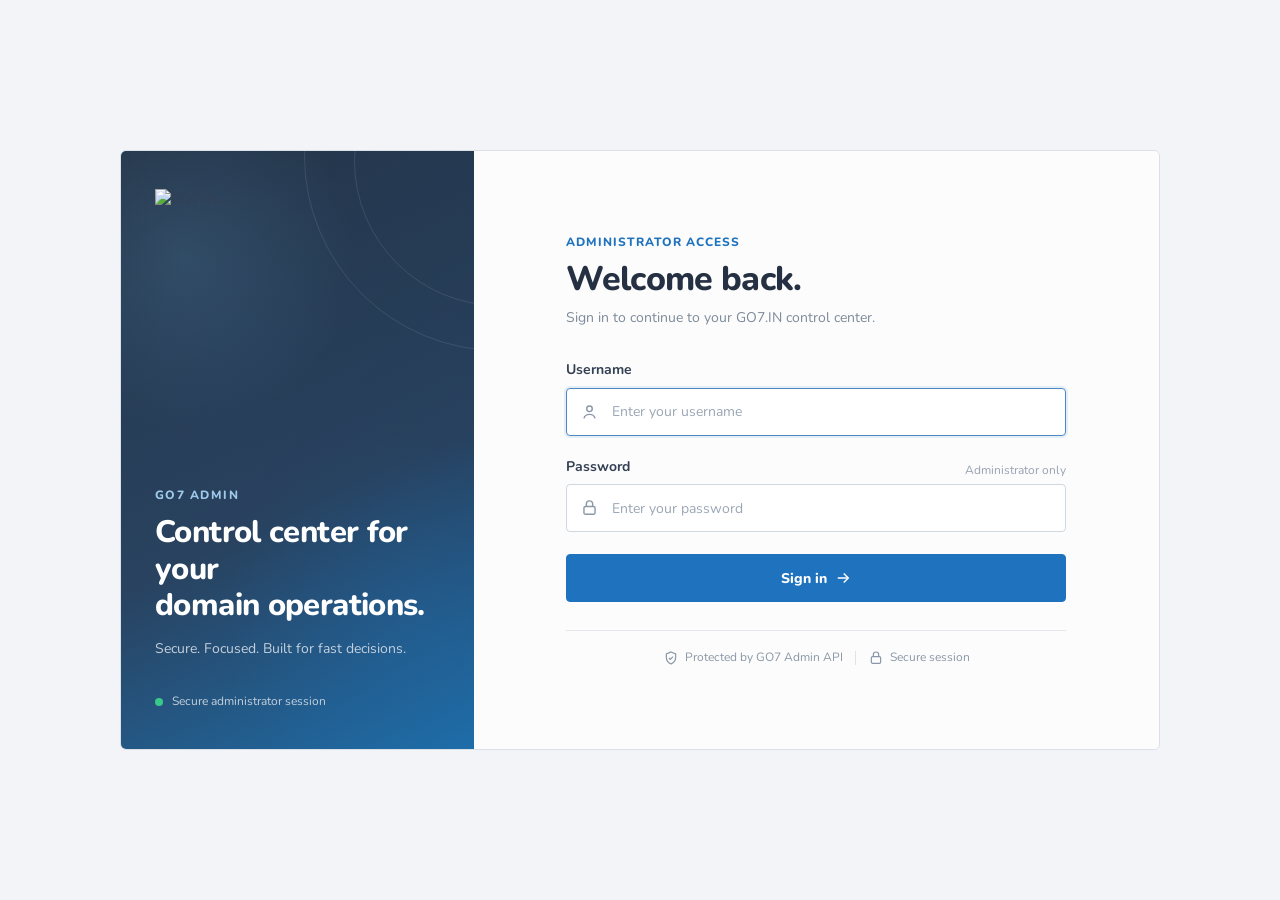
==== index.html @ a9738efe "Update index.html" ====
<!DOCTYPE html>

<html lang="en">
<head>
<meta charset="utf-8"/>
<meta content="width=device-width, initial-scale=1.0" name="viewport"/>
<meta content="noindex, nofollow, noarchive" name="robots"/>
<title>GO7 Admin Dashboard</title>

<style id="go7-admin-design">
@import url("https://fonts.googleapis.com/css2?family=Nunito:wght@400;500;600;700;800&display=swap");

:root{
  --primary:#1f73be;
  --primary-dark:#185d9c;
  --primary-soft:#eaf4fc;
  --success:#1b8f63;
  --success-soft:#e9f7f1;
  --warning:#b7791f;
  --warning-soft:#fff7e6;
  --danger:#c74444;
  --danger-soft:#fff0f0;
  --info:#4f6edb;
  --info-soft:#eef2ff;
  --page:#f3f5f7;
  --surface:#ffffff;
  --surface-2:#f8fafb;
  --sidebar:#243447;
  --sidebar-2:#1f2d3d;
  --sidebar-text:#cbd5df;
  --sidebar-muted:#8fa0b1;
  --text:#344054;
  --heading:#253142;
  --muted:#7d8a99;
  --line:#e3e8ee;
  --line-strong:#d4dbe3;
  --radius:4px;
  --space:18px;
}

*{box-sizing:border-box}
html,body{
  width:100%;
  min-height:100%;
  margin:0;
  padding:0;
  font-family:"Nunito",sans-serif;
  font-size:14px;
  line-height:1.55;
  background:var(--page);
  color:var(--text);
  overflow-x:hidden;
}
body{min-height:100vh}
button,input,select,textarea{font:inherit;max-width:100%}
button{cursor:pointer}
a{text-decoration:none;color:inherit}
img,svg,canvas{max-width:100%}
svg{display:block}
p{font-size:14px;line-height:1.6}
h1,h2,h3,h4,h5,h6{font-family:"Nunito",sans-serif;color:var(--heading)}
.app{min-height:100vh}
body.auth-loading{overflow:hidden}
body.auth-loading .sidebar,
body.auth-loading .main,
body.auth-loading .toast,
body.auth-loading .go7-modal-backdrop{
  visibility:hidden!important;
  pointer-events:none!important;
}
body.auth-loading .login-screen{
  visibility:visible!important;
  pointer-events:auto!important;
}

/* LOGIN */
.login-screen{
  position:fixed;
  inset:0;
  z-index:2000;
  display:none;
  place-items:center;
  padding:28px;
  background:#f2f4f7;
  overflow:auto;
}
.go7-login-shell{
  width:min(1040px,100%);
  min-height:600px;
  display:grid;
  grid-template-columns:34% 66%;
  overflow:hidden;
  border:1px solid #d9e0e7;
  border-radius:6px;
  background:#fff;
}
.go7-login-visual{
  position:relative;
  display:flex;
  flex-direction:column;
  justify-content:space-between;
  min-width:0;
  overflow:hidden;
  padding:38px 34px;
  background:linear-gradient(155deg,#1d2e43 0%,#253f5d 58%,#1e6da9 100%);
}
.go7-login-grid{
  position:absolute;
  inset:0;
  opacity:1;
  background:
    radial-gradient(circle at 18% 18%,rgba(120,190,235,.14),transparent 30%),
    radial-gradient(circle at 82% 78%,rgba(31,115,190,.16),transparent 34%),
    linear-gradient(135deg,rgba(255,255,255,.035),rgba(255,255,255,0));
  pointer-events:none;
}
.go7-login-orbit{
  position:absolute;
  border:1px solid rgba(255,255,255,.10);
  border-radius:50%;
}
.orbit-one{width:390px;height:390px;right:-220px;top:-190px}
.orbit-two{width:290px;height:290px;right:-170px;top:-135px}
.go7-login-brandmark{position:relative;z-index:2}
.go7-login-brandmark .go7-logo-img{
  width:58px;
  height:58px;
  object-fit:contain;
  padding:7px;
  border-radius:4px;
  background:#fff;
}
.go7-login-visual-copy{
  position:relative;
  z-index:2;
  max-width:300px;
  margin-top:auto;
}
.go7-login-visual-copy span{
  display:block;
  margin-bottom:10px;
  color:#9fc9ea;
  font-size:12px;
  font-weight:800;
  letter-spacing:.12em;
}
.go7-login-visual-copy strong{
  display:block;
  color:#fff;
  font-size:31px;
  line-height:1.18;
  letter-spacing:-.02em;
  font-weight:800;
}
.go7-login-visual-copy p{
  margin:14px 0 0;
  color:#c4d0dc;
  font-size:14px;
}
.go7-login-secure{
  position:relative;
  z-index:2;
  display:flex;
  align-items:center;
  gap:9px;
  margin-top:32px;
  color:#c4d0dc;
  font-size:12px;
}
.go7-secure-dot{
  width:8px;
  height:8px;
  border-radius:50%;
  background:#39c98a;
}
.go7-login-form-panel{
  min-width:0;
  display:flex;
  flex-direction:column;
  justify-content:center;
  padding:64px 76px;
  background:#fcfcfc;
}
.go7-login-mobile-brand{display:none}
.go7-login-heading,
.go7-login-form-panel #loginForm,
.login-error,
.go7-login-footer{
  width:100%;
  max-width:500px;
  margin-left:auto;
  margin-right:auto;
}
.go7-login-heading{margin-bottom:30px}
.go7-login-eyebrow{
  display:block;
  margin-bottom:8px;
  color:var(--primary);
  font-size:12px;
  font-weight:800;
  letter-spacing:.08em;
  text-transform:uppercase;
}
.go7-login-heading h1{
  margin:0;
  font-size:34px;
  line-height:1.15;
  font-weight:800;
  letter-spacing:-.02em;
}
.go7-login-heading p{
  margin:8px 0 0;
  color:#7d8a99;
  font-size:14px;
}
.go7-field{margin-bottom:20px}
.go7-field label{
  display:block;
  margin-bottom:7px;
  color:#344054;
  font-size:14px;
  font-weight:700;
}
.go7-label-row{
  display:flex;
  align-items:center;
  justify-content:space-between;
  gap:10px;
}
.go7-label-row span{
  color:#98a2b3;
  font-size:12px;
}
.go7-input-wrap{position:relative}
.go7-input-wrap>svg{
  position:absolute;
  left:14px;
  top:50%;
  z-index:2;
  width:19px;
  height:19px;
  transform:translateY(-50%);
  color:#8a98a8;
  pointer-events:none;
}
.go7-input-wrap .form-control{
  display:block;
  width:100%;
  height:48px;
  padding:0 14px 0 45px;
  border:1px solid #cfd7e0;
  border-radius:4px;
  background:#fff;
  color:#344054;
  outline:0;
  font-size:14px;
}
.go7-input-wrap .form-control::placeholder{color:#9aa6b4}
.go7-input-wrap .form-control:focus{
  border-color:#4b8bc2;
  outline:2px solid rgba(31,115,190,.10);
  outline-offset:0;
}
.login-error{
  display:none;
  margin-bottom:16px;
  padding:10px 12px;
  border:1px solid #e6b7b7;
  border-radius:4px;
  background:var(--danger-soft);
  color:#a63232;
  font-size:14px;
}
.login-error.show{display:block}
.login-submit{
  width:100%;
  height:48px;
  display:flex;
  align-items:center;
  justify-content:center;
  gap:9px;
  margin-top:2px;
  border:1px solid var(--primary);
  border-radius:4px;
  background:var(--primary);
  color:#fff;
  font-size:14px;
  font-weight:800;
}
.login-submit:hover{background:var(--primary-dark)}
.login-submit svg{width:18px;height:18px}
.go7-login-footer{
  display:flex;
  align-items:center;
  justify-content:center;
  gap:12px;
  margin-top:28px;
  padding-top:17px;
  border-top:1px solid #e4e8ed;
  color:#8a97a6;
  font-size:12px;
}
.go7-footer-item{
  display:inline-flex;
  align-items:center;
  gap:6px;
  white-space:nowrap;
}
.go7-footer-icon{width:16px;height:16px}
.go7-login-footer i{width:1px;height:14px;background:#dfe4e9}


.go7-login-brandmark .desktop-login-logo{
  width:170px;
  height:58px;
  padding:0;
  border-radius:0;
  background:transparent;
  object-fit:contain;
  object-position:left center;
}

/* SHELL */
.sidebar{
  position:fixed;
  inset:0 auto 0 0;
  z-index:100;
  width:245px;
  height:100dvh;
  display:flex;
  flex-direction:column;
  overflow:auto;
  background:linear-gradient(180deg,#263b50 0%,#1f3042 58%,#1b2a3a 100%);
  border-right:1px solid #1c2a39;
}
.brand{
  height:68px;
  display:flex;
  align-items:center;
  padding:0 20px;
  background:linear-gradient(180deg,#304b65 0%,#263d54 100%);
  border-bottom:1px solid rgba(255,255,255,.10);
}
.brand .go7-logo-img{
  width:40px;
  height:40px;
  object-fit:contain;
  padding:0;
  border-radius:0;
  background:transparent;
}
.nav-title{
  padding:22px 18px 8px;
  color:var(--sidebar-muted);
  font-size:11px;
  font-weight:800;
  letter-spacing:.11em;
  text-transform:uppercase;
}
.nav{
  display:flex;
  flex-direction:column;
  gap:2px;
  padding:0 10px;
}
.nav button{
  width:100%;
  min-height:44px;
  display:flex;
  align-items:center;
  gap:12px;
  border:0;
  border-left:3px solid transparent;
  border-radius:3px;
  padding:9px 11px;
  background:transparent;
  color:var(--sidebar-text);
  font-size:14px;
  font-weight:700;
  text-align:left;
}
.nav button svg{
  width:19px;
  height:19px;
  flex:none;
  color:#9fb0c0;
}
.nav button:hover{
  background:#2b3d50;
  color:#fff;
}
.nav button.active{
  border-left-color:#2ca8d8;
  background:#2d4053;
  color:#fff;
}
.nav button.active svg{color:#54c2e8}
.sidebar-bottom{
  margin-top:auto;
  padding:10px 0 16px;
  border-top:1px solid #314254;
}
.sidebar-bottom>.nav{padding:0 10px}
.sidebar-bottom>.nav #logoutBtn{padding:0}
.admin-mini{
  display:flex;
  align-items:center;
  gap:10px;
  margin:10px 12px 0;
  padding:11px;
  border:1px solid #3a4b5d;
  border-radius:4px;
  background:#26384a;
}
.admin-mini .avatar{
  width:34px;
  height:34px;
  border-radius:50%;
  object-fit:cover;
}
.admin-mini strong{
  display:block;
  color:#fff;
  font-size:13px;
}
.admin-mini small{
  display:block;
  margin-top:2px;
  color:#aebbc8;
  font-size:12px;
}

.main{
  min-height:100vh;
  margin-left:245px;
  background:var(--page);
}
.topbar{
  position:sticky;
  top:0;
  z-index:80;
  min-height:64px;
  display:flex;
  align-items:center;
  justify-content:space-between;
  gap:15px;
  padding:0 22px;
  background:#fff;
  border-bottom:1px solid var(--line);
}
.top-left,.top-actions{
  display:flex;
  align-items:center;
  gap:8px;
}
.page-title{
  color:#344054;
  font-size:16px;
  font-weight:800;
}
.mobile-menu{
  display:none;
  width:38px;
  height:38px;
  place-items:center;
  border:1px solid var(--line-strong);
  border-radius:4px;
  background:#fff;
  color:#667085;
}
.icon-btn,.theme-toggle{
  position:relative;
  width:38px;
  height:38px;
  display:grid;
  place-items:center;
  border:1px solid var(--line-strong);
  border-radius:4px;
  background:#fff;
  color:#667085;
}
.icon-btn svg,.theme-toggle svg{width:19px;height:19px}
.theme-toggle{
  color:#6b57a6;
  background:#f7f3ff;
  border-color:#ddd4f0;
}
#refreshBtn{
  color:#286a9f;
  background:#eef7fd;
  border-color:#cfe5f5;
}
#notificationBtn{
  color:#a56d1c;
  background:#fff8e8;
  border-color:#f1dfb5;
}
#notificationBtn:after{
  content:"";
  position:absolute;
  width:7px;
  height:7px;
  right:7px;
  top:6px;
  border:2px solid #fff;
  border-radius:50%;
  background:#d84d4d;
}
.icon-btn:hover,.theme-toggle:hover{
  border-color:#b9c5d0;
  color:#344054;
}

.content{
  width:100%;
  max-width:1520px;
  margin:0 auto;
  padding:24px 24px 44px;
}
.page{display:none}
.page.active{display:block}
.welcome{
  display:flex;
  align-items:center;
  justify-content:space-between;
  gap:18px;
  margin-bottom:18px;
  padding:18px 20px;
  border:1px solid var(--line);
  border-radius:4px;
  background:#fff;
}
.welcome h1{
  margin:0;
  color:var(--heading);
  font-size:24px;
  line-height:1.2;
  font-weight:800;
}
.welcome p{
  margin:6px 0 0;
  color:var(--muted);
  font-size:14px;
}
.primary{
  min-height:40px;
  display:inline-flex;
  align-items:center;
  justify-content:center;
  gap:7px;
  padding:8px 14px;
  border:1px solid var(--primary);
  border-radius:4px;
  background:var(--primary);
  color:#fff;
  font-size:14px;
  font-weight:800;
}
.primary:hover{background:var(--primary-dark)}
.card{
  border:1px solid var(--line);
  border-radius:4px;
  background:var(--surface);
}
.stats{
  display:grid;
  grid-template-columns:repeat(4,minmax(0,1fr));
  gap:14px;
  margin-bottom:14px;
}
.stat{
  min-height:142px;
  padding:18px;
  border-top:3px solid var(--primary);
}
.stat:nth-child(2){border-top-color:var(--success)}
.stat:nth-child(3){border-top-color:var(--warning)}
.stat:nth-child(4){border-top-color:var(--info)}
.stat-top{
  display:flex;
  align-items:center;
  justify-content:space-between;
  gap:12px;
}
.stat-label{
  color:#748292;
  font-size:12px;
  font-weight:800;
  letter-spacing:.06em;
  text-transform:uppercase;
}
.stat-icon{
  width:40px;
  height:40px;
  display:grid;
  place-items:center;
  border:1px solid #d8e7f3;
  border-radius:4px;
  background:#eef7fd;
  color:var(--primary);
}
.stat:nth-child(2) .stat-icon{background:var(--success-soft);border-color:#ccebdc;color:var(--success)}
.stat:nth-child(3) .stat-icon{background:var(--warning-soft);border-color:#f0dfb9;color:var(--warning)}
.stat:nth-child(4) .stat-icon{background:var(--info-soft);border-color:#d6ddfb;color:var(--info)}
.stat-icon svg{width:21px;height:21px;fill:none;stroke:currentColor;stroke-width:1.7;stroke-linecap:round;stroke-linejoin:round}
.stat-value{
  margin-top:15px;
  color:var(--heading);
  font-size:30px;
  line-height:1;
  font-weight:800;
}
.stat-note{
  margin-top:8px;
  color:#8996a4;
  font-size:13px;
}
.trend-up strong{color:var(--success)}
.trend-down strong{color:var(--warning)}

.grid-2,.analytics-grid{
  display:grid;
  grid-template-columns:minmax(0,1.45fr) minmax(320px,1fr);
  gap:14px;
}
.section-card{overflow:hidden}
.section-head{
  min-height:58px;
  display:flex;
  align-items:center;
  justify-content:space-between;
  gap:10px;
  padding:0 18px;
  border-bottom:1px solid var(--line);
  background:#fff;
}
.section-head h2{
  margin:0;
  color:var(--heading);
  font-size:16px;
  font-weight:800;
}
.link-btn{
  border:0;
  background:transparent;
  color:var(--primary);
  font-size:14px;
  font-weight:800;
}
.activity{padding:0 18px}
.activity-row{
  display:flex;
  align-items:flex-start;
  gap:11px;
  padding:15px 0;
  border-bottom:1px solid #edf0f3;
}
.activity-row:last-child{border-bottom:0}
.activity-dot{
  width:9px;
  height:9px;
  flex:none;
  margin-top:6px;
  border-radius:50%;
  background:var(--primary);
}
.activity-row strong{
  color:#344054;
  font-size:14px;
}
.activity-row p{
  margin:3px 0 0;
  color:#8a96a4;
  font-size:14px;
}
.activity-time{
  margin-left:auto;
  color:#8a96a4;
  font-size:12px;
  white-space:nowrap;
}
.quick{
  display:grid;
  grid-template-columns:1fr 1fr;
  gap:10px;
  padding:16px 18px 18px;
}
.quick button{
  min-height:78px;
  padding:13px;
  border:1px solid var(--line);
  border-radius:4px;
  background:#fff;
  color:#344054;
  font-size:14px;
  font-weight:800;
  text-align:left;
}
.quick button:hover{
  border-color:#b9cfe1;
  background:#f8fbfd;
  color:var(--primary);
}
.quick small{
  display:block;
  margin-top:5px;
  color:#8c98a5;
  font-size:13px;
  font-weight:500;
}

/* TABLES */
.table-card{overflow:hidden}
.table-toolbar{
  display:flex;
  align-items:center;
  justify-content:space-between;
  gap:12px;
  flex-wrap:wrap;
  padding:14px 16px;
  border-bottom:1px solid var(--line);
  background:#fff;
}
.toolbar-left{
  display:flex;
  align-items:center;
  gap:9px;
  flex-wrap:wrap;
}
.search{position:relative}
.search input{
  width:310px;
  height:42px;
  padding:0 12px 0 39px;
  border:1px solid var(--line-strong);
  border-radius:4px;
  background:#fff;
  color:#344054;
  outline:0;
  font-size:14px;
}
.search svg{
  position:absolute;
  left:12px;
  top:11px;
  width:19px;
  height:19px;
  color:#8794a2;
}
.select{
  height:42px;
  padding:0 11px;
  border:1px solid var(--line-strong);
  border-radius:4px;
  background:#fff;
  color:#475467;
  font-size:14px;
}
#resultCount,#apiConnectionStatusSecondary{font-size:14px!important}
.table-wrap{width:100%;overflow:auto}
.table-wrap table{
  width:100%;
  min-width:820px;
  border-collapse:collapse;
}
.table-wrap th,.table-wrap td{
  padding:13px 14px;
  border-bottom:1px solid #edf0f3;
  text-align:left;
  vertical-align:middle;
}
.table-wrap th{
  height:44px;
  background:#f7f9fb;
  color:#738191;
  font-size:12px;
  font-weight:800;
  letter-spacing:.06em;
  text-transform:uppercase;
}
.table-wrap td{
  color:#667085;
  font-size:14px;
}
.table-wrap td strong{
  color:#344054;
  font-weight:800;
}
.table-wrap tbody tr:hover{background:#fbfcfd}
.status{
  display:inline-flex;
  align-items:center;
  gap:6px;
  padding:5px 9px;
  border-radius:999px;
  font-size:12px;
  font-weight:800;
}
.status:before{
  content:"";
  width:6px;
  height:6px;
  border-radius:50%;
  background:currentColor;
}
.status.new{color:#2877b7;background:#eaf4fc}
.status.progress{color:#a86e19;background:#fff7e6}
.status.replied{color:#197b56;background:#e9f7f1}
.status.closed{color:#64748b;background:#f0f3f6}
.actions{display:flex;justify-content:flex-end;gap:6px}
.small-btn{
  min-height:36px;
  padding:7px 11px;
  border:1px solid var(--line-strong);
  border-radius:4px;
  background:#fff;
  color:#475467;
  font-size:13px;
  font-weight:800;
}
.small-btn:hover{border-color:#b9c5d0;color:var(--primary)}
.danger-btn{
  min-height:38px;
  padding:8px 12px;
  border:1px solid #e6b7b7;
  border-radius:4px;
  background:var(--danger-soft);
  color:var(--danger);
  font-size:13px;
  font-weight:800;
}
.danger-btn:hover{background:#ffe7e7}
.pagination{
  display:flex;
  align-items:center;
  justify-content:space-between;
  gap:10px;
  padding:13px 16px;
  color:#8996a4;
  font-size:14px;
}
.pager{display:flex;gap:5px}
.pager button{
  width:34px;
  height:34px;
  border:1px solid var(--line-strong);
  border-radius:4px;
  background:#fff;
  color:#667085;
  font-size:15px;
}
.pager button.active{
  background:var(--primary);
  color:#fff;
  border-color:var(--primary);
}

/* INQUIRY */
.inquiry-page-top{
  display:flex;
  align-items:center;
  justify-content:space-between;
  gap:18px;
  margin-bottom:16px;
}
.inquiry-page-heading{
  display:flex;
  align-items:center;
  gap:12px;
}
.back-inquiries-btn{
  width:38px;
  height:38px;
  display:grid;
  place-items:center;
  border:1px solid var(--line-strong);
  border-radius:4px;
  background:#fff;
  color:#667085;
}
.back-inquiries-btn svg{width:19px;height:19px}
.eyebrow{
  margin-bottom:3px;
  color:var(--primary);
  font-size:12px;
  font-weight:800;
  letter-spacing:.08em;
}
.inquiry-page-heading h1{
  margin:0;
  color:var(--heading);
  font-size:25px;
  font-weight:800;
}
#drawerSubtitle{
  margin-top:3px;
  color:#8a96a4;
  font-size:14px;
}
.inquiry-view-shell{
  overflow:visible;
  border:0;
  border-radius:0;
  background:transparent;
}
.inquiry-view-body{
  display:grid;
  grid-template-columns:repeat(2,minmax(0,1fr));
  gap:12px;
  background:transparent;
}
.inquiry-view-body>.form-group{
  min-width:0;
  margin:0;
  padding:15px;
  border:1px solid var(--line);
  border-radius:4px;
  background:#fff;
}
.inquiry-view-body>.form-group label,
.inquiry-view-body>.reply-box label{
  display:block;
  margin:0 0 7px;
  color:#788696;
  font-size:12px;
  font-weight:800;
  letter-spacing:.06em;
  text-transform:uppercase;
}
.inquiry-view-body>.form-group .form-control,
.inquiry-view-body>.reply-box .form-control{
  width:100%;
  border:1px solid var(--line-strong);
  border-radius:4px;
  background:#fff;
  color:#344054;
  outline:0;
  padding:10px 11px;
  font-size:14px;
}
.inquiry-view-body>.form-group .form-control:focus,
.inquiry-view-body>.reply-box .form-control:focus{
  border-color:#4b8bc2;
  outline:2px solid rgba(31,115,190,.09);
}
.inquiry-view-body>.form-group select.form-control{height:44px;padding:0 11px}
.inquiry-view-body>.form-group textarea.form-control{min-height:130px;resize:vertical}
.inquiry-view-body>.detail-row{
  min-width:0;
  min-height:86px;
  display:flex;
  align-items:center;
  justify-content:space-between;
  gap:16px;
  padding:14px 16px;
  border:1px solid var(--line);
  border-radius:4px;
  background:#fff;
}
.detail-label{
  display:flex;
  align-items:center;
  gap:9px;
  min-width:0;
  color:#788696;
  font-size:12px;
  font-weight:800;
  letter-spacing:.05em;
  text-transform:uppercase;
}
.detail-label svg{
  width:20px;
  height:20px;
  flex:none;
  fill:none;
  stroke:#8796a5;
  stroke-width:1.7;
  stroke-linecap:round;
  stroke-linejoin:round;
}
.inquiry-view-body>.detail-row>strong,
.inquiry-view-body>.detail-row>span:last-child:not(.detail-label){
  max-width:66%;
  color:#344054;
  font-size:14px;
  font-weight:800;
  text-align:right;
  overflow-wrap:anywhere;
}
.message-group{grid-column:1/-1}
.message-box{
  min-height:90px;
  padding:12px;
  border:1px solid #dfe5eb;
  border-radius:4px;
  background:#f8fafb;
  color:#475467;
  font-size:14px;
  line-height:1.6;
  overflow-wrap:anywhere;
}
.field-hint,.reply-hint{
  margin-top:7px;
  color:#8996a4;
  font-size:12px;
  line-height:1.5;
}
.inquiry-view-body>.form-group:has(#drawerNote){grid-column:1/-1}
.reply-box{
  grid-column:1/-1;
  margin:0;
  padding:16px;
  border:1px solid #d7dff1;
  border-radius:4px;
  background:#f3f6fd;
}
.reply-box .form-group{
  margin:0 0 12px;
  padding:0;
  border:0;
  background:transparent;
}
.reply-box .form-group:last-of-type{margin-bottom:0}
.reply-box input.form-control{height:46px}
.reply-box textarea.form-control{min-height:140px;resize:vertical}
.reply-actions{
  display:flex;
  justify-content:flex-end;
  margin-top:12px;
}
.reply-actions .primary{min-width:112px}
.inquiry-view-footer{
  display:flex;
  justify-content:flex-end;
  align-items:center;
  gap:7px;
  flex-wrap:wrap;
  margin-top:12px;
  padding:13px 0 0;
  border:0;
  border-radius:0;
  background:transparent;
}


@media(max-width:680px){
  .go7-login-mobile-brand .mobile-login-logo{
    width:64px;
    height:64px;
    padding:8px;
    border:1px solid #dfe4e9;
    border-radius:50%;
    background:#fff;
    object-fit:contain;
  }
}

/* SETTINGS / ANALYTICS */
.settings-grid{
  display:grid;
  grid-template-columns:repeat(2,minmax(0,1fr));
  gap:14px;
}
.setting-card{padding:19px}
.setting-card h3{margin:0;color:var(--heading);font-size:17px;font-weight:800}
.setting-card>p{margin:5px 0 14px;color:#8996a4;font-size:14px}
.toggle-row{
  display:flex;
  align-items:center;
  justify-content:space-between;
  gap:12px;
  padding:14px 0;
  border-top:1px solid var(--line);
}
.toggle{
  width:38px;
  height:22px;
  padding:0;
  border:0;
  border-radius:999px;
  background:#cdd5dd;
  position:relative;
}
.toggle:after{
  content:"";
  position:absolute;
  top:3px;
  left:3px;
  width:16px;
  height:16px;
  border-radius:50%;
  background:#fff;
  transition:left .15s;
}
.toggle.on{background:var(--primary)}
.toggle.on:after{left:19px}
.detail-row strong{color:#344054}
.chart-bar{
  background:var(--primary);
}

/* TOAST / MODAL */
.toast{
  position:fixed;
  right:18px;
  bottom:18px;
  z-index:1800;
  display:none;
  max-width:360px;
  padding:12px 15px;
  border:1px solid #c7d9ea;
  border-left:4px solid var(--primary);
  border-radius:4px;
  background:#fff;
  color:#344054;
  font-size:14px;
}
.toast.show{display:block}
.go7-modal-backdrop{
  position:fixed;
  inset:0;
  z-index:1700;
  display:none;
  place-items:center;
  padding:16px;
  background:rgba(15,23,42,.38);
}
.go7-modal-backdrop.show{display:grid}
.go7-modal{
  width:min(420px,100%);
  padding:20px;
  border:1px solid var(--line);
  border-radius:4px;
  background:#fff;
}
.go7-modal h3{margin:0;color:var(--heading);font-size:17px}
.go7-modal p{margin:8px 0 16px;color:#667085;font-size:14px}
.go7-modal-actions{display:flex;justify-content:flex-end;gap:7px}


/* v2 refinements */
#refreshBtn svg{
  transform-origin:50% 50%;
}
#refreshBtn.refreshing{
  border-color:#9cc7e6;
  background:#eef7fd;
}
#refreshBtn.refreshing svg{
  animation:go7-refresh-spin .72s linear infinite;
}
@keyframes go7-refresh-spin{
  from{transform:rotate(0deg)}
  to{transform:rotate(360deg)}
}

.sidebar-bottom #logoutBtn{
  color:var(--sidebar-text)!important;
}
.sidebar-bottom #logoutBtn span{
  color:var(--sidebar-text)!important;
}
.sidebar-bottom #logoutBtn:hover span{
  color:#fff!important;
}
.warning-btn{
  min-height:40px;
  display:inline-flex;
  align-items:center;
  justify-content:center;
  gap:7px;
  padding:8px 14px;
  border:1px solid #e4b64b;
  border-radius:4px;
  background:#fff4cf;
  color:#8a5a00;
  font-size:14px;
  font-weight:800;
}
.warning-btn:hover{
  background:#ffe9a3;
  border-color:#d9a632;
}
#go7ModalBackdrop[data-variant="logout"] .go7-modal{
  border-top:3px solid #e4b64b;
}
#go7ModalBackdrop[data-variant="logout"] #go7ModalConfirm{
  border-color:#e4b64b;
  background:#fff4cf;
  color:#8a5a00;
}
#go7ModalBackdrop[data-variant="logout"] #go7ModalConfirm:hover{
  background:#ffe9a3;
}

/* Customer Inquiry: compact detail boxes + full-width status */
.inquiry-view-body>.form-group:first-child{
  grid-column:1/-1;
}
.inquiry-view-body>.form-group:first-child .form-control{
  height:44px;
}
.inquiry-view-body>.detail-row{
  min-height:64px;
  padding:11px 14px;
}
.inquiry-view-body>.detail-row>strong,
.inquiry-view-body>.detail-row>span:last-child:not(.detail-label){
  max-width:68%;
}
@media(max-width:680px){
  .inquiry-view-body>.detail-row{
    min-height:60px;
    padding:10px 12px;
  }
}

/* Analytics */
.analytics-summary{
  display:grid;
  grid-template-columns:repeat(4,minmax(0,1fr));
  gap:14px;
  margin-bottom:14px;
}
.analytics-stat{
  min-height:126px;
  padding:17px 18px;
  border:1px solid var(--line);
  border-top:3px solid var(--primary);
  border-radius:4px;
  background:#fff;
}
.analytics-stat:nth-child(2){border-top-color:var(--success)}
.analytics-stat:nth-child(3){border-top-color:var(--warning)}
.analytics-stat:nth-child(4){border-top-color:var(--info)}
.analytics-stat-label{
  color:#788696;
  font-size:12px;
  font-weight:800;
  letter-spacing:.06em;
  text-transform:uppercase;
}
.analytics-stat-value{
  margin-top:10px;
  color:var(--heading);
  font-size:28px;
  line-height:1;
  font-weight:800;
}
.analytics-stat-note{
  margin-top:7px;
  color:#8996a4;
  font-size:13px;
}
.analytics-layout{
  display:grid;
  grid-template-columns:minmax(0,1.55fr) minmax(300px,.75fr);
  gap:14px;
}
.analytics-card{
  overflow:hidden;
  border:1px solid var(--line);
  border-radius:4px;
  background:#fff;
}
.analytics-card-head{
  min-height:62px;
  display:flex;
  align-items:center;
  justify-content:space-between;
  gap:12px;
  padding:0 18px;
  border-bottom:1px solid var(--line);
}
.analytics-card-head h2{
  margin:0;
  color:var(--heading);
  font-size:16px;
  font-weight:800;
}
.analytics-card-head span{
  color:#8a96a4;
  font-size:12px;
}
.trend-chart{
  position:relative;
  min-height:330px;
  display:flex;
  flex-direction:column;
  padding:20px 20px 16px;
}
.trend-grid{
  position:absolute;
  inset:20px 20px 54px;
  display:flex;
  flex-direction:column;
  justify-content:space-between;
  pointer-events:none;
}
.trend-grid-line{
  border-top:1px dashed #e5e9ee;
}
.trend-bars{
  position:relative;
  z-index:1;
  flex:1;
  min-height:240px;
  display:grid;
  grid-template-columns:repeat(7,minmax(0,1fr));
  align-items:end;
  gap:12px;
  padding:0 3px 0;
}
.trend-bar-item{
  min-width:0;
  height:100%;
  display:flex;
  flex-direction:column;
  align-items:center;
  justify-content:flex-end;
}
.trend-value{
  min-height:20px;
  margin-bottom:7px;
  color:#657384;
  font-size:12px;
  font-weight:800;
}
.trend-bar-track{
  width:min(46px,72%);
  height:calc(100% - 30px);
  display:flex;
  align-items:flex-end;
  justify-content:center;
}
.trend-bar{
  width:100%;
  min-height:4px;
  height:var(--bar-height);
  border:1px solid #a9c9e2;
  border-radius:3px 3px 0 0;
  background:linear-gradient(180deg,#3f91cb 0%,#2876ae 100%);
}
.trend-day{
  margin-top:9px;
  color:#7d8a99;
  font-size:12px;
  font-weight:700;
}
.trend-empty{
  position:absolute;
  inset:80px 20px auto;
  text-align:center;
  color:#8a96a4;
  font-size:14px;
}
.analytics-status-list{
  padding:7px 18px 12px;
}
.analytics-status-row{
  padding:14px 0;
  border-bottom:1px solid #edf0f3;
}
.analytics-status-row:last-child{border-bottom:0}
.analytics-status-top{
  display:flex;
  align-items:center;
  justify-content:space-between;
  gap:10px;
  margin-bottom:8px;
}
.analytics-status-name{
  color:#475467;
  font-size:14px;
  font-weight:700;
}
.analytics-status-count{
  color:#344054;
  font-size:14px;
  font-weight:800;
}
.analytics-progress{
  height:6px;
  overflow:hidden;
  border-radius:999px;
  background:#edf1f4;
}
.analytics-progress span{
  display:block;
  height:100%;
  width:var(--progress);
  border-radius:999px;
  background:#3f91cb;
}
.analytics-status-row:nth-child(2) .analytics-progress span{background:#d49a37}
.analytics-status-row:nth-child(3) .analytics-progress span{background:#28a274}
.analytics-status-row:nth-child(4) .analytics-progress span{background:#687bd8}
.analytics-footnote{
  margin:3px 18px 18px;
  padding:11px 12px;
  border:1px solid #e3e8ee;
  border-radius:4px;
  background:#f8fafb;
  color:#7d8a99;
  font-size:12px;
  line-height:1.5;
}
html[data-theme="dark"] .analytics-stat,
html[data-theme="dark"] .analytics-card{
  background:#19232e;
  border-color:#2c3947;
}
html[data-theme="dark"] .analytics-stat-value,
html[data-theme="dark"] .analytics-status-count{
  color:#f1f5f8;
}
html[data-theme="dark"] .analytics-status-name,
html[data-theme="dark"] .analytics-stat-note,
html[data-theme="dark"] .analytics-card-head span,
html[data-theme="dark"] .trend-value,
html[data-theme="dark"] .trend-day{
  color:#9ba9b7;
}
html[data-theme="dark"] .trend-grid-line,
html[data-theme="dark"] .analytics-status-row{
  border-color:#2c3947;
}
html[data-theme="dark"] .analytics-progress,
html[data-theme="dark"] .analytics-footnote{
  background:#202b37;
  border-color:#3b4a59;
}
@media(max-width:1180px){
  .analytics-summary{grid-template-columns:repeat(2,minmax(0,1fr))}
  .analytics-layout{grid-template-columns:1fr}
}
@media(max-width:430px){
  .analytics-summary{grid-template-columns:1fr}
  .trend-bars{gap:6px}
  .trend-chart{padding-left:12px;padding-right:12px}
  .trend-grid{left:12px;right:12px}
  .trend-bar-track{width:70%}
}


/* Login visual background — light mode */
.go7-login-grid{
  background:
    radial-gradient(circle at 18% 18%,rgba(120,190,235,.14),transparent 30%),
    radial-gradient(circle at 82% 78%,rgba(31,115,190,.16),transparent 34%),
    linear-gradient(135deg,rgba(255,255,255,.035),rgba(255,255,255,0));
}


/* Login visual background — dark mode */
html[data-theme="dark"] .go7-login-grid{
  background:
    radial-gradient(circle at 16% 20%,rgba(80,155,220,.12),transparent 30%),
    radial-gradient(circle at 84% 78%,rgba(35,105,180,.18),transparent 34%),
    linear-gradient(135deg,rgba(0,0,0,.05),rgba(255,255,255,.018));
}

/* DARK */

html[data-theme="dark"] .sidebar{
  background:linear-gradient(180deg,#172536 0%,#121d2a 58%,#0e1721 100%);
}
html[data-theme="dark"] .brand{
  background:linear-gradient(180deg,#202f40 0%,#192737 100%);
  border-bottom-color:rgba(255,255,255,.08);
}

html[data-theme="dark"]{
  --page:#111923;
  --surface:#19232e;
  --surface-2:#202b37;
  --text:#d7e0e8;
  --heading:#f1f5f8;
  --muted:#9ba9b7;
  --line:#2c3947;
  --line-strong:#3b4a59;
}
html[data-theme="dark"] body{background:var(--page);color:var(--text)}
html[data-theme="dark"] .main{background:var(--page)}
html[data-theme="dark"] .topbar,
html[data-theme="dark"] .welcome,
html[data-theme="dark"] .card,
html[data-theme="dark"] .section-head,
html[data-theme="dark"] .table-toolbar,
html[data-theme="dark"] .inquiry-view-body>.detail-row,
html[data-theme="dark"] .inquiry-view-body>.form-group,
html[data-theme="dark"] .inquiry-view-footer,
html[data-theme="dark"] .go7-modal{
  background:#19232e;
  border-color:#2c3947;
}
html[data-theme="dark"] .page-title,
html[data-theme="dark"] .welcome h1,
html[data-theme="dark"] .section-head h2,
html[data-theme="dark"] .stat-value,
html[data-theme="dark"] .setting-card h3,
html[data-theme="dark"] .table-wrap td strong,
html[data-theme="dark"] .detail-row strong,
html[data-theme="dark"] .inquiry-page-heading h1{
  color:#f1f5f8;
}
html[data-theme="dark"] .welcome p,
html[data-theme="dark"] .activity-row p,
html[data-theme="dark"] .activity-time,
html[data-theme="dark"] .stat-note,
html[data-theme="dark"] .setting-card>p,
html[data-theme="dark"] #drawerSubtitle{
  color:#9ba9b7;
}
html[data-theme="dark"] .search input,
html[data-theme="dark"] .select,
html[data-theme="dark"] .small-btn,
html[data-theme="dark"] .icon-btn,
html[data-theme="dark"] .theme-toggle,
html[data-theme="dark"] .back-inquiries-btn,
html[data-theme="dark"] .go7-input-wrap .form-control,
html[data-theme="dark"] .inquiry-view-body>.form-group .form-control,
html[data-theme="dark"] .inquiry-view-body>.reply-box .form-control{
  background:#19232e;
  border-color:#3b4a59;
  color:#edf2f6;
}
html[data-theme="dark"] .table-wrap th{background:#202b37;color:#a4b1be}
html[data-theme="dark"] .table-wrap td{border-color:#2c3947;color:#c0cbd5}
html[data-theme="dark"] .table-wrap tbody tr:hover{background:#202b37}
html[data-theme="dark"] .message-box{background:#202b37;border-color:#3b4a59;color:#c4ced8}
html[data-theme="dark"] .reply-box{background:#202a3f;border-color:#35425d}
html[data-theme="dark"] .inquiry-view-body>.form-group label,
html[data-theme="dark"] .inquiry-view-body>.reply-box label,
html[data-theme="dark"] .detail-label{color:#9ba9b7}
html[data-theme="dark"] .toast{background:#19232e;border-color:#3b4a59;color:#edf2f6}


.go7-sidebar-logo{
  display:block;
  width:100%;
  line-height:0;
}
.go7-sidebar-logo .go7-logo-img{
  display:block;
  width:100%;
  max-width:150px;
  height:40px;
  object-fit:contain;
  object-position:left center;
  padding:0;
  border-radius:0;
  background:transparent;
}
@media(max-width:680px){
  .go7-sidebar-logo .go7-logo-img{
    width:40px;
    height:40px;
    max-width:40px;
    padding:5px;
    border-radius:4px;
    background:#fff;
    object-fit:contain;
    object-position:center;
  }
}

/* RESPONSIVE */
@media(max-width:1180px){
  .sidebar{width:225px}
  .main{margin-left:225px}
  .content{padding:22px 18px 40px}
  .stats{grid-template-columns:repeat(2,minmax(0,1fr))}
  .grid-2,.analytics-grid{grid-template-columns:1fr}
  .go7-login-shell{grid-template-columns:38% 62%}
  .go7-login-form-panel{padding:52px 48px}
}
@media(max-width:900px){
  .sidebar{
    width:270px;
    transform:translateX(-105%);
    transition:transform .2s ease;
  }
  .sidebar.open{transform:translateX(0)}
  .main{margin-left:0}
  .mobile-menu{display:grid}
  .topbar{padding:0 15px}
  .content{padding:20px 15px 36px}
  .table-toolbar{align-items:stretch}
  .toolbar-left{width:100%}
  .search,.search input,.select{width:100%}
  .table-wrap table{min-width:780px}
  .go7-login-shell{grid-template-columns:40% 60%;min-height:560px}
  .go7-login-visual{padding:30px 26px}
  .go7-login-visual-copy strong{font-size:27px}
  .go7-login-form-panel{padding:42px 36px}
}
@media(max-width:680px){
  .stats{grid-template-columns:1fr 1fr}
  .welcome{align-items:flex-start;flex-direction:column}
  .welcome>.primary{width:100%}
  .settings-grid{grid-template-columns:1fr}
  .quick{grid-template-columns:1fr}
  .inquiry-page-top{align-items:flex-start}
  .inquiry-page-actions{display:none}
  .inquiry-page-heading h1{font-size:22px}
  .inquiry-view-body{grid-template-columns:1fr}
  .inquiry-view-body>.detail-row,
  .inquiry-view-body>.form-group,
  .reply-box{grid-column:1/-1}
  .inquiry-view-body>.detail-row{min-height:72px}
  .inquiry-view-body>.detail-row>strong,
  .inquiry-view-body>.detail-row>span:last-child:not(.detail-label){
    max-width:58%;
    font-size:13px;
  }
  .inquiry-view-footer{justify-content:stretch}
  .inquiry-view-footer>*{flex:1 1 30%;min-width:0}
  .login-screen{padding:0;place-items:stretch}
  .go7-login-shell{
    width:100%;
    min-height:100dvh;
    display:block;
    border:0;
    border-radius:0;
  }
  .go7-login-visual{display:none}
  .go7-login-form-panel{
    min-height:100dvh;
    padding:34px 20px 24px;
    justify-content:flex-start;
    background:#fcfcfc;
  }
  .go7-login-mobile-brand{
    display:grid;
    place-items:center;
    margin:0 auto 28px;
  }
  .go7-login-mobile-brand .go7-logo-img{
    width:64px;
    height:64px;
    padding:8px;
    border:1px solid #dfe4e9;
    border-radius:50%;
    background:#fff;
  }
  .go7-login-heading h1{font-size:29px}
  .go7-login-footer{flex-wrap:wrap;gap:8px}
  .go7-login-footer i{display:none}
}
@media(max-width:430px){
  .stats{grid-template-columns:1fr}
  .content{padding:16px 12px 30px}
  .welcome{padding:16px}
  .search input,.select{height:44px}
  .go7-login-form-panel{padding:28px 16px 20px}
  .go7-login-heading h1{font-size:27px}
  .go7-login-footer{justify-content:flex-start}
}
@media(prefers-reduced-motion:reduce){
  *{scroll-behavior:auto!important;transition:none!important}
}

/* Customer Inquiry accent */
.inquiry-view-body>.form-group label,
.inquiry-view-body>.reply-box label,
.inquiry-view-body .detail-label,
.inquiry-view-body .eyebrow{
  color:#1f73be;
}
.inquiry-view-body .detail-label svg{
  color:#1f73be;
  stroke:#1f73be;
}
.inquiry-view-body>.form-group .form-control:focus,
.inquiry-view-body>.reply-box .form-control:focus{
  border-color:#1f73be;
  outline:2px solid rgba(31,115,190,.09);
}
.message-group .message-box + .field-hint{
  color:#1f73be;
}
.reply-box .reply-hint{
  color:#1f73be;
}
.reply-box{
  border-color:#cfe0ef;
}

</style>
</head>
<body class="auth-loading">
<div class="login-screen" id="loginScreen">
<div class="go7-login-shell">
<section aria-hidden="true" class="go7-login-visual">
<div class="go7-login-orbit orbit-one"></div>
<div class="go7-login-orbit orbit-two"></div>
<div class="go7-login-grid"></div>
<div class="go7-login-brandmark">
<img alt="GO7.IN" class="go7-logo-img desktop-login-logo" src="https://www.go7.in/images/logo-go7domain.png"/>
</div>
<div class="go7-login-visual-copy">
<span>GO7 ADMIN</span>
<strong>Control center for your<br/>domain operations.</strong>
<p>Secure. Focused. Built for fast decisions.</p>
</div>
<div class="go7-login-secure">
<span class="go7-secure-dot"></span>
        Secure administrator session
      </div>
</section>
<section class="go7-login-form-panel">
<div class="go7-login-mobile-brand">
<img alt="GO7.IN" class="go7-logo-img mobile-login-logo" src="https://www.go7.in/images/favicon.png"/>
</div>
<div class="go7-login-heading">
<span class="go7-login-eyebrow">Administrator access</span>
<h1>Welcome back.</h1>
<p>Sign in to continue to your GO7.IN control center.</p>
</div>
<div class="login-error" id="loginError"></div>
<form autocomplete="on" id="loginForm">
<div class="go7-field">
<label for="loginUsername">Username</label>
<div class="go7-input-wrap">
<svg aria-hidden="true" fill="none" stroke="currentColor" stroke-width="1.8" viewbox="0 0 24 24">
<circle cx="12" cy="8" r="3.5"></circle>
<path d="M5 20c.8-3.3 3.2-5 7-5s6.2 1.7 7 5"></path>
</svg>
<input autocomplete="username" class="form-control" id="loginUsername" name="username" placeholder="Enter your username" required="" type="text"/>
</div>
</div>
<div class="go7-field">
<div class="go7-label-row">
<label for="loginPassword">Password</label>
<span>Administrator only</span>
</div>
<div class="go7-input-wrap">
<svg aria-hidden="true" fill="none" stroke="currentColor" stroke-width="1.8" viewbox="0 0 24 24">
<rect height="10" rx="2" width="14" x="5" y="10"></rect>
<path d="M8 10V7a4 4 0 0 1 8 0v3"></path>
</svg>
<input autocomplete="current-password" class="form-control" id="loginPassword" name="password" placeholder="Enter your password" required="" type="password"/>
</div>
</div>
<div id="otpWrap" style="display:none">
<div class="go7-field">
<div class="go7-label-row">
<label for="loginOtp">Authenticator code</label>
<span>6 digits</span>
</div>
<div class="go7-input-wrap">
<svg aria-hidden="true" fill="none" stroke="currentColor" stroke-width="1.8" viewbox="0 0 24 24">
<rect height="16" rx="3" width="16" x="4" y="4"></rect>
<path d="M8 8h.01M12 8h.01M16 8h.01M8 12h.01M12 12h.01M16 12h.01M8 16h8"></path>
</svg>
<input autocomplete="one-time-code" class="form-control" id="loginOtp" inputmode="numeric" maxlength="6" name="otp" pattern="[0-9]{6}" placeholder="Enter 6-digit code" type="text"/>
</div>
</div>
</div>
<button class="primary login-submit" id="loginSubmit" type="submit">
<span class="go7-submit-label">Sign in</span>
<svg aria-hidden="true" fill="none" stroke="currentColor" stroke-width="2" viewbox="0 0 24 24">
<path d="M5 12h13"></path><path d="m13 6 6 6-6 6"></path>
</svg>
</button>
</form>
<div class="go7-login-footer">
<span class="go7-footer-item">
<svg aria-hidden="true" class="go7-footer-icon" fill="none" stroke="currentColor" stroke-width="1.8" viewbox="0 0 24 24">
<path d="M12 3 19 6v5c0 4.4-2.7 8.1-7 10-4.3-1.9-7-5.6-7-10V6l7-3Z"></path>
<path d="m9 12 2 2 4-4"></path>
</svg>
<span>Protected by GO7 Admin API</span>
</span>
<i></i>
<span class="go7-footer-item">
<svg aria-hidden="true" class="go7-footer-icon" fill="none" stroke="currentColor" stroke-width="1.8" viewbox="0 0 24 24">
<rect height="10" rx="2" width="14" x="5" y="10"></rect>
<path d="M8 10V7a4 4 0 0 1 8 0v3"></path>
</svg>
<span>Secure session</span>
</span>
</div>
</section>
</div>
</div>
<div class="app">
<aside class="sidebar" id="sidebar">
<div class="brand">
<picture class="go7-sidebar-logo">
  <source media="(max-width:680px)" srcset="https://www.go7.in/images/favicon.png"/>
  <img alt="GO7.IN" class="go7-logo-img" loading="eager" src="https://www.go7.in/images/logo-go7domain.png"/>
</picture>
</div>
<div class="nav-title">Workspace</div>
<nav class="nav">
<button class="active" data-page="dashboard">
<svg fill="none" stroke="currentColor" stroke-width="2" viewbox="0 0 24 24"><rect height="7" rx="1" width="7" x="3" y="3"></rect><rect height="7" rx="1" width="7" x="14" y="3"></rect><rect height="7" rx="1" width="7" x="3" y="14"></rect><rect height="7" rx="1" width="7" x="14" y="14"></rect></svg>Dashboard
    </button>
<button data-page="inquiries">
<svg fill="none" stroke="currentColor" stroke-width="2" viewbox="0 0 24 24"><path d="M4 4h16v13H7l-3 3V4Z"></path><path d="M8 8h8M8 12h5"></path></svg>Inquiries
    </button>
<button data-page="analytics">
<svg fill="none" stroke="currentColor" stroke-width="2" viewbox="0 0 24 24"><path d="M4 19V5M4 19h16"></path><path d="m7 15 4-5 3 3 5-7"></path></svg>Analytics
    </button>
<button data-page="settings">
<svg fill="none" stroke="currentColor" stroke-width="2" viewbox="0 0 24 24"><path d="M12 15.5A3.5 3.5 0 1 0 12 8a3.5 3.5 0 0 0 0 7.5Z"></path><path d="M19.4 15a1.7 1.7 0 0 0 .34 1.88l.06.06-1.7 1.7-.06-.06a1.7 1.7 0 0 0-1.88-.34 1.7 1.7 0 0 0-1.03 1.56V20h-2.4v-.2a1.7 1.7 0 0 0-1.03-1.56 1.7 1.7 0 0 0-1.88.34l-.06.06-1.7-1.7.06-.06A1.7 1.7 0 0 0 8.46 15a1.7 1.7 0 0 0-1.56-1.03H6v-2.4h.9A1.7 1.7 0 0 0 8.46 10a1.7 1.7 0 0 0-.34-1.88l-.06-.06 1.7-1.7.06.06A1.7 1.7 0 0 0 11.7 6.1 1.7 1.7 0 0 0 12.73 4.5V4h2.4v.5a1.7 1.7 0 0 0 1.03 1.56 1.7 1.7 0 0 0 1.88-.34l.06-.06 1.7 1.7-.06.06A1.7 1.7 0 0 0 19.4 10a1.7 1.7 0 0 0 1.56 1.03h.54v2.4h-.54A1.7 1.7 0 0 0 19.4 15Z"></path></svg>Settings
    </button>
</nav>
<div class="sidebar-bottom">
<div class="nav-title">Account</div>
<button class="nav" id="logoutBtn" style="border:0;background:transparent;padding:0">
<span style="display:flex;align-items:center;gap:12px;width:100%;padding:11px 12px;border-radius:9px;color:#64748b;font-weight:600">
<svg fill="none" height="19" stroke="currentColor" stroke-width="2" viewbox="0 0 24 24" width="19"><path d="M10 17l5-5-5-5M15 12H3"></path><path d="M21 3v18"></path></svg>Logout
      </span>
</button>
<div class="admin-mini">
<img alt="Anil Srivastav" class="avatar admin-profile-img" loading="lazy" src="https://www.go7.in/images/info-anilsri.png"/>
<div><strong>Administrator</strong><small>GO7.IN Admin</small></div>
</div>
</div>
</aside>
<main class="main">
<header class="topbar">
<div class="top-left">
<button aria-label="Open menu" class="mobile-menu" id="mobileMenu">
<svg fill="none" height="20" stroke="currentColor" stroke-width="2" viewbox="0 0 24 24" width="20"><path d="M4 6h16M4 12h16M4 18h16"></path></svg>
</button>
<div class="page-title" id="pageTitle">Dashboard</div>
</div>
<div class="top-actions">
<button aria-label="Switch theme" class="theme-toggle" id="themeToggle" title="Switch theme" type="button">
<svg aria-hidden="true" fill="none" id="themeToggleIcon" stroke="currentColor" stroke-linecap="round" stroke-linejoin="round" stroke-width="1.8" viewbox="0 0 24 24">
<circle cx="12" cy="12" r="4"></circle>
<path d="M12 2v2M12 20v2M4.93 4.93l1.41 1.41M17.66 17.66l1.41 1.41M2 12h2M20 12h2M4.93 19.07l1.41-1.41M17.66 6.34l1.41-1.41"></path>
</svg>
</button>
<button class="icon-btn" id="refreshBtn" title="Refresh">
<svg fill="none" height="18" stroke="currentColor" stroke-width="2" viewbox="0 0 24 24" width="18"><path d="M20 11a8.1 8.1 0 0 0-15.5-2M4 5v4h4M4 13a8.1 8.1 0 0 0 15.5 2M20 19v-4h-4"></path></svg>
</button>
<button class="icon-btn" id="notificationBtn" title="Notifications">
<svg fill="none" height="18" stroke="currentColor" stroke-width="2" viewbox="0 0 24 24" width="18"><path d="M18 8a6 6 0 0 0-12 0c0 7-3 7-3 9h18c0-2-3-2-3-9M10 21h4"></path></svg>
</button>
</div>
</header>
<div class="content">
<section class="page active" id="dashboard">
<div class="welcome">
<div><h1>Good evening, Anil</h1><p>Here’s what’s happening with your GO7.IN inquiries.</p><div id="apiConnectionStatus" style="font-size:11px;color:#16a34a;margin-top:7px">Connecting to GO7 Admin API…</div></div>
<button class="primary" onclick="showPage('inquiries')">View inquiries</button>
</div>
<div class="stats">
<div class="card stat"><div class="stat-top"><span class="stat-label">Total Inquiries</span><span class="stat-icon"><svg aria-hidden="true" viewbox="0 0 24 24"><rect height="14" rx="3" width="18" x="3" y="5"></rect><path d="m4 7 8 6 8-6"></path></svg></span></div><div class="stat-value" id="totalStat">128</div><div class="stat-note trend-up"><strong>+12%</strong> <span>vs last month</span></div></div>
<div class="card stat"><div class="stat-top"><span class="stat-label">New</span><span class="stat-icon"><svg aria-hidden="true" viewbox="0 0 24 24"><circle cx="12" cy="12" r="7"></circle><circle cx="12" cy="12" fill="currentColor" r="2.5" stroke="none"></circle></svg></span></div><div class="stat-value" id="newStat">12</div><div class="stat-note trend-up"><strong>+4%</strong> <span>need attention</span></div></div>
<div class="card stat"><div class="stat-top"><span class="stat-label">In Progress</span><span class="stat-icon"><svg aria-hidden="true" viewbox="0 0 24 24"><circle cx="12" cy="12" r="8.5"></circle><path d="M12 7v5l3 2"></path></svg></span></div><div class="stat-value" id="progressStat">8</div><div class="stat-note trend-down"><strong>-8%</strong> <span>from last week</span></div></div>
<div class="card stat"><div class="stat-top"><span class="stat-label">Replied</span><span class="stat-icon"><svg aria-hidden="true" viewbox="0 0 24 24"><path d="m6 12 4 4 8-9"></path></svg></span></div><div class="stat-value" id="repliedStat">108</div><div class="stat-note trend-up"><strong>+6%</strong> <span>response rate</span></div></div>
</div>
<div class="grid-2">
<div class="card section-card">
<div class="section-head"><h2>Recent inquiries</h2><button class="link-btn" onclick="showPage('inquiries')">View all</button></div>
<div class="activity" id="recentList"></div>
</div>
<div class="card section-card">
<div class="section-head"><h2>Quick actions</h2></div>
<div class="quick">
<button onclick="showPage('inquiries')">View inquiries<small>Review incoming messages</small></button>
<button onclick="showPage('analytics')">View analytics<small>See inquiry trends</small></button>
<button onclick="showPage('settings')">Admin settings<small>Manage preferences</small></button>
<button onclick="exportCSV()">Export CSV<small>Download inquiry data</small></button>
</div>
</div>
</div>
</section>
<section class="page" id="inquiries">
<div class="welcome"><div><h1>Inquiries</h1><p>Manage customer inquiries and view complete submission details.</p></div><button class="primary" onclick="exportCSV()">Export CSV</button></div>
<div class="card table-card">
<div class="table-toolbar">
<div class="toolbar-left">
<div class="search"><svg fill="none" stroke="currentColor" stroke-width="2" viewbox="0 0 24 24"><circle cx="11" cy="11" r="7"></circle><path d="m20 20-4-4"></path></svg><input id="searchInput" placeholder="Search name, email or message..."/></div>
<select class="select" id="statusFilter"><option value="all">All statuses</option><option value="New">New</option><option value="Read">Read</option><option value="Replied">Replied</option><option value="Closed">Closed</option></select>
</div>
<span id="resultCount" style="font-size:12px;color:#94a3b8">0 inquiries</span>
</div>
<div class="table-wrap">
<table>
<thead><tr><th>Customer</th><th>Subject</th><th>Inquiry ID</th><th>Date &amp; Time</th><th>Status</th><th>Action</th></tr></thead>
<tbody id="inquiryTable"></tbody>
</table>
</div>
<div class="pagination"><span id="apiConnectionStatusSecondary">Connecting to API…</span><div class="pager"><button onclick="prevPage()">‹</button><button class="active" id="pageNumber">1</button><button onclick="nextPage()">›</button></div></div>
</div>
</section>
<section class="page" id="inquiryView">
<div class="inquiry-page-top">
<div class="inquiry-page-heading">
<button aria-label="Back to inquiries" class="back-inquiries-btn" onclick="closeDrawer()">
<svg fill="none" stroke="currentColor" stroke-linecap="round" stroke-linejoin="round" stroke-width="1.9" viewbox="0 0 24 24">
<path d="m15 18-6-6 6-6"></path>
</svg>
</button>
<div>
<div class="eyebrow">CUSTOMER INQUIRY</div>
<h1 id="drawerTitle">Inquiry</h1>
<div id="drawerSubtitle">Inquiry details</div>
</div>
</div>
<div class="inquiry-page-actions">
<button class="small-btn inquiry-action-back" onclick="closeDrawer()">Back to Inquiries</button>
</div>
</div>
<div class="inquiry-view-shell">
<div class="inquiry-view-body" id="drawerBody"></div>
<div class="inquiry-view-footer">
<button class="danger-btn" id="deleteInquiryBtn" onclick="deleteCurrentInquiry()">Delete</button>
<button class="primary" id="saveInquiryBtn" onclick="saveInquiryChanges()">Save</button>
</div>
</div>
</section>
<section class="page" id="analytics">
<div class="welcome">
  <div><h1>Analytics</h1><p>Monitor inquiry volume, response performance and current status distribution.</p></div>
</div>

<div class="analytics-summary">
  <div class="analytics-stat">
    <div class="analytics-stat-label">Total inquiries</div>
    <div class="analytics-stat-value" id="analyticsTotal">0</div>
    <div class="analytics-stat-note">All inquiries in API</div>
  </div>
  <div class="analytics-stat">
    <div class="analytics-stat-label">New inquiries</div>
    <div class="analytics-stat-value" id="analyticsNew">0</div>
    <div class="analytics-stat-note">Currently shown in loaded data</div>
  </div>
  <div class="analytics-stat">
    <div class="analytics-stat-label">Response rate</div>
    <div class="analytics-stat-value" id="analyticsResponse">—</div>
    <div class="analytics-stat-note">Replied / loaded inquiries</div>
  </div>
  <div class="analytics-stat">
    <div class="analytics-stat-label">Active page</div>
    <div class="analytics-stat-value" id="analyticsPage">1</div>
    <div class="analytics-stat-note">Current API page</div>
  </div>
</div>

<div class="analytics-layout">
  <div class="analytics-card">
    <div class="analytics-card-head">
      <h2>Inquiry trend</h2>
      <span>Last 7 days</span>
    </div>
    <div class="trend-chart" id="inquiryTrendChart">
      <div class="trend-grid" aria-hidden="true">
        <span class="trend-grid-line"></span>
        <span class="trend-grid-line"></span>
        <span class="trend-grid-line"></span>
        <span class="trend-grid-line"></span>
        <span class="trend-grid-line"></span>
      </div>
      <div class="trend-bars" id="inquiryTrendBars"></div>
    </div>
  </div>

  <div class="analytics-card">
    <div class="analytics-card-head">
      <h2>Status overview</h2>
      <span id="analyticsStatusTotal">0 loaded</span>
    </div>
    <div class="analytics-status-list" id="analyticsStatusBreakdown"></div>
    <div class="analytics-footnote">Trend data is calculated from the inquiries currently loaded from the Admin API.</div>
  </div>
</div>
</section>
<section class="page" id="settings">
<div class="welcome"><div><h1>Settings</h1><p>Manage your GO7 admin preferences.</p></div><button class="primary" onclick="toast('Settings saved')">Save</button></div>
<div class="settings-grid">
<div class="card setting-card">
<h3>Notifications</h3><p>Control how the admin dashboard handles new inquiry alerts.</p>
<div class="toggle-row"><div><strong style="font-size:13px">New inquiry alerts</strong><div style="font-size:11px;color:#94a3b8;margin-top:3px">Show alerts for new submissions</div></div><button class="toggle on" onclick="this.classList.toggle('on')"></button></div>
<div class="toggle-row"><div><strong style="font-size:13px">Email notifications</strong><div style="font-size:11px;color:#94a3b8;margin-top:3px">Send admin notification emails</div></div><button class="toggle on" onclick="this.classList.toggle('on')"></button></div>
</div>
<div class="card setting-card">
<h3>Security</h3><p>Security controls for the GO7 Admin backend.</p>
<div class="toggle-row"><div><strong style="font-size:13px">Two-factor authentication</strong><div style="font-size:11px;color:#94a3b8;margin-top:3px">Authenticator app protection</div></div><button class="toggle on" onclick="toast('2FA is enabled on the GO7 Admin API')"></button></div>
<div class="toggle-row"><div><strong style="font-size:13px">Secure session</strong><div style="font-size:11px;color:#94a3b8;margin-top:3px">Protected admin sessions</div></div><button class="toggle on" onclick="toast('Secure 8-hour admin sessions are active')"></button></div>
</div>
<div class="card setting-card">
<h3>System</h3><p>Current GO7 Admin API configuration.</p>
<div class="detail-row"><span class="detail-label">${detailIcon("Environment")}Environment</span><strong>Production</strong></div>
<div class="detail-row"><span class="detail-label">${detailIcon("API")}API</span><strong>Connected</strong></div>
<div class="detail-row"><span class="detail-label">${detailIcon("Database")}Database</span><strong>Cloudflare D1</strong></div>
</div>
</div>
</section>
</div>
</main>
</div>
<div aria-hidden="true" class="go7-modal-backdrop" id="go7ModalBackdrop">
<div aria-labelledby="go7ModalTitle" aria-modal="true" class="go7-modal" role="dialog">
<div class="go7-modal-icon">!</div>
<h3 id="go7ModalTitle">Confirm action</h3>
<p id="go7ModalMessage"></p>
<div class="go7-modal-actions">
<button class="small-btn" id="go7ModalCancel">Cancel</button>
<button class="danger-btn" id="go7ModalConfirm">Confirm</button>
</div>
</div>
</div>
<div class="toast" id="toast"></div>
<script>
const API_BASE = "https://admin-api.go7.in";
let inquiries = [];
let currentId = null;
let apiPage = 1;
let apiTotal = 0;
const apiLimit = 50;
let authenticated = false;

function setAuthState(isAuthenticated){
  authenticated = isAuthenticated;
  document.body.classList.toggle("auth-loading", !isAuthenticated);
  document.getElementById("loginScreen").style.display = isAuthenticated ? "none" : "grid";
}

function showLogin(message=""){
  const box = document.getElementById("loginError");
  const otpWrap = document.getElementById("otpWrap");
  const otpInput = document.getElementById("loginOtp");

  box.textContent = message;
  box.classList.toggle("show", !!message);

  if(otpWrap){
    otpWrap.style.display = "none";
  }
  if(otpInput){
    otpInput.value = "";
    otpInput.required = false;
  }

  document.getElementById("loginScreen").style.display = "grid";
  document.body.classList.add("auth-loading");
  setTimeout(()=>document.getElementById("loginUsername")?.focus(),50);
}

function hideLogin(){
  document.getElementById("loginScreen").style.display = "none";
  document.body.classList.remove("auth-loading");
}

async function apiFetch(path, options={}){
  const opts = {...options, credentials:"include", cache:"no-store"};
  opts.headers = {"Accept":"application/json", ...(options.headers || {})};
  const res = await fetch(`${API_BASE}${path}`, opts);
  let data = {};
  try { data = await res.json(); } catch(e) {}
  if(res.status === 401){
    authenticated = false;
    showLogin("Your admin session has expired or is not available. Please sign in again.");
    throw new Error("Unauthorized");
  }
  if(!res.ok || data.success === false){
    throw new Error(data.error || `Request failed (${res.status})`);
  }
  return data;
}

async function checkSession(){
  // Keep the dashboard hidden until the existing session is checked.
  document.body.classList.add("auth-loading");
  try{
    const data = await apiFetch("/api/session", {method:"GET"});
    if(data.authenticated){
      authenticated = true;
      hideLogin();
      await loadInquiries();
      return true;
    }
  }catch(error){
    if(error.message !== "Unauthorized") console.error("Session check:",error);
  }
  showLogin("");
  return false;
}

async function login(username,password){
  const submit = document.getElementById("loginSubmit");
  const errorBox = document.getElementById("loginError");
  const otpWrap = document.getElementById("otpWrap");
  const otpInput = document.getElementById("loginOtp");

  submit.disabled = true;
  submit.textContent = "Signing in…";
  errorBox.classList.remove("show");

  try{
    const otp = otpWrap && otpWrap.style.display !== "none"
      ? String(otpInput.value || "").replace(/\D/g,"").slice(0,6)
      : "";

    const data = await apiFetch("/api/login", {
      method:"POST",
      headers:{"Content-Type":"application/json"},
      body:JSON.stringify({username,password,otp})
    });

    // First step: password accepted, OTP required.
    if(data.two_factor_required){
      otpWrap.style.display = "block";
      otpInput.required = true;
      submit.textContent = "Verify & Sign in";
      otpInput.focus();
      errorBox.textContent = "Enter your 6-digit authenticator code.";
      errorBox.classList.add("show");
      return;
    }

    if(!data.success){
      throw new Error(data.error || "Unable to login");
    }

    authenticated = true;
    hideLogin();
    apiPage = 1;
    await loadInquiries();
    toast("Login successful");

  }catch(error){
    console.error("Login:",error);
    errorBox.textContent =
      error.message === "Unauthorized"
        ? "Invalid username, password, or 2FA code."
        : (error.message || "Unable to login");
    errorBox.classList.add("show");

    // Keep OTP visible after a failed OTP attempt.
    if(otpWrap && otpWrap.style.display !== "none"){
      otpInput.focus();
      otpInput.select();
    }

  }finally{
    submit.disabled = false;

    const otpVisible =
      otpWrap && otpWrap.style.display !== "none";

    submit.textContent =
      otpVisible
        ? "Verify & Sign in"
        : "Sign in";
  }
}
async function logout(){
  const confirmed = await showConfirm("Log out?", "Your secure admin session will be ended.", "Log out", "logout");
  if(!confirmed) return;
  try{
    await apiFetch("/api/logout", {method:"POST"});
  }catch(error){
    console.warn("Logout:",error);
  }
  authenticated = false;
  inquiries = [];
  apiTotal = 0;
  renderTable();
  renderRecent();
  updateStats();
  showLogin("You have been logged out.");
  window.setTimeout(function(){
    showLogin("");
  }, 4500);
  toast("Logged out");
}

async function loadInquiries(){
  if(!authenticated) return;
  try{
    const data = await apiFetch(`/api/inquiries?page=${apiPage}&limit=${apiLimit}`, {method:"GET"});
    inquiries = (data.inquiries || []).map(normalizeInquiry);
    apiTotal = Number(data.total || 0);
    renderTable();
    renderRecent();
    updateStats();
    updateApiInfo();
    updatePageNumber();
  }catch(error){
    if(error.message !== "Unauthorized"){
      console.error("GO7 Admin API error:", error);
      toast(error.message || "Unable to load inquiries");
    }
  }finally{
  }
}

async function refreshDashboard(){
  if(!authenticated){
    await checkSession();
    return;
  }

  const btn = document.getElementById("refreshBtn");
  if(btn.dataset.refreshing === "1") return;

  btn.dataset.refreshing = "1";
  btn.disabled = true;
  btn.classList.add("refreshing");

  try{
    await loadInquiries();
    btn.classList.remove("is-error");
    btn.classList.add("is-success");
    toast("Dashboard refreshed successfully");
    setTimeout(()=>btn.classList.remove("is-success"),1200);
  }catch(error){
    btn.classList.remove("is-success");
    btn.classList.add("is-error");
    setTimeout(()=>btn.classList.remove("is-error"),1400);
    throw error;
  }finally{
    btn.classList.remove("refreshing");
    btn.disabled = false;
    btn.dataset.refreshing = "0";
  }
}

function normalizeInquiry(x){
  return {
    id:x.inquiry_id || x.id || "",
    name:x.name || "",
    email:x.email || "",
    subject:x.subject || "",
    message:x.message || "",
    date:formatDate(x.created_at),
    createdAt:x.created_at || x.createdAt || "",
    ip:x.ip || "",
    country:x.country || "",
    city:x.city || "",
    region:x.region || "",
    device:x.device || "",
    browser:x.browser || "",
    timezone:x.timezone || "",
    status:x.status || "New",
    admin_note:x.admin_note || ""
  };
}

function formatDate(value){
  if(!value) return "—";
  const d = new Date(value);
  if(Number.isNaN(d.getTime())) return String(value);
  return d.toLocaleString("en-IN", {day:"2-digit",month:"short",year:"numeric",hour:"numeric",minute:"2-digit",hour12:true,timeZone:"Asia/Kolkata"});
}

function updateApiInfo(){
  document.querySelectorAll("#apiConnectionStatus").forEach(el=>{
    el.textContent = `API connected • ${apiTotal} total inquiries`;
    el.style.color = "#16a34a";
  });
}

function escapeHtml(value){
  return String(value ?? "").replaceAll("&","&amp;").replaceAll("<","&lt;").replaceAll(">","&gt;").replaceAll('"',"&quot;").replaceAll("'","&#039;");
}
function escapeAttr(value){ return escapeHtml(value); }
function statusClass(s){
  return s==="New" ? "new" : (s==="In Progress" || s==="Read") ? "read" : s==="Replied" ? "replied" : "closed";
}
function statusLabel(s){
  return (s==="In Progress" || s==="Read") ? "Read" : s;
}
function statusMatches(actual, filter){
  if(filter==="all") return true;
  if(filter==="Read") return actual==="Read" || actual==="In Progress";
  return actual===filter;
}

function renderTable(){
  const search=document.getElementById("searchInput");
  const status=document.getElementById("statusFilter");
  const q=(search?.value || "").toLowerCase();
  const filter=status?.value || "all";
  const rows=inquiries.filter(x=>(statusMatches(x.status,filter))&&(`${x.name} ${x.email} ${x.subject} ${x.message} ${x.id}`.toLowerCase().includes(q)));
  document.getElementById("resultCount").textContent=`${rows.length} shown • ${apiTotal} total`;
  document.getElementById("inquiryTable").innerHTML=rows.map(x=>`
  <tr>
    <td><strong>${escapeHtml(x.name)}</strong><br><span style="font-size:11px;color:#94a3b8">${escapeHtml(x.email)}</span></td>
    <td style="max-width:220px"><strong>${escapeHtml(x.subject)}</strong></td>
    <td><strong>${escapeHtml(x.id)}</strong></td>
    <td style="white-space:nowrap">${escapeHtml(x.date)}</td>
    <td><span class="status ${statusClass(x.status)}">${escapeHtml(statusLabel(x.status))}</span></td>
    <td><div class="actions"><button class="small-btn view-inquiry" data-inquiry-id="${escapeAttr(x.id)}">View</button><button class="small-btn delete-inquiry" data-inquiry-id="${escapeAttr(x.id)}">Delete</button></div></td>
  </tr>`).join("") || `<tr><td colspan="6"><div class="empty">No inquiries found.</div></td></tr>`;
}

function renderRecent(){
  const list=document.getElementById("recentList");
  if(!inquiries.length){list.innerHTML='<div class="empty" style="padding:35px 10px">No inquiries found.</div>';return;}
  list.innerHTML=inquiries.slice(0,5).map(x=>`<div class="activity-row"><span class="activity-dot"></span><div><strong>${escapeHtml(x.name)} · ${escapeHtml(x.subject)}</strong><p>${escapeHtml(x.message.slice(0,72))}${x.message.length>72?'…':''}</p></div><span class="activity-time">${escapeHtml(x.date.split(",")[0])}</span></div>`).join("");
}


function renderAnalytics(){
  const totalEl=document.getElementById("analyticsTotal");
  const newEl=document.getElementById("analyticsNew");
  const responseEl=document.getElementById("analyticsResponse");
  const pageEl=document.getElementById("analyticsPage");
  const totalStatusEl=document.getElementById("analyticsStatusTotal");
  const barsEl=document.getElementById("inquiryTrendBars");
  const breakdownEl=document.getElementById("analyticsStatusBreakdown");

  if(!barsEl || !breakdownEl) return;

  if(totalEl) totalEl.textContent=apiTotal;
  if(newEl) newEl.textContent=inquiries.filter(x=>x.status==="New").length;
  if(responseEl){
    responseEl.textContent=inquiries.length
      ? Math.round(inquiries.filter(x=>x.status==="Replied").length/inquiries.length*100)+"%"
      : "—";
  }
  if(pageEl) pageEl.textContent=apiPage;

  const now=new Date();
  const days=[];
  for(let i=6;i>=0;i--){
    const d=new Date(now);
    d.setHours(0,0,0,0);
    d.setDate(d.getDate()-i);
    days.push(d);
  }

  const counts=days.map(day=>{
    const next=new Date(day);
    next.setDate(next.getDate()+1);
    return inquiries.filter(x=>{
      const raw=x.createdAt || x.date;
      const d=new Date(raw);
      return !Number.isNaN(d.getTime()) && d>=day && d<next;
    }).length;
  });
  const maxCount=Math.max(...counts,1);

  barsEl.innerHTML=days.map((day,i)=>{
    const label=day.toLocaleDateString("en-IN",{weekday:"short"});
    const value=counts[i];
    const height=value ? Math.max(7,(value/maxCount)*100) : 2;
    return `<div class="trend-bar-item">
      <span class="trend-value">${value}</span>
      <div class="trend-bar-track">
        <span class="trend-bar" style="--bar-height:${height}%"></span>
      </div>
      <span class="trend-day">${label}</span>
    </div>`;
  }).join("");

  const statuses=[
    ["New","new"],
    ["Read","read"],
    ["Replied","replied"],
    ["Closed","closed"]
  ];
  const loaded=inquiries.length;
  if(totalStatusEl) totalStatusEl.textContent=`${loaded} loaded`;

  breakdownEl.innerHTML=statuses.map(([label,key])=>{
    const count=inquiries.filter(x=>statusMatches(x.status,label)).length;
    const percent=loaded ? Math.round(count/loaded*100) : 0;
    return `<div class="analytics-status-row">
      <div class="analytics-status-top">
        <span class="analytics-status-name">${label}</span>
        <span class="analytics-status-count">${count}</span>
      </div>
      <div class="analytics-progress"><span style="--progress:${percent}%"></span></div>
    </div>`;
  }).join("");
}

function updateStats(){
  const total=apiTotal;
  const n=inquiries.filter(x=>x.status==="New").length;
  const p=inquiries.filter(x=>x.status==="In Progress").length;
  const r=inquiries.filter(x=>x.status==="Replied").length;
  document.getElementById("totalStat").textContent=total;
  document.getElementById("newStat").textContent=n;
  document.getElementById("progressStat").textContent=p;
  document.getElementById("repliedStat").textContent=r;
  renderAnalytics();
}
function updatePageNumber(){const el=document.getElementById("pageNumber");if(el)el.textContent=apiPage;}
async function prevPage(){if(apiPage<=1)return;apiPage--;await loadInquiries();}
async function nextPage(){if(apiPage*apiLimit>=apiTotal)return;apiPage++;await loadInquiries();}

function showPage(page){
  document.body.classList.remove("inquiry-page-open");
  document.querySelectorAll(".page").forEach(p=>p.classList.remove("active"));
  document.getElementById(page).classList.add("active");
  document.querySelectorAll(".nav button[data-page]").forEach(b=>b.classList.toggle("active",b.dataset.page===page));
  const names={dashboard:"Dashboard",inquiries:"Inquiries",analytics:"Analytics",settings:"Settings"};
  document.getElementById("pageTitle").textContent=names[page];
  document.getElementById("sidebar").classList.remove("open");
  window.scrollTo({top:0,behavior:"smooth"});
}

function openInquiry(id){
  const x=inquiries.find(i=>String(i.id)===String(id));
  if(!x)return;
  currentId=x.id;
  document.getElementById("drawerTitle").textContent=x.name||"Inquiry";

function detailIcon(label){
  const icons = {
    "Name": `<path d="M20 21a8 8 0 0 0-16 0"/><circle cx="12" cy="7" r="4"/>`,
    "Email": `<rect x="3" y="5" width="18" height="14" rx="2"/><path d="m3 7 9 6 9-6"/>`,
    "Subject": `<path d="M4 5h16v12H7l-3 3V5Z"/><path d="M8 9h8M8 12h5"/>`,
    "Inquiry ID": `<rect x="5" y="3" width="14" height="18" rx="2"/><path d="M9 7h6M9 11h6M9 15h4"/>`,
    "Date & Time": `<circle cx="12" cy="12" r="9"/><path d="M12 7v5l3 2"/>`,
    "IP Address": `<circle cx="12" cy="12" r="9"/><path d="M3 12h18M12 3a14 14 0 0 1 0 18M12 3a14 14 0 0 0 0 18"/>`,
    "Country": `<path d="M12 21s7-6.1 7-11a7 7 0 1 0-14 0c0 4.9 7 11 7 11Z"/><circle cx="12" cy="10" r="2.5"/>`,
    "City": `<path d="M4 21V9l6-4v16M10 21h10V12l-10-3M7 12h1M7 16h1M13 15h1M17 15h1M13 18h1M17 18h1"/>`,
    "Region": `<path d="M4 6h6l2 3h8v9H4z"/><path d="M4 6V4h6l2 3"/>`,
    "Device": `<rect x="5" y="3" width="14" height="18" rx="2"/><path d="M10 18h4"/>`,
    "Browser": `<circle cx="12" cy="12" r="9"/><path d="M3.5 9h17M12 3c2.2 2.5 3.2 5.5 3.2 9S14.2 18.5 12 21M3.5 15h17"/>`,
    "Timezone": `<circle cx="12" cy="12" r="9"/><path d="M12 7v5l3 2"/>`,
    "Environment": `<rect x="3" y="4" width="18" height="14" rx="2"/><path d="M8 21h8M12 18v3"/>`,
    "API": `<path d="M12 3v4M12 17v4M3 12h4M17 12h4M5.6 5.6l2.8 2.8M15.6 15.6l2.8 2.8M18.4 5.6l-2.8 2.8M8.4 15.6l-2.8 2.8"/><circle cx="12" cy="12" r="3"/>`,
    "Database": `<ellipse cx="12" cy="5" rx="7" ry="3"/><path d="M5 5v7c0 1.7 3.1 3 7 3s7-1.3 7-3V5M5 12v7c0 1.7 3.1 3 7 3s7-1.3 7-3v-7"/>`,
  };
  const path = icons[label] || `<circle cx="12" cy="12" r="9"/><path d="M12 8v4l3 2"/>`;
  return `<svg viewBox="0 0 24 24" aria-hidden="true">${path}</svg>`;
}

  document.getElementById("drawerSubtitle").textContent=`Inquiry #${x.id} · ${x.date}`;
  document.getElementById("drawerBody").innerHTML=`
    <div class="form-group"><label>Status</label><select class="form-control" id="drawerStatus" data-id="${escapeAttr(x.id)}">
      <option ${x.status==="New"?"selected":""}>New</option><option value="In Progress" ${(x.status==="In Progress"||x.status==="Read")?"selected":""}>Read</option><option ${x.status==="Replied"?"selected":""}>Replied</option><option ${x.status==="Closed"?"selected":""}>Closed</option>
    </select></div>
    <div class="detail-row"><span class="detail-label">${detailIcon("Name")}Name</span><strong>${escapeHtml(x.name)}</strong></div>
    <div class="detail-row"><span class="detail-label">${detailIcon("Email")}Email</span><strong>${escapeHtml(x.email)}</strong></div>
    <div class="detail-row"><span class="detail-label">${detailIcon("Subject")}Subject</span><strong>${escapeHtml(x.subject)}</strong></div>
    <div class="detail-row"><span class="detail-label">${detailIcon("Inquiry ID")}Inquiry ID</span><strong>${escapeHtml(x.id)}</strong></div>
    <div class="detail-row"><span class="detail-label">${detailIcon("Date & Time")}Date & Time</span><span>${escapeHtml(x.date)}</span></div>
    <div class="detail-row"><span class="detail-label">${detailIcon("IP Address")}IP Address</span><strong>${escapeHtml(x.ip)}</strong></div>
    <div class="detail-row"><span class="detail-label">${detailIcon("Country")}Country</span><span>${escapeHtml(x.country)}</span></div>
    <div class="detail-row"><span class="detail-label">${detailIcon("City")}City</span><span>${escapeHtml(x.city)}</span></div>
    <div class="detail-row"><span class="detail-label">${detailIcon("Region")}Region</span><span>${escapeHtml(x.region)}</span></div>
    <div class="detail-row"><span class="detail-label">${detailIcon("Device")}Device</span><span>${escapeHtml(x.device)}</span></div>
    <div class="detail-row"><span class="detail-label">${detailIcon("Browser")}Browser</span><span>${escapeHtml(x.browser)}</span></div>
    <div class="detail-row"><span class="detail-label">${detailIcon("Timezone")}Timezone</span><span>${escapeHtml(x.timezone)}</span></div>
    <div class="form-group message-group"><label>Message</label><div class="message-box">${escapeHtml(x.message)}</div></div>
    <div class="form-group"><label>Internal note</label><textarea class="form-control" id="drawerNote" placeholder="Add a private note...">${escapeHtml(x.admin_note)}</textarea><div class="field-hint">Private admin note. Stored securely in Cloudflare D1.</div></div>
    <div class="reply-box">
      <div class="form-group">
        <label>Reply to customer</label>
        <input class="form-control" id="replySubject" type="text" value="${escapeAttr(x.subject ? `Re: ${x.subject}` : "Regarding your GO7.IN inquiry")}" placeholder="Email subject">
      </div>
      <div class="form-group">
        <textarea class="form-control" id="replyMessage" placeholder="Write your reply to the customer..."></textarea>
        <div class="reply-hint">Reply will be sent from info@go7.in. After a successful send, status becomes Replied.</div>
      </div>
      <div class="reply-actions">
        <button class="primary" id="sendReplyBtn" onclick="sendCustomerReply()">Reply</button>
      </div>
    </div>`;
  document.body.classList.add("inquiry-page-open");
  document.getElementById("pageTitle").textContent = "Customer Inquiry";
  document.querySelectorAll(".page").forEach(p=>p.classList.remove("active"));
  document.getElementById("inquiryView").classList.add("active");
  document.querySelectorAll(".nav button[data-page]").forEach(b=>b.classList.remove("active"));
  document.getElementById("sidebar").classList.remove("open");
  window.scrollTo({top:0,behavior:"smooth"});
}
async function saveInquiryChanges(){
  if(!authenticated || !currentId){
    showLogin();
    return;
  }

  const x = inquiries.find(i => String(i.id) === String(currentId));
  if(!x) return;

  const statusEl = document.getElementById("drawerStatus");
  const noteEl = document.getElementById("drawerNote");
  const saveBtn = document.getElementById("saveInquiryBtn");

  const status = statusEl ? statusEl.value : x.status;
  const admin_note = noteEl ? noteEl.value : (x.admin_note || "");

  if(saveBtn){
    saveBtn.disabled = true;
    saveBtn.textContent = "Saving…";
  }

  try{
    const data = await apiFetch(
      `/api/inquiries/${encodeURIComponent(String(currentId))}`,
      {
        method:"PATCH",
        headers:{"Content-Type":"application/json"},
        body:JSON.stringify({status,admin_note})
      }
    );

    x.status = data.inquiry?.status ?? status;
    x.admin_note = data.inquiry?.admin_note ?? admin_note;

    renderTable();
    renderRecent();
    updateStats();
    closeDrawer();
    toast("Inquiry updated successfully");
  }catch(error){
    if(error.message !== "Unauthorized"){
      console.error("Save inquiry:",error);
      toast(error.message || "Unable to save inquiry");
    }
  }finally{
    if(saveBtn){
      saveBtn.disabled = false;
      saveBtn.textContent = "Save";
    }
  }
}

async function changeStatus(){
  await saveInquiryChanges();
}

async function markCurrentReplied(){
  const statusEl = document.getElementById("drawerStatus");
  if(statusEl) statusEl.value = "Replied";
  await saveInquiryChanges();
}

async function sendCustomerReply(){
  if(!authenticated || !currentId){
    showLogin();
    return;
  }

  const subjectEl = document.getElementById("replySubject");
  const messageEl = document.getElementById("replyMessage");
  const sendBtn = document.getElementById("sendReplyBtn");

  const subject = subjectEl ? subjectEl.value.trim() : "";
  const message = messageEl ? messageEl.value.trim() : "";

  if(!message){
    toast("Write a reply first");
    messageEl?.focus();
    return;
  }

  if(sendBtn){
    sendBtn.disabled = true;
    sendBtn.textContent = "Sending…";
  }

  try{
    const data = await apiFetch(
      `/api/inquiries/${encodeURIComponent(String(currentId))}/reply`,
      {
        method:"POST",
        headers:{"Content-Type":"application/json"},
        body:JSON.stringify({subject, message})
      }
    );

    const x = inquiries.find(i => String(i.id) === String(currentId));
    if(x) x.status = data.inquiry?.status || "Replied";

    renderTable();
    renderRecent();
    updateStats();

    if(messageEl) messageEl.value = "";

    toast("Reply sent successfully");
  }catch(error){
    if(error.message !== "Unauthorized"){
      console.error("Reply:", error);
      toast(error.message || "Unable to send reply");
    }
  }finally{
    if(sendBtn){
      sendBtn.disabled = false;
      sendBtn.textContent = "Reply";
    }
  }
}

async function deleteCurrentInquiry(){
  if(!authenticated || !currentId){
    showLogin();
    return;
  }

  const x = inquiries.find(i => String(i.id) === String(currentId));
  const customer = x?.name ? ` for ${x.name}` : "";

  const confirmed = await showConfirm(
    "Delete inquiry?",
    `Delete this inquiry${customer} permanently? This action cannot be undone.`,
    "Delete",
    "danger"
  );
  if(!confirmed) return;

  const deleteBtn = document.getElementById("deleteInquiryBtn");

  if(deleteBtn){
    deleteBtn.disabled = true;
    deleteBtn.textContent = "Deleting…";
  }

  try{
    await apiFetch(
      `/api/inquiries/${encodeURIComponent(String(currentId))}`,
      {method:"DELETE"}
    );

    inquiries = inquiries.filter(
      i => String(i.id) !== String(currentId)
    );

    apiTotal = Math.max(0, apiTotal - 1);

    currentId = null;
    renderTable();
    renderRecent();
    updateStats();
    closeDrawer();

    toast("Inquiry deleted permanently");
  }catch(error){
    if(error.message !== "Unauthorized"){
      console.error("Delete inquiry:", error);
      toast(error.message || "Unable to delete inquiry");
    }
  }finally{
    if(deleteBtn){
      deleteBtn.disabled = false;
      deleteBtn.textContent = "Delete";
    }
  }
}

function closeDrawer(){
  document.body.classList.remove("inquiry-page-open");
  document.getElementById("overlay")?.classList.remove("show");
  document.getElementById("drawer")?.classList.remove("show");
  if(document.getElementById("inquiries")){
    showPage("inquiries");
  }
}
function toast(msg){
  const t=document.getElementById("toast");
  if(!t) return;
  t.textContent=msg;
  t.classList.remove("show");
  void t.offsetWidth;
  t.classList.add("show");
  clearTimeout(window._toast);
  window._toast=setTimeout(()=>{
    t.classList.remove("show");
  },2400);
}

function exportCSV(){
  if(!authenticated){showLogin();return;}
  const header=["Inquiry ID","Name","Email","Subject","Date & Time","IP Address","Country","City","Region","Device","Browser","Timezone","Message","Status","Admin Note"];
  const lines=[header,...inquiries.map(x=>[x.id,x.name,x.email,x.subject,x.date,x.ip,x.country,x.city,x.region,x.device,x.browser,x.timezone,x.message,x.status,x.admin_note])].map(r=>r.map(v=>`"${String(v??"").replaceAll('"','""')}"`).join(",")).join("\n");
  const blob=new Blob([lines],{type:"text/csv;charset=utf-8;"});
  const a=document.createElement("a");a.href=URL.createObjectURL(blob);a.download="go7-inquiries.csv";a.click();setTimeout(()=>URL.revokeObjectURL(a.href),1000);toast("CSV exported");
}

document.getElementById("loginForm").addEventListener("submit", e => {
  e.preventDefault();
  login(
    document.getElementById("loginUsername").value.trim(),
    document.getElementById("loginPassword").value
  );
});
document.querySelectorAll(".nav button[data-page]").forEach(b=>b.addEventListener("click",()=>showPage(b.dataset.page)));
document.getElementById("inquiryTable").addEventListener("click",event=>{
  const viewBtn = event.target.closest(".view-inquiry");
  if(viewBtn){
    openInquiry(viewBtn.dataset.inquiryId);
    return;
  }

  const deleteBtn = event.target.closest(".delete-inquiry");
  if(deleteBtn){
    const id = deleteBtn.dataset.inquiryId;
    currentId = id;
    deleteCurrentInquiry();
  }
});
document.getElementById("drawerBody").addEventListener("change",event=>{ /* changes are saved with Save */ });
document.getElementById("searchInput").addEventListener("input",renderTable);
document.getElementById("statusFilter").addEventListener("change",renderTable);

document.getElementById("mobileMenu").addEventListener("click",()=>document.getElementById("sidebar").classList.toggle("open"));
document.getElementById("refreshBtn").addEventListener("click",refreshDashboard);

function showConfirm(title,message,confirmText="Confirm",variant="info"){
  return new Promise(resolve=>{
    const back=document.getElementById("go7ModalBackdrop");
    const titleEl=document.getElementById("go7ModalTitle");
    const msgEl=document.getElementById("go7ModalMessage");
    const yes=document.getElementById("go7ModalConfirm");
    const no=document.getElementById("go7ModalCancel");
    back.dataset.variant = variant;
    titleEl.textContent=title;
    msgEl.textContent=message;
    yes.textContent=confirmText;
    yes.className = variant==="danger" ? "danger-btn" : variant==="logout" ? "warning-btn" : "primary";
    back.classList.add("show");
    back.setAttribute("aria-hidden","false");
    const finish=v=>{
      back.classList.remove("show");
      back.setAttribute("aria-hidden","true");
      back.removeAttribute("data-variant");
      yes.onclick=no.onclick=null;
      resolve(v);
    };
    yes.onclick=()=>finish(true);
    no.onclick=()=>finish(false);
  });
}
function showNotifications(){
  const btn=document.getElementById("notificationBtn");
  const count=inquiries.filter(x=>x.status==="New").length;
  if(btn){
    btn.classList.toggle("has-new",count>0);
    btn.classList.add("is-read");
    setTimeout(()=>btn.classList.remove("is-read"),900);
  }
  toast(count ? `${count} new ${count===1?"inquiry":"inquiries"} need your attention` : "No new notifications");
}
document.getElementById("notificationBtn").addEventListener("click",showNotifications);

document.getElementById("logoutBtn").addEventListener("click",logout);
document.getElementById("go7ModalBackdrop")?.addEventListener("click",e=>{
  if(e.target.id==="go7ModalBackdrop") document.getElementById("go7ModalCancel")?.click();
});
document.addEventListener("keydown",e=>{
  if(e.key==="Escape"){
    if(document.getElementById("go7ModalBackdrop")?.classList.contains("show")) document.getElementById("go7ModalCancel")?.click();
    else closeDrawer();
  }
});

renderTable();
renderRecent();
updateStats();
checkSession();

(function(){
  const root=document.documentElement;
  const key="go7-admin-theme";
  const toggle=document.getElementById("themeToggle");
  const icon=document.getElementById("themeToggleIcon");

  function setTheme(theme){
    const dark=theme==="dark";
    root.setAttribute("data-theme", dark ? "dark" : "light");
    localStorage.setItem(key, theme);
    if(toggle){
      toggle.setAttribute("aria-label", dark ? "Switch to light mode" : "Switch to dark mode");
      toggle.setAttribute("title", dark ? "Light mode" : "Dark mode");
    }
    if(icon){
      icon.innerHTML=dark
        ? '<path d="M21 12.8A8.5 8.5 0 1 1 11.2 3 6.7 6.7 0 0 0 21 12.8Z"></path>'
        : '<circle cx="12" cy="12" r="4"></circle><path d="M12 2v2M12 20v2M4.93 4.93l1.41 1.41M17.66 17.66l1.41 1.41M2 12h2M20 12h2M4.93 19.07l1.41-1.41M17.66 6.34l1.41-1.41"></path>';
    }
  }

  const saved=localStorage.getItem(key);
  setTheme(saved==="dark" ? "dark" : "light");

  if(toggle){
    toggle.addEventListener("click",function(){
      setTheme(root.getAttribute("data-theme")==="dark" ? "light" : "dark");
    });
  }
})();
</script>

</body>
</html>
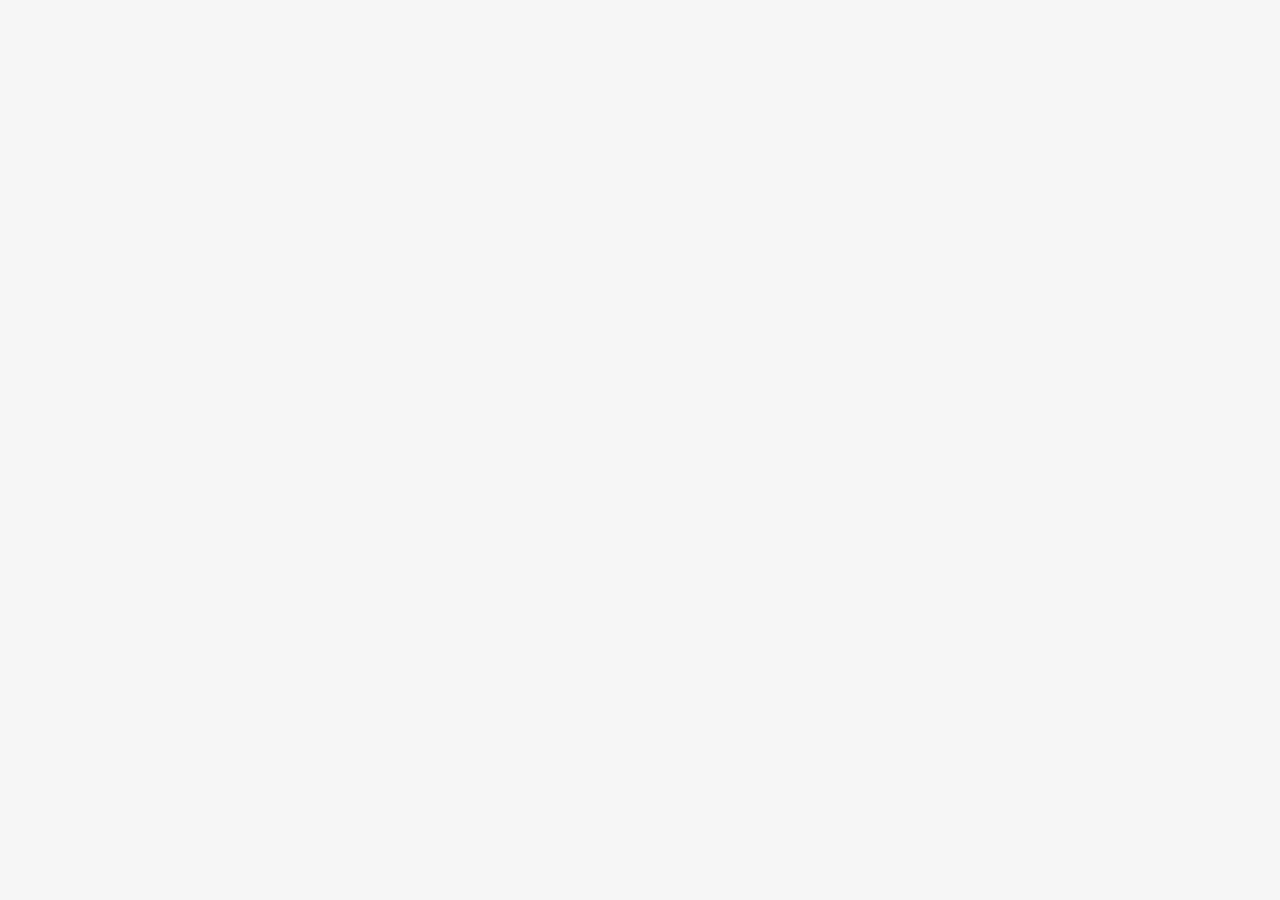
==== commit 06bbb894: "Update index.html" ====
--- a/index.html
+++ b/index.html
@@ -7,1687 +7,7 @@
 <meta content="noindex, nofollow, noarchive" name="robots"/>
 <title>GO7 Admin Dashboard</title>
 
-<style id="go7-admin-design">
-@import url("https://fonts.googleapis.com/css2?family=Nunito:wght@400;500;600;700;800&display=swap");
-
-:root{
-  --primary:#1f73be;
-  --primary-dark:#185d9c;
-  --primary-soft:#eaf4fc;
-  --success:#1b8f63;
-  --success-soft:#e9f7f1;
-  --warning:#b7791f;
-  --warning-soft:#fff7e6;
-  --danger:#c74444;
-  --danger-soft:#fff0f0;
-  --info:#4f6edb;
-  --info-soft:#eef2ff;
-  --page:#f3f5f7;
-  --surface:#ffffff;
-  --surface-2:#f8fafb;
-  --sidebar:#243447;
-  --sidebar-2:#1f2d3d;
-  --sidebar-text:#cbd5df;
-  --sidebar-muted:#8fa0b1;
-  --text:#344054;
-  --heading:#253142;
-  --muted:#7d8a99;
-  --line:#e3e8ee;
-  --line-strong:#d4dbe3;
-  --radius:4px;
-  --space:18px;
-}
-
-*{box-sizing:border-box}
-html,body{
-  width:100%;
-  min-height:100%;
-  margin:0;
-  padding:0;
-  font-family:"Nunito",sans-serif;
-  font-size:14px;
-  line-height:1.55;
-  background:var(--page);
-  color:var(--text);
-  overflow-x:hidden;
-}
-body{min-height:100vh}
-button,input,select,textarea{font:inherit;max-width:100%}
-button{cursor:pointer}
-a{text-decoration:none;color:inherit}
-img,svg,canvas{max-width:100%}
-svg{display:block}
-p{font-size:14px;line-height:1.6}
-h1,h2,h3,h4,h5,h6{font-family:"Nunito",sans-serif;color:var(--heading)}
-.app{min-height:100vh}
-body.auth-loading{overflow:hidden}
-body.auth-loading .sidebar,
-body.auth-loading .main,
-body.auth-loading .toast,
-body.auth-loading .go7-modal-backdrop{
-  visibility:hidden!important;
-  pointer-events:none!important;
-}
-body.auth-loading .login-screen{
-  visibility:visible!important;
-  pointer-events:auto!important;
-}
-
-/* LOGIN */
-.login-screen{
-  position:fixed;
-  inset:0;
-  z-index:2000;
-  display:none;
-  place-items:center;
-  padding:28px;
-  background:#f2f4f7;
-  overflow:auto;
-}
-.go7-login-shell{
-  width:min(1040px,100%);
-  min-height:600px;
-  display:grid;
-  grid-template-columns:34% 66%;
-  overflow:hidden;
-  border:1px solid #d9e0e7;
-  border-radius:6px;
-  background:#fff;
-}
-.go7-login-visual{
-  position:relative;
-  display:flex;
-  flex-direction:column;
-  justify-content:space-between;
-  min-width:0;
-  overflow:hidden;
-  padding:38px 34px;
-  background:linear-gradient(155deg,#1d2e43 0%,#253f5d 58%,#1e6da9 100%);
-}
-.go7-login-grid{
-  position:absolute;
-  inset:0;
-  opacity:1;
-  background:
-    radial-gradient(circle at 18% 18%,rgba(120,190,235,.14),transparent 30%),
-    radial-gradient(circle at 82% 78%,rgba(31,115,190,.16),transparent 34%),
-    linear-gradient(135deg,rgba(255,255,255,.035),rgba(255,255,255,0));
-  pointer-events:none;
-}
-.go7-login-orbit{
-  position:absolute;
-  border:1px solid rgba(255,255,255,.10);
-  border-radius:50%;
-}
-.orbit-one{width:390px;height:390px;right:-220px;top:-190px}
-.orbit-two{width:290px;height:290px;right:-170px;top:-135px}
-.go7-login-brandmark{position:relative;z-index:2}
-.go7-login-brandmark .go7-logo-img{
-  width:58px;
-  height:58px;
-  object-fit:contain;
-  padding:7px;
-  border-radius:4px;
-  background:#fff;
-}
-.go7-login-visual-copy{
-  position:relative;
-  z-index:2;
-  max-width:300px;
-  margin-top:auto;
-}
-.go7-login-visual-copy span{
-  display:block;
-  margin-bottom:10px;
-  color:#9fc9ea;
-  font-size:12px;
-  font-weight:800;
-  letter-spacing:.12em;
-}
-.go7-login-visual-copy strong{
-  display:block;
-  color:#fff;
-  font-size:31px;
-  line-height:1.18;
-  letter-spacing:-.02em;
-  font-weight:800;
-}
-.go7-login-visual-copy p{
-  margin:14px 0 0;
-  color:#c4d0dc;
-  font-size:14px;
-}
-.go7-login-secure{
-  position:relative;
-  z-index:2;
-  display:flex;
-  align-items:center;
-  gap:9px;
-  margin-top:32px;
-  color:#c4d0dc;
-  font-size:12px;
-}
-.go7-secure-dot{
-  width:8px;
-  height:8px;
-  border-radius:50%;
-  background:#39c98a;
-}
-.go7-login-form-panel{
-  min-width:0;
-  display:flex;
-  flex-direction:column;
-  justify-content:center;
-  padding:64px 76px;
-  background:#fcfcfc;
-}
-.go7-login-mobile-brand{display:none}
-.go7-login-heading,
-.go7-login-form-panel #loginForm,
-.login-error,
-.go7-login-footer{
-  width:100%;
-  max-width:500px;
-  margin-left:auto;
-  margin-right:auto;
-}
-.go7-login-heading{margin-bottom:30px}
-.go7-login-eyebrow{
-  display:block;
-  margin-bottom:8px;
-  color:var(--primary);
-  font-size:12px;
-  font-weight:800;
-  letter-spacing:.08em;
-  text-transform:uppercase;
-}
-.go7-login-heading h1{
-  margin:0;
-  font-size:34px;
-  line-height:1.15;
-  font-weight:800;
-  letter-spacing:-.02em;
-}
-.go7-login-heading p{
-  margin:8px 0 0;
-  color:#7d8a99;
-  font-size:14px;
-}
-.go7-field{margin-bottom:20px}
-.go7-field label{
-  display:block;
-  margin-bottom:7px;
-  color:#344054;
-  font-size:14px;
-  font-weight:700;
-}
-.go7-label-row{
-  display:flex;
-  align-items:center;
-  justify-content:space-between;
-  gap:10px;
-}
-.go7-label-row span{
-  color:#98a2b3;
-  font-size:12px;
-}
-.go7-input-wrap{position:relative}
-.go7-input-wrap>svg{
-  position:absolute;
-  left:14px;
-  top:50%;
-  z-index:2;
-  width:19px;
-  height:19px;
-  transform:translateY(-50%);
-  color:#8a98a8;
-  pointer-events:none;
-}
-.go7-input-wrap .form-control{
-  display:block;
-  width:100%;
-  height:48px;
-  padding:0 14px 0 45px;
-  border:1px solid #cfd7e0;
-  border-radius:4px;
-  background:#fff;
-  color:#344054;
-  outline:0;
-  font-size:14px;
-}
-.go7-input-wrap .form-control::placeholder{color:#9aa6b4}
-.go7-input-wrap .form-control:focus{
-  border-color:#4b8bc2;
-  outline:2px solid rgba(31,115,190,.10);
-  outline-offset:0;
-}
-.login-error{
-  display:none;
-  margin-bottom:16px;
-  padding:10px 12px;
-  border:1px solid #e6b7b7;
-  border-radius:4px;
-  background:var(--danger-soft);
-  color:#a63232;
-  font-size:14px;
-}
-.login-error.show{display:block}
-.login-submit{
-  width:100%;
-  height:48px;
-  display:flex;
-  align-items:center;
-  justify-content:center;
-  gap:9px;
-  margin-top:2px;
-  border:1px solid var(--primary);
-  border-radius:4px;
-  background:var(--primary);
-  color:#fff;
-  font-size:14px;
-  font-weight:800;
-}
-.login-submit:hover{background:var(--primary-dark)}
-.login-submit svg{width:18px;height:18px}
-.go7-login-footer{
-  display:flex;
-  align-items:center;
-  justify-content:center;
-  gap:12px;
-  margin-top:28px;
-  padding-top:17px;
-  border-top:1px solid #e4e8ed;
-  color:#8a97a6;
-  font-size:12px;
-}
-.go7-footer-item{
-  display:inline-flex;
-  align-items:center;
-  gap:6px;
-  white-space:nowrap;
-}
-.go7-footer-icon{width:16px;height:16px}
-.go7-login-footer i{width:1px;height:14px;background:#dfe4e9}
-
-
-.go7-login-brandmark .desktop-login-logo{
-  width:170px;
-  height:58px;
-  padding:0;
-  border-radius:0;
-  background:transparent;
-  object-fit:contain;
-  object-position:left center;
-}
-
-/* SHELL */
-.sidebar{
-  position:fixed;
-  inset:0 auto 0 0;
-  z-index:100;
-  width:245px;
-  height:100dvh;
-  display:flex;
-  flex-direction:column;
-  overflow:auto;
-  background:linear-gradient(180deg,#263b50 0%,#1f3042 58%,#1b2a3a 100%);
-  border-right:1px solid #1c2a39;
-}
-.brand{
-  height:68px;
-  display:flex;
-  align-items:center;
-  padding:0 20px;
-  background:linear-gradient(180deg,#304b65 0%,#263d54 100%);
-  border-bottom:1px solid rgba(255,255,255,.10);
-}
-.brand .go7-logo-img{
-  width:40px;
-  height:40px;
-  object-fit:contain;
-  padding:0;
-  border-radius:0;
-  background:transparent;
-}
-.nav-title{
-  padding:22px 18px 8px;
-  color:var(--sidebar-muted);
-  font-size:11px;
-  font-weight:800;
-  letter-spacing:.11em;
-  text-transform:uppercase;
-}
-.nav{
-  display:flex;
-  flex-direction:column;
-  gap:2px;
-  padding:0 10px;
-}
-.nav button{
-  width:100%;
-  min-height:44px;
-  display:flex;
-  align-items:center;
-  gap:12px;
-  border:0;
-  border-left:3px solid transparent;
-  border-radius:3px;
-  padding:9px 11px;
-  background:transparent;
-  color:var(--sidebar-text);
-  font-size:14px;
-  font-weight:700;
-  text-align:left;
-}
-.nav button svg{
-  width:19px;
-  height:19px;
-  flex:none;
-  color:#9fb0c0;
-}
-.nav button:hover{
-  background:#2b3d50;
-  color:#fff;
-}
-.nav button.active{
-  border-left-color:#2ca8d8;
-  background:#2d4053;
-  color:#fff;
-}
-.nav button.active svg{color:#54c2e8}
-.sidebar-bottom{
-  margin-top:auto;
-  padding:10px 0 16px;
-  border-top:1px solid #314254;
-}
-.sidebar-bottom>.nav{padding:0 10px}
-.sidebar-bottom>.nav #logoutBtn{padding:0}
-.admin-mini{
-  display:flex;
-  align-items:center;
-  gap:10px;
-  margin:10px 12px 0;
-  padding:11px;
-  border:1px solid #3a4b5d;
-  border-radius:4px;
-  background:#26384a;
-}
-.admin-mini .avatar{
-  width:34px;
-  height:34px;
-  border-radius:50%;
-  object-fit:cover;
-}
-.admin-mini strong{
-  display:block;
-  color:#fff;
-  font-size:13px;
-}
-.admin-mini small{
-  display:block;
-  margin-top:2px;
-  color:#aebbc8;
-  font-size:12px;
-}
-
-.main{
-  min-height:100vh;
-  margin-left:245px;
-  background:var(--page);
-}
-.topbar{
-  position:sticky;
-  top:0;
-  z-index:80;
-  min-height:64px;
-  display:flex;
-  align-items:center;
-  justify-content:space-between;
-  gap:15px;
-  padding:0 22px;
-  background:#fff;
-  border-bottom:1px solid var(--line);
-}
-.top-left,.top-actions{
-  display:flex;
-  align-items:center;
-  gap:8px;
-}
-.page-title{
-  color:#344054;
-  font-size:16px;
-  font-weight:800;
-}
-.mobile-menu{
-  display:none;
-  width:38px;
-  height:38px;
-  place-items:center;
-  border:1px solid var(--line-strong);
-  border-radius:4px;
-  background:#fff;
-  color:#667085;
-}
-.icon-btn,.theme-toggle{
-  position:relative;
-  width:38px;
-  height:38px;
-  display:grid;
-  place-items:center;
-  border:1px solid var(--line-strong);
-  border-radius:4px;
-  background:#fff;
-  color:#667085;
-}
-.icon-btn svg,.theme-toggle svg{width:19px;height:19px}
-.theme-toggle{
-  color:#6b57a6;
-  background:#f7f3ff;
-  border-color:#ddd4f0;
-}
-#refreshBtn{
-  color:#286a9f;
-  background:#eef7fd;
-  border-color:#cfe5f5;
-}
-#notificationBtn{
-  color:#a56d1c;
-  background:#fff8e8;
-  border-color:#f1dfb5;
-}
-#notificationBtn:after{
-  content:"";
-  position:absolute;
-  width:7px;
-  height:7px;
-  right:7px;
-  top:6px;
-  border:2px solid #fff;
-  border-radius:50%;
-  background:#d84d4d;
-}
-.icon-btn:hover,.theme-toggle:hover{
-  border-color:#b9c5d0;
-  color:#344054;
-}
-
-.content{
-  width:100%;
-  max-width:1520px;
-  margin:0 auto;
-  padding:24px 24px 44px;
-}
-.page{display:none}
-.page.active{display:block}
-.welcome{
-  display:flex;
-  align-items:center;
-  justify-content:space-between;
-  gap:18px;
-  margin-bottom:18px;
-  padding:18px 20px;
-  border:1px solid var(--line);
-  border-radius:4px;
-  background:#fff;
-}
-.welcome h1{
-  margin:0;
-  color:var(--heading);
-  font-size:24px;
-  line-height:1.2;
-  font-weight:800;
-}
-.welcome p{
-  margin:6px 0 0;
-  color:var(--muted);
-  font-size:14px;
-}
-.primary{
-  min-height:40px;
-  display:inline-flex;
-  align-items:center;
-  justify-content:center;
-  gap:7px;
-  padding:8px 14px;
-  border:1px solid var(--primary);
-  border-radius:4px;
-  background:var(--primary);
-  color:#fff;
-  font-size:14px;
-  font-weight:800;
-}
-.primary:hover{background:var(--primary-dark)}
-.card{
-  border:1px solid var(--line);
-  border-radius:4px;
-  background:var(--surface);
-}
-.stats{
-  display:grid;
-  grid-template-columns:repeat(4,minmax(0,1fr));
-  gap:14px;
-  margin-bottom:14px;
-}
-.stat{
-  min-height:142px;
-  padding:18px;
-  border-top:3px solid var(--primary);
-}
-.stat:nth-child(2){border-top-color:var(--success)}
-.stat:nth-child(3){border-top-color:var(--warning)}
-.stat:nth-child(4){border-top-color:var(--info)}
-.stat-top{
-  display:flex;
-  align-items:center;
-  justify-content:space-between;
-  gap:12px;
-}
-.stat-label{
-  color:#748292;
-  font-size:12px;
-  font-weight:800;
-  letter-spacing:.06em;
-  text-transform:uppercase;
-}
-.stat-icon{
-  width:40px;
-  height:40px;
-  display:grid;
-  place-items:center;
-  border:1px solid #d8e7f3;
-  border-radius:4px;
-  background:#eef7fd;
-  color:var(--primary);
-}
-.stat:nth-child(2) .stat-icon{background:var(--success-soft);border-color:#ccebdc;color:var(--success)}
-.stat:nth-child(3) .stat-icon{background:var(--warning-soft);border-color:#f0dfb9;color:var(--warning)}
-.stat:nth-child(4) .stat-icon{background:var(--info-soft);border-color:#d6ddfb;color:var(--info)}
-.stat-icon svg{width:21px;height:21px;fill:none;stroke:currentColor;stroke-width:1.7;stroke-linecap:round;stroke-linejoin:round}
-.stat-value{
-  margin-top:15px;
-  color:var(--heading);
-  font-size:30px;
-  line-height:1;
-  font-weight:800;
-}
-.stat-note{
-  margin-top:8px;
-  color:#8996a4;
-  font-size:13px;
-}
-.trend-up strong{color:var(--success)}
-.trend-down strong{color:var(--warning)}
-
-.grid-2,.analytics-grid{
-  display:grid;
-  grid-template-columns:minmax(0,1.45fr) minmax(320px,1fr);
-  gap:14px;
-}
-.section-card{overflow:hidden}
-.section-head{
-  min-height:58px;
-  display:flex;
-  align-items:center;
-  justify-content:space-between;
-  gap:10px;
-  padding:0 18px;
-  border-bottom:1px solid var(--line);
-  background:#fff;
-}
-.section-head h2{
-  margin:0;
-  color:var(--heading);
-  font-size:16px;
-  font-weight:800;
-}
-.link-btn{
-  border:0;
-  background:transparent;
-  color:var(--primary);
-  font-size:14px;
-  font-weight:800;
-}
-.activity{padding:0 18px}
-.activity-row{
-  display:flex;
-  align-items:flex-start;
-  gap:11px;
-  padding:15px 0;
-  border-bottom:1px solid #edf0f3;
-}
-.activity-row:last-child{border-bottom:0}
-.activity-dot{
-  width:9px;
-  height:9px;
-  flex:none;
-  margin-top:6px;
-  border-radius:50%;
-  background:var(--primary);
-}
-.activity-row strong{
-  color:#344054;
-  font-size:14px;
-}
-.activity-row p{
-  margin:3px 0 0;
-  color:#8a96a4;
-  font-size:14px;
-}
-.activity-time{
-  margin-left:auto;
-  color:#8a96a4;
-  font-size:12px;
-  white-space:nowrap;
-}
-.quick{
-  display:grid;
-  grid-template-columns:1fr 1fr;
-  gap:10px;
-  padding:16px 18px 18px;
-}
-.quick button{
-  min-height:78px;
-  padding:13px;
-  border:1px solid var(--line);
-  border-radius:4px;
-  background:#fff;
-  color:#344054;
-  font-size:14px;
-  font-weight:800;
-  text-align:left;
-}
-.quick button:hover{
-  border-color:#b9cfe1;
-  background:#f8fbfd;
-  color:var(--primary);
-}
-.quick small{
-  display:block;
-  margin-top:5px;
-  color:#8c98a5;
-  font-size:13px;
-  font-weight:500;
-}
-
-/* TABLES */
-.table-card{overflow:hidden}
-.table-toolbar{
-  display:flex;
-  align-items:center;
-  justify-content:space-between;
-  gap:12px;
-  flex-wrap:wrap;
-  padding:14px 16px;
-  border-bottom:1px solid var(--line);
-  background:#fff;
-}
-.toolbar-left{
-  display:flex;
-  align-items:center;
-  gap:9px;
-  flex-wrap:wrap;
-}
-.search{position:relative}
-.search input{
-  width:310px;
-  height:42px;
-  padding:0 12px 0 39px;
-  border:1px solid var(--line-strong);
-  border-radius:4px;
-  background:#fff;
-  color:#344054;
-  outline:0;
-  font-size:14px;
-}
-.search svg{
-  position:absolute;
-  left:12px;
-  top:11px;
-  width:19px;
-  height:19px;
-  color:#8794a2;
-}
-.select{
-  height:42px;
-  padding:0 11px;
-  border:1px solid var(--line-strong);
-  border-radius:4px;
-  background:#fff;
-  color:#475467;
-  font-size:14px;
-}
-#resultCount,#apiConnectionStatusSecondary{font-size:14px!important}
-.table-wrap{width:100%;overflow:auto}
-.table-wrap table{
-  width:100%;
-  min-width:820px;
-  border-collapse:collapse;
-}
-.table-wrap th,.table-wrap td{
-  padding:13px 14px;
-  border-bottom:1px solid #edf0f3;
-  text-align:left;
-  vertical-align:middle;
-}
-.table-wrap th{
-  height:44px;
-  background:#f7f9fb;
-  color:#738191;
-  font-size:12px;
-  font-weight:800;
-  letter-spacing:.06em;
-  text-transform:uppercase;
-}
-.table-wrap td{
-  color:#667085;
-  font-size:14px;
-}
-.table-wrap td strong{
-  color:#344054;
-  font-weight:800;
-}
-.table-wrap tbody tr:hover{background:#fbfcfd}
-.status{
-  display:inline-flex;
-  align-items:center;
-  gap:6px;
-  padding:5px 9px;
-  border-radius:999px;
-  font-size:12px;
-  font-weight:800;
-}
-.status:before{
-  content:"";
-  width:6px;
-  height:6px;
-  border-radius:50%;
-  background:currentColor;
-}
-.status.new{color:#2877b7;background:#eaf4fc}
-.status.progress{color:#a86e19;background:#fff7e6}
-.status.replied{color:#197b56;background:#e9f7f1}
-.status.closed{color:#64748b;background:#f0f3f6}
-.actions{display:flex;justify-content:flex-end;gap:6px}
-.small-btn{
-  min-height:36px;
-  padding:7px 11px;
-  border:1px solid var(--line-strong);
-  border-radius:4px;
-  background:#fff;
-  color:#475467;
-  font-size:13px;
-  font-weight:800;
-}
-.small-btn:hover{border-color:#b9c5d0;color:var(--primary)}
-.danger-btn{
-  min-height:38px;
-  padding:8px 12px;
-  border:1px solid #e6b7b7;
-  border-radius:4px;
-  background:var(--danger-soft);
-  color:var(--danger);
-  font-size:13px;
-  font-weight:800;
-}
-.danger-btn:hover{background:#ffe7e7}
-.pagination{
-  display:flex;
-  align-items:center;
-  justify-content:space-between;
-  gap:10px;
-  padding:13px 16px;
-  color:#8996a4;
-  font-size:14px;
-}
-.pager{display:flex;gap:5px}
-.pager button{
-  width:34px;
-  height:34px;
-  border:1px solid var(--line-strong);
-  border-radius:4px;
-  background:#fff;
-  color:#667085;
-  font-size:15px;
-}
-.pager button.active{
-  background:var(--primary);
-  color:#fff;
-  border-color:var(--primary);
-}
-
-/* INQUIRY */
-.inquiry-page-top{
-  display:flex;
-  align-items:center;
-  justify-content:space-between;
-  gap:18px;
-  margin-bottom:16px;
-}
-.inquiry-page-heading{
-  display:flex;
-  align-items:center;
-  gap:12px;
-}
-.back-inquiries-btn{
-  width:38px;
-  height:38px;
-  display:grid;
-  place-items:center;
-  border:1px solid var(--line-strong);
-  border-radius:4px;
-  background:#fff;
-  color:#667085;
-}
-.back-inquiries-btn svg{width:19px;height:19px}
-.eyebrow{
-  margin-bottom:3px;
-  color:var(--primary);
-  font-size:12px;
-  font-weight:800;
-  letter-spacing:.08em;
-}
-.inquiry-page-heading h1{
-  margin:0;
-  color:var(--heading);
-  font-size:25px;
-  font-weight:800;
-}
-#drawerSubtitle{
-  margin-top:3px;
-  color:#8a96a4;
-  font-size:14px;
-}
-.inquiry-view-shell{
-  overflow:visible;
-  border:0;
-  border-radius:0;
-  background:transparent;
-}
-.inquiry-view-body{
-  display:grid;
-  grid-template-columns:repeat(2,minmax(0,1fr));
-  gap:12px;
-  background:transparent;
-}
-.inquiry-view-body>.form-group{
-  min-width:0;
-  margin:0;
-  padding:15px;
-  border:1px solid var(--line);
-  border-radius:4px;
-  background:#fff;
-}
-.inquiry-view-body>.form-group label,
-.inquiry-view-body>.reply-box label{
-  display:block;
-  margin:0 0 7px;
-  color:#788696;
-  font-size:12px;
-  font-weight:800;
-  letter-spacing:.06em;
-  text-transform:uppercase;
-}
-.inquiry-view-body>.form-group .form-control,
-.inquiry-view-body>.reply-box .form-control{
-  width:100%;
-  border:1px solid var(--line-strong);
-  border-radius:4px;
-  background:#fff;
-  color:#344054;
-  outline:0;
-  padding:10px 11px;
-  font-size:14px;
-}
-.inquiry-view-body>.form-group .form-control:focus,
-.inquiry-view-body>.reply-box .form-control:focus{
-  border-color:#4b8bc2;
-  outline:2px solid rgba(31,115,190,.09);
-}
-.inquiry-view-body>.form-group select.form-control{height:44px;padding:0 11px}
-.inquiry-view-body>.form-group textarea.form-control{min-height:130px;resize:vertical}
-.inquiry-view-body>.detail-row{
-  min-width:0;
-  min-height:86px;
-  display:flex;
-  align-items:center;
-  justify-content:space-between;
-  gap:16px;
-  padding:14px 16px;
-  border:1px solid var(--line);
-  border-radius:4px;
-  background:#fff;
-}
-.detail-label{
-  display:flex;
-  align-items:center;
-  gap:9px;
-  min-width:0;
-  color:#788696;
-  font-size:12px;
-  font-weight:800;
-  letter-spacing:.05em;
-  text-transform:uppercase;
-}
-.detail-label svg{
-  width:20px;
-  height:20px;
-  flex:none;
-  fill:none;
-  stroke:#8796a5;
-  stroke-width:1.7;
-  stroke-linecap:round;
-  stroke-linejoin:round;
-}
-.inquiry-view-body>.detail-row>strong,
-.inquiry-view-body>.detail-row>span:last-child:not(.detail-label){
-  max-width:66%;
-  color:#344054;
-  font-size:14px;
-  font-weight:800;
-  text-align:right;
-  overflow-wrap:anywhere;
-}
-.message-group{grid-column:1/-1}
-.message-box{
-  min-height:90px;
-  padding:12px;
-  border:1px solid #dfe5eb;
-  border-radius:4px;
-  background:#f8fafb;
-  color:#475467;
-  font-size:14px;
-  line-height:1.6;
-  overflow-wrap:anywhere;
-}
-.field-hint,.reply-hint{
-  margin-top:7px;
-  color:#8996a4;
-  font-size:12px;
-  line-height:1.5;
-}
-.inquiry-view-body>.form-group:has(#drawerNote){grid-column:1/-1}
-.reply-box{
-  grid-column:1/-1;
-  margin:0;
-  padding:16px;
-  border:1px solid #d7dff1;
-  border-radius:4px;
-  background:#f3f6fd;
-}
-.reply-box .form-group{
-  margin:0 0 12px;
-  padding:0;
-  border:0;
-  background:transparent;
-}
-.reply-box .form-group:last-of-type{margin-bottom:0}
-.reply-box input.form-control{height:46px}
-.reply-box textarea.form-control{min-height:140px;resize:vertical}
-.reply-actions{
-  display:flex;
-  justify-content:flex-end;
-  margin-top:12px;
-}
-.reply-actions .primary{min-width:112px}
-.inquiry-view-footer{
-  display:flex;
-  justify-content:flex-end;
-  align-items:center;
-  gap:7px;
-  flex-wrap:wrap;
-  margin-top:12px;
-  padding:13px 0 0;
-  border:0;
-  border-radius:0;
-  background:transparent;
-}
-
-
-@media(max-width:680px){
-  .go7-login-mobile-brand .mobile-login-logo{
-    width:64px;
-    height:64px;
-    padding:8px;
-    border:1px solid #dfe4e9;
-    border-radius:50%;
-    background:#fff;
-    object-fit:contain;
-  }
-}
-
-/* SETTINGS / ANALYTICS */
-.settings-grid{
-  display:grid;
-  grid-template-columns:repeat(2,minmax(0,1fr));
-  gap:14px;
-}
-.setting-card{padding:19px}
-.setting-card h3{margin:0;color:var(--heading);font-size:17px;font-weight:800}
-.setting-card>p{margin:5px 0 14px;color:#8996a4;font-size:14px}
-.toggle-row{
-  display:flex;
-  align-items:center;
-  justify-content:space-between;
-  gap:12px;
-  padding:14px 0;
-  border-top:1px solid var(--line);
-}
-.toggle{
-  width:38px;
-  height:22px;
-  padding:0;
-  border:0;
-  border-radius:999px;
-  background:#cdd5dd;
-  position:relative;
-}
-.toggle:after{
-  content:"";
-  position:absolute;
-  top:3px;
-  left:3px;
-  width:16px;
-  height:16px;
-  border-radius:50%;
-  background:#fff;
-  transition:left .15s;
-}
-.toggle.on{background:var(--primary)}
-.toggle.on:after{left:19px}
-.detail-row strong{color:#344054}
-.chart-bar{
-  background:var(--primary);
-}
-
-/* TOAST / MODAL */
-.toast{
-  position:fixed;
-  right:18px;
-  bottom:18px;
-  z-index:1800;
-  display:none;
-  max-width:360px;
-  padding:12px 15px;
-  border:1px solid #c7d9ea;
-  border-left:4px solid var(--primary);
-  border-radius:4px;
-  background:#fff;
-  color:#344054;
-  font-size:14px;
-}
-.toast.show{display:block}
-.go7-modal-backdrop{
-  position:fixed;
-  inset:0;
-  z-index:1700;
-  display:none;
-  place-items:center;
-  padding:16px;
-  background:rgba(15,23,42,.38);
-}
-.go7-modal-backdrop.show{display:grid}
-.go7-modal{
-  width:min(420px,100%);
-  padding:20px;
-  border:1px solid var(--line);
-  border-radius:4px;
-  background:#fff;
-}
-.go7-modal h3{margin:0;color:var(--heading);font-size:17px}
-.go7-modal p{margin:8px 0 16px;color:#667085;font-size:14px}
-.go7-modal-actions{display:flex;justify-content:flex-end;gap:7px}
-
-
-/* v2 refinements */
-#refreshBtn svg{
-  transform-origin:50% 50%;
-}
-#refreshBtn.refreshing{
-  border-color:#9cc7e6;
-  background:#eef7fd;
-}
-#refreshBtn.refreshing svg{
-  animation:go7-refresh-spin .72s linear infinite;
-}
-@keyframes go7-refresh-spin{
-  from{transform:rotate(0deg)}
-  to{transform:rotate(360deg)}
-}
-
-.sidebar-bottom #logoutBtn{
-  color:var(--sidebar-text)!important;
-}
-.sidebar-bottom #logoutBtn span{
-  color:var(--sidebar-text)!important;
-}
-.sidebar-bottom #logoutBtn:hover span{
-  color:#fff!important;
-}
-.warning-btn{
-  min-height:40px;
-  display:inline-flex;
-  align-items:center;
-  justify-content:center;
-  gap:7px;
-  padding:8px 14px;
-  border:1px solid #e4b64b;
-  border-radius:4px;
-  background:#fff4cf;
-  color:#8a5a00;
-  font-size:14px;
-  font-weight:800;
-}
-.warning-btn:hover{
-  background:#ffe9a3;
-  border-color:#d9a632;
-}
-#go7ModalBackdrop[data-variant="logout"] .go7-modal{
-  border-top:3px solid #e4b64b;
-}
-#go7ModalBackdrop[data-variant="logout"] #go7ModalConfirm{
-  border-color:#e4b64b;
-  background:#fff4cf;
-  color:#8a5a00;
-}
-#go7ModalBackdrop[data-variant="logout"] #go7ModalConfirm:hover{
-  background:#ffe9a3;
-}
-
-/* Customer Inquiry: compact detail boxes + full-width status */
-.inquiry-view-body>.form-group:first-child{
-  grid-column:1/-1;
-}
-.inquiry-view-body>.form-group:first-child .form-control{
-  height:44px;
-}
-.inquiry-view-body>.detail-row{
-  min-height:64px;
-  padding:11px 14px;
-}
-.inquiry-view-body>.detail-row>strong,
-.inquiry-view-body>.detail-row>span:last-child:not(.detail-label){
-  max-width:68%;
-}
-@media(max-width:680px){
-  .inquiry-view-body>.detail-row{
-    min-height:60px;
-    padding:10px 12px;
-  }
-}
-
-/* Analytics */
-.analytics-summary{
-  display:grid;
-  grid-template-columns:repeat(4,minmax(0,1fr));
-  gap:14px;
-  margin-bottom:14px;
-}
-.analytics-stat{
-  min-height:126px;
-  padding:17px 18px;
-  border:1px solid var(--line);
-  border-top:3px solid var(--primary);
-  border-radius:4px;
-  background:#fff;
-}
-.analytics-stat:nth-child(2){border-top-color:var(--success)}
-.analytics-stat:nth-child(3){border-top-color:var(--warning)}
-.analytics-stat:nth-child(4){border-top-color:var(--info)}
-.analytics-stat-label{
-  color:#788696;
-  font-size:12px;
-  font-weight:800;
-  letter-spacing:.06em;
-  text-transform:uppercase;
-}
-.analytics-stat-value{
-  margin-top:10px;
-  color:var(--heading);
-  font-size:28px;
-  line-height:1;
-  font-weight:800;
-}
-.analytics-stat-note{
-  margin-top:7px;
-  color:#8996a4;
-  font-size:13px;
-}
-.analytics-layout{
-  display:grid;
-  grid-template-columns:minmax(0,1.55fr) minmax(300px,.75fr);
-  gap:14px;
-}
-.analytics-card{
-  overflow:hidden;
-  border:1px solid var(--line);
-  border-radius:4px;
-  background:#fff;
-}
-.analytics-card-head{
-  min-height:62px;
-  display:flex;
-  align-items:center;
-  justify-content:space-between;
-  gap:12px;
-  padding:0 18px;
-  border-bottom:1px solid var(--line);
-}
-.analytics-card-head h2{
-  margin:0;
-  color:var(--heading);
-  font-size:16px;
-  font-weight:800;
-}
-.analytics-card-head span{
-  color:#8a96a4;
-  font-size:12px;
-}
-.trend-chart{
-  position:relative;
-  min-height:330px;
-  display:flex;
-  flex-direction:column;
-  padding:20px 20px 16px;
-}
-.trend-grid{
-  position:absolute;
-  inset:20px 20px 54px;
-  display:flex;
-  flex-direction:column;
-  justify-content:space-between;
-  pointer-events:none;
-}
-.trend-grid-line{
-  border-top:1px dashed #e5e9ee;
-}
-.trend-bars{
-  position:relative;
-  z-index:1;
-  flex:1;
-  min-height:240px;
-  display:grid;
-  grid-template-columns:repeat(7,minmax(0,1fr));
-  align-items:end;
-  gap:12px;
-  padding:0 3px 0;
-}
-.trend-bar-item{
-  min-width:0;
-  height:100%;
-  display:flex;
-  flex-direction:column;
-  align-items:center;
-  justify-content:flex-end;
-}
-.trend-value{
-  min-height:20px;
-  margin-bottom:7px;
-  color:#657384;
-  font-size:12px;
-  font-weight:800;
-}
-.trend-bar-track{
-  width:min(46px,72%);
-  height:calc(100% - 30px);
-  display:flex;
-  align-items:flex-end;
-  justify-content:center;
-}
-.trend-bar{
-  width:100%;
-  min-height:4px;
-  height:var(--bar-height);
-  border:1px solid #a9c9e2;
-  border-radius:3px 3px 0 0;
-  background:linear-gradient(180deg,#3f91cb 0%,#2876ae 100%);
-}
-.trend-day{
-  margin-top:9px;
-  color:#7d8a99;
-  font-size:12px;
-  font-weight:700;
-}
-.trend-empty{
-  position:absolute;
-  inset:80px 20px auto;
-  text-align:center;
-  color:#8a96a4;
-  font-size:14px;
-}
-.analytics-status-list{
-  padding:7px 18px 12px;
-}
-.analytics-status-row{
-  padding:14px 0;
-  border-bottom:1px solid #edf0f3;
-}
-.analytics-status-row:last-child{border-bottom:0}
-.analytics-status-top{
-  display:flex;
-  align-items:center;
-  justify-content:space-between;
-  gap:10px;
-  margin-bottom:8px;
-}
-.analytics-status-name{
-  color:#475467;
-  font-size:14px;
-  font-weight:700;
-}
-.analytics-status-count{
-  color:#344054;
-  font-size:14px;
-  font-weight:800;
-}
-.analytics-progress{
-  height:6px;
-  overflow:hidden;
-  border-radius:999px;
-  background:#edf1f4;
-}
-.analytics-progress span{
-  display:block;
-  height:100%;
-  width:var(--progress);
-  border-radius:999px;
-  background:#3f91cb;
-}
-.analytics-status-row:nth-child(2) .analytics-progress span{background:#d49a37}
-.analytics-status-row:nth-child(3) .analytics-progress span{background:#28a274}
-.analytics-status-row:nth-child(4) .analytics-progress span{background:#687bd8}
-.analytics-footnote{
-  margin:3px 18px 18px;
-  padding:11px 12px;
-  border:1px solid #e3e8ee;
-  border-radius:4px;
-  background:#f8fafb;
-  color:#7d8a99;
-  font-size:12px;
-  line-height:1.5;
-}
-html[data-theme="dark"] .analytics-stat,
-html[data-theme="dark"] .analytics-card{
-  background:#19232e;
-  border-color:#2c3947;
-}
-html[data-theme="dark"] .analytics-stat-value,
-html[data-theme="dark"] .analytics-status-count{
-  color:#f1f5f8;
-}
-html[data-theme="dark"] .analytics-status-name,
-html[data-theme="dark"] .analytics-stat-note,
-html[data-theme="dark"] .analytics-card-head span,
-html[data-theme="dark"] .trend-value,
-html[data-theme="dark"] .trend-day{
-  color:#9ba9b7;
-}
-html[data-theme="dark"] .trend-grid-line,
-html[data-theme="dark"] .analytics-status-row{
-  border-color:#2c3947;
-}
-html[data-theme="dark"] .analytics-progress,
-html[data-theme="dark"] .analytics-footnote{
-  background:#202b37;
-  border-color:#3b4a59;
-}
-@media(max-width:1180px){
-  .analytics-summary{grid-template-columns:repeat(2,minmax(0,1fr))}
-  .analytics-layout{grid-template-columns:1fr}
-}
-@media(max-width:430px){
-  .analytics-summary{grid-template-columns:1fr}
-  .trend-bars{gap:6px}
-  .trend-chart{padding-left:12px;padding-right:12px}
-  .trend-grid{left:12px;right:12px}
-  .trend-bar-track{width:70%}
-}
-
-
-/* Login visual background — light mode */
-.go7-login-grid{
-  background:
-    radial-gradient(circle at 18% 18%,rgba(120,190,235,.14),transparent 30%),
-    radial-gradient(circle at 82% 78%,rgba(31,115,190,.16),transparent 34%),
-    linear-gradient(135deg,rgba(255,255,255,.035),rgba(255,255,255,0));
-}
-
-
-/* Login visual background — dark mode */
-html[data-theme="dark"] .go7-login-grid{
-  background:
-    radial-gradient(circle at 16% 20%,rgba(80,155,220,.12),transparent 30%),
-    radial-gradient(circle at 84% 78%,rgba(35,105,180,.18),transparent 34%),
-    linear-gradient(135deg,rgba(0,0,0,.05),rgba(255,255,255,.018));
-}
-
-/* DARK */
-
-html[data-theme="dark"] .sidebar{
-  background:linear-gradient(180deg,#172536 0%,#121d2a 58%,#0e1721 100%);
-}
-html[data-theme="dark"] .brand{
-  background:linear-gradient(180deg,#202f40 0%,#192737 100%);
-  border-bottom-color:rgba(255,255,255,.08);
-}
-
-html[data-theme="dark"]{
-  --page:#111923;
-  --surface:#19232e;
-  --surface-2:#202b37;
-  --text:#d7e0e8;
-  --heading:#f1f5f8;
-  --muted:#9ba9b7;
-  --line:#2c3947;
-  --line-strong:#3b4a59;
-}
-html[data-theme="dark"] body{background:var(--page);color:var(--text)}
-html[data-theme="dark"] .main{background:var(--page)}
-html[data-theme="dark"] .topbar,
-html[data-theme="dark"] .welcome,
-html[data-theme="dark"] .card,
-html[data-theme="dark"] .section-head,
-html[data-theme="dark"] .table-toolbar,
-html[data-theme="dark"] .inquiry-view-body>.detail-row,
-html[data-theme="dark"] .inquiry-view-body>.form-group,
-html[data-theme="dark"] .inquiry-view-footer,
-html[data-theme="dark"] .go7-modal{
-  background:#19232e;
-  border-color:#2c3947;
-}
-html[data-theme="dark"] .page-title,
-html[data-theme="dark"] .welcome h1,
-html[data-theme="dark"] .section-head h2,
-html[data-theme="dark"] .stat-value,
-html[data-theme="dark"] .setting-card h3,
-html[data-theme="dark"] .table-wrap td strong,
-html[data-theme="dark"] .detail-row strong,
-html[data-theme="dark"] .inquiry-page-heading h1{
-  color:#f1f5f8;
-}
-html[data-theme="dark"] .welcome p,
-html[data-theme="dark"] .activity-row p,
-html[data-theme="dark"] .activity-time,
-html[data-theme="dark"] .stat-note,
-html[data-theme="dark"] .setting-card>p,
-html[data-theme="dark"] #drawerSubtitle{
-  color:#9ba9b7;
-}
-html[data-theme="dark"] .search input,
-html[data-theme="dark"] .select,
-html[data-theme="dark"] .small-btn,
-html[data-theme="dark"] .icon-btn,
-html[data-theme="dark"] .theme-toggle,
-html[data-theme="dark"] .back-inquiries-btn,
-html[data-theme="dark"] .go7-input-wrap .form-control,
-html[data-theme="dark"] .inquiry-view-body>.form-group .form-control,
-html[data-theme="dark"] .inquiry-view-body>.reply-box .form-control{
-  background:#19232e;
-  border-color:#3b4a59;
-  color:#edf2f6;
-}
-html[data-theme="dark"] .table-wrap th{background:#202b37;color:#a4b1be}
-html[data-theme="dark"] .table-wrap td{border-color:#2c3947;color:#c0cbd5}
-html[data-theme="dark"] .table-wrap tbody tr:hover{background:#202b37}
-html[data-theme="dark"] .message-box{background:#202b37;border-color:#3b4a59;color:#c4ced8}
-html[data-theme="dark"] .reply-box{background:#202a3f;border-color:#35425d}
-html[data-theme="dark"] .inquiry-view-body>.form-group label,
-html[data-theme="dark"] .inquiry-view-body>.reply-box label,
-html[data-theme="dark"] .detail-label{color:#9ba9b7}
-html[data-theme="dark"] .toast{background:#19232e;border-color:#3b4a59;color:#edf2f6}
-
-
-.go7-sidebar-logo{
-  display:block;
-  width:100%;
-  line-height:0;
-}
-.go7-sidebar-logo .go7-logo-img{
-  display:block;
-  width:100%;
-  max-width:150px;
-  height:40px;
-  object-fit:contain;
-  object-position:left center;
-  padding:0;
-  border-radius:0;
-  background:transparent;
-}
-@media(max-width:680px){
-  .go7-sidebar-logo .go7-logo-img{
-    width:40px;
-    height:40px;
-    max-width:40px;
-    padding:5px;
-    border-radius:4px;
-    background:#fff;
-    object-fit:contain;
-    object-position:center;
-  }
-}
-
-/* RESPONSIVE */
-@media(max-width:1180px){
-  .sidebar{width:225px}
-  .main{margin-left:225px}
-  .content{padding:22px 18px 40px}
-  .stats{grid-template-columns:repeat(2,minmax(0,1fr))}
-  .grid-2,.analytics-grid{grid-template-columns:1fr}
-  .go7-login-shell{grid-template-columns:38% 62%}
-  .go7-login-form-panel{padding:52px 48px}
-}
-@media(max-width:900px){
-  .sidebar{
-    width:270px;
-    transform:translateX(-105%);
-    transition:transform .2s ease;
-  }
-  .sidebar.open{transform:translateX(0)}
-  .main{margin-left:0}
-  .mobile-menu{display:grid}
-  .topbar{padding:0 15px}
-  .content{padding:20px 15px 36px}
-  .table-toolbar{align-items:stretch}
-  .toolbar-left{width:100%}
-  .search,.search input,.select{width:100%}
-  .table-wrap table{min-width:780px}
-  .go7-login-shell{grid-template-columns:40% 60%;min-height:560px}
-  .go7-login-visual{padding:30px 26px}
-  .go7-login-visual-copy strong{font-size:27px}
-  .go7-login-form-panel{padding:42px 36px}
-}
-@media(max-width:680px){
-  .stats{grid-template-columns:1fr 1fr}
-  .welcome{align-items:flex-start;flex-direction:column}
-  .welcome>.primary{width:100%}
-  .settings-grid{grid-template-columns:1fr}
-  .quick{grid-template-columns:1fr}
-  .inquiry-page-top{align-items:flex-start}
-  .inquiry-page-actions{display:none}
-  .inquiry-page-heading h1{font-size:22px}
-  .inquiry-view-body{grid-template-columns:1fr}
-  .inquiry-view-body>.detail-row,
-  .inquiry-view-body>.form-group,
-  .reply-box{grid-column:1/-1}
-  .inquiry-view-body>.detail-row{min-height:72px}
-  .inquiry-view-body>.detail-row>strong,
-  .inquiry-view-body>.detail-row>span:last-child:not(.detail-label){
-    max-width:58%;
-    font-size:13px;
-  }
-  .inquiry-view-footer{justify-content:stretch}
-  .inquiry-view-footer>*{flex:1 1 30%;min-width:0}
-  .login-screen{padding:0;place-items:stretch}
-  .go7-login-shell{
-    width:100%;
-    min-height:100dvh;
-    display:block;
-    border:0;
-    border-radius:0;
-  }
-  .go7-login-visual{display:none}
-  .go7-login-form-panel{
-    min-height:100dvh;
-    padding:34px 20px 24px;
-    justify-content:flex-start;
-    background:#fcfcfc;
-  }
-  .go7-login-mobile-brand{
-    display:grid;
-    place-items:center;
-    margin:0 auto 28px;
-  }
-  .go7-login-mobile-brand .go7-logo-img{
-    width:64px;
-    height:64px;
-    padding:8px;
-    border:1px solid #dfe4e9;
-    border-radius:50%;
-    background:#fff;
-  }
-  .go7-login-heading h1{font-size:29px}
-  .go7-login-footer{flex-wrap:wrap;gap:8px}
-  .go7-login-footer i{display:none}
-}
-@media(max-width:430px){
-  .stats{grid-template-columns:1fr}
-  .content{padding:16px 12px 30px}
-  .welcome{padding:16px}
-  .search input,.select{height:44px}
-  .go7-login-form-panel{padding:28px 16px 20px}
-  .go7-login-heading h1{font-size:27px}
-  .go7-login-footer{justify-content:flex-start}
-}
-@media(prefers-reduced-motion:reduce){
-  *{scroll-behavior:auto!important;transition:none!important}
-}
-
-/* Customer Inquiry accent */
-.inquiry-view-body>.form-group label,
-.inquiry-view-body>.reply-box label,
-.inquiry-view-body .detail-label,
-.inquiry-view-body .eyebrow{
-  color:#1f73be;
-}
-.inquiry-view-body .detail-label svg{
-  color:#1f73be;
-  stroke:#1f73be;
-}
-.inquiry-view-body>.form-group .form-control:focus,
-.inquiry-view-body>.reply-box .form-control:focus{
-  border-color:#1f73be;
-  outline:2px solid rgba(31,115,190,.09);
-}
-.message-group .message-box + .field-hint{
-  color:#1f73be;
-}
-.reply-box .reply-hint{
-  color:#1f73be;
-}
-.reply-box{
-  border-color:#cfe0ef;
-}
-
-</style>
+<link rel="stylesheet" href="css/admin.css">
 </head>
 <body class="auth-loading">
 <div class="login-screen" id="loginScreen">
@@ -2009,784 +329,7 @@
 </div>
 </div>
 <div class="toast" id="toast"></div>
-<script>
-const API_BASE = "https://admin-api.go7.in";
-let inquiries = [];
-let currentId = null;
-let apiPage = 1;
-let apiTotal = 0;
-const apiLimit = 50;
-let authenticated = false;
-
-function setAuthState(isAuthenticated){
-  authenticated = isAuthenticated;
-  document.body.classList.toggle("auth-loading", !isAuthenticated);
-  document.getElementById("loginScreen").style.display = isAuthenticated ? "none" : "grid";
-}
-
-function showLogin(message=""){
-  const box = document.getElementById("loginError");
-  const otpWrap = document.getElementById("otpWrap");
-  const otpInput = document.getElementById("loginOtp");
-
-  box.textContent = message;
-  box.classList.toggle("show", !!message);
-
-  if(otpWrap){
-    otpWrap.style.display = "none";
-  }
-  if(otpInput){
-    otpInput.value = "";
-    otpInput.required = false;
-  }
-
-  document.getElementById("loginScreen").style.display = "grid";
-  document.body.classList.add("auth-loading");
-  setTimeout(()=>document.getElementById("loginUsername")?.focus(),50);
-}
-
-function hideLogin(){
-  document.getElementById("loginScreen").style.display = "none";
-  document.body.classList.remove("auth-loading");
-}
-
-async function apiFetch(path, options={}){
-  const opts = {...options, credentials:"include", cache:"no-store"};
-  opts.headers = {"Accept":"application/json", ...(options.headers || {})};
-  const res = await fetch(`${API_BASE}${path}`, opts);
-  let data = {};
-  try { data = await res.json(); } catch(e) {}
-  if(res.status === 401){
-    authenticated = false;
-    showLogin("Your admin session has expired or is not available. Please sign in again.");
-    throw new Error("Unauthorized");
-  }
-  if(!res.ok || data.success === false){
-    throw new Error(data.error || `Request failed (${res.status})`);
-  }
-  return data;
-}
-
-async function checkSession(){
-  // Keep the dashboard hidden until the existing session is checked.
-  document.body.classList.add("auth-loading");
-  try{
-    const data = await apiFetch("/api/session", {method:"GET"});
-    if(data.authenticated){
-      authenticated = true;
-      hideLogin();
-      await loadInquiries();
-      return true;
-    }
-  }catch(error){
-    if(error.message !== "Unauthorized") console.error("Session check:",error);
-  }
-  showLogin("");
-  return false;
-}
-
-async function login(username,password){
-  const submit = document.getElementById("loginSubmit");
-  const errorBox = document.getElementById("loginError");
-  const otpWrap = document.getElementById("otpWrap");
-  const otpInput = document.getElementById("loginOtp");
-
-  submit.disabled = true;
-  submit.textContent = "Signing in…";
-  errorBox.classList.remove("show");
-
-  try{
-    const otp = otpWrap && otpWrap.style.display !== "none"
-      ? String(otpInput.value || "").replace(/\D/g,"").slice(0,6)
-      : "";
-
-    const data = await apiFetch("/api/login", {
-      method:"POST",
-      headers:{"Content-Type":"application/json"},
-      body:JSON.stringify({username,password,otp})
-    });
-
-    // First step: password accepted, OTP required.
-    if(data.two_factor_required){
-      otpWrap.style.display = "block";
-      otpInput.required = true;
-      submit.textContent = "Verify & Sign in";
-      otpInput.focus();
-      errorBox.textContent = "Enter your 6-digit authenticator code.";
-      errorBox.classList.add("show");
-      return;
-    }
-
-    if(!data.success){
-      throw new Error(data.error || "Unable to login");
-    }
-
-    authenticated = true;
-    hideLogin();
-    apiPage = 1;
-    await loadInquiries();
-    toast("Login successful");
-
-  }catch(error){
-    console.error("Login:",error);
-    errorBox.textContent =
-      error.message === "Unauthorized"
-        ? "Invalid username, password, or 2FA code."
-        : (error.message || "Unable to login");
-    errorBox.classList.add("show");
-
-    // Keep OTP visible after a failed OTP attempt.
-    if(otpWrap && otpWrap.style.display !== "none"){
-      otpInput.focus();
-      otpInput.select();
-    }
-
-  }finally{
-    submit.disabled = false;
-
-    const otpVisible =
-      otpWrap && otpWrap.style.display !== "none";
-
-    submit.textContent =
-      otpVisible
-        ? "Verify & Sign in"
-        : "Sign in";
-  }
-}
-async function logout(){
-  const confirmed = await showConfirm("Log out?", "Your secure admin session will be ended.", "Log out", "logout");
-  if(!confirmed) return;
-  try{
-    await apiFetch("/api/logout", {method:"POST"});
-  }catch(error){
-    console.warn("Logout:",error);
-  }
-  authenticated = false;
-  inquiries = [];
-  apiTotal = 0;
-  renderTable();
-  renderRecent();
-  updateStats();
-  showLogin("You have been logged out.");
-  window.setTimeout(function(){
-    showLogin("");
-  }, 4500);
-  toast("Logged out");
-}
-
-async function loadInquiries(){
-  if(!authenticated) return;
-  try{
-    const data = await apiFetch(`/api/inquiries?page=${apiPage}&limit=${apiLimit}`, {method:"GET"});
-    inquiries = (data.inquiries || []).map(normalizeInquiry);
-    apiTotal = Number(data.total || 0);
-    renderTable();
-    renderRecent();
-    updateStats();
-    updateApiInfo();
-    updatePageNumber();
-  }catch(error){
-    if(error.message !== "Unauthorized"){
-      console.error("GO7 Admin API error:", error);
-      toast(error.message || "Unable to load inquiries");
-    }
-  }finally{
-  }
-}
-
-async function refreshDashboard(){
-  if(!authenticated){
-    await checkSession();
-    return;
-  }
-
-  const btn = document.getElementById("refreshBtn");
-  if(btn.dataset.refreshing === "1") return;
-
-  btn.dataset.refreshing = "1";
-  btn.disabled = true;
-  btn.classList.add("refreshing");
-
-  try{
-    await loadInquiries();
-    btn.classList.remove("is-error");
-    btn.classList.add("is-success");
-    toast("Dashboard refreshed successfully");
-    setTimeout(()=>btn.classList.remove("is-success"),1200);
-  }catch(error){
-    btn.classList.remove("is-success");
-    btn.classList.add("is-error");
-    setTimeout(()=>btn.classList.remove("is-error"),1400);
-    throw error;
-  }finally{
-    btn.classList.remove("refreshing");
-    btn.disabled = false;
-    btn.dataset.refreshing = "0";
-  }
-}
-
-function normalizeInquiry(x){
-  return {
-    id:x.inquiry_id || x.id || "",
-    name:x.name || "",
-    email:x.email || "",
-    subject:x.subject || "",
-    message:x.message || "",
-    date:formatDate(x.created_at),
-    createdAt:x.created_at || x.createdAt || "",
-    ip:x.ip || "",
-    country:x.country || "",
-    city:x.city || "",
-    region:x.region || "",
-    device:x.device || "",
-    browser:x.browser || "",
-    timezone:x.timezone || "",
-    status:x.status || "New",
-    admin_note:x.admin_note || ""
-  };
-}
-
-function formatDate(value){
-  if(!value) return "—";
-  const d = new Date(value);
-  if(Number.isNaN(d.getTime())) return String(value);
-  return d.toLocaleString("en-IN", {day:"2-digit",month:"short",year:"numeric",hour:"numeric",minute:"2-digit",hour12:true,timeZone:"Asia/Kolkata"});
-}
-
-function updateApiInfo(){
-  document.querySelectorAll("#apiConnectionStatus").forEach(el=>{
-    el.textContent = `API connected • ${apiTotal} total inquiries`;
-    el.style.color = "#16a34a";
-  });
-}
-
-function escapeHtml(value){
-  return String(value ?? "").replaceAll("&","&amp;").replaceAll("<","&lt;").replaceAll(">","&gt;").replaceAll('"',"&quot;").replaceAll("'","&#039;");
-}
-function escapeAttr(value){ return escapeHtml(value); }
-function statusClass(s){
-  return s==="New" ? "new" : (s==="In Progress" || s==="Read") ? "read" : s==="Replied" ? "replied" : "closed";
-}
-function statusLabel(s){
-  return (s==="In Progress" || s==="Read") ? "Read" : s;
-}
-function statusMatches(actual, filter){
-  if(filter==="all") return true;
-  if(filter==="Read") return actual==="Read" || actual==="In Progress";
-  return actual===filter;
-}
-
-function renderTable(){
-  const search=document.getElementById("searchInput");
-  const status=document.getElementById("statusFilter");
-  const q=(search?.value || "").toLowerCase();
-  const filter=status?.value || "all";
-  const rows=inquiries.filter(x=>(statusMatches(x.status,filter))&&(`${x.name} ${x.email} ${x.subject} ${x.message} ${x.id}`.toLowerCase().includes(q)));
-  document.getElementById("resultCount").textContent=`${rows.length} shown • ${apiTotal} total`;
-  document.getElementById("inquiryTable").innerHTML=rows.map(x=>`
-  <tr>
-    <td><strong>${escapeHtml(x.name)}</strong><br><span style="font-size:11px;color:#94a3b8">${escapeHtml(x.email)}</span></td>
-    <td style="max-width:220px"><strong>${escapeHtml(x.subject)}</strong></td>
-    <td><strong>${escapeHtml(x.id)}</strong></td>
-    <td style="white-space:nowrap">${escapeHtml(x.date)}</td>
-    <td><span class="status ${statusClass(x.status)}">${escapeHtml(statusLabel(x.status))}</span></td>
-    <td><div class="actions"><button class="small-btn view-inquiry" data-inquiry-id="${escapeAttr(x.id)}">View</button><button class="small-btn delete-inquiry" data-inquiry-id="${escapeAttr(x.id)}">Delete</button></div></td>
-  </tr>`).join("") || `<tr><td colspan="6"><div class="empty">No inquiries found.</div></td></tr>`;
-}
-
-function renderRecent(){
-  const list=document.getElementById("recentList");
-  if(!inquiries.length){list.innerHTML='<div class="empty" style="padding:35px 10px">No inquiries found.</div>';return;}
-  list.innerHTML=inquiries.slice(0,5).map(x=>`<div class="activity-row"><span class="activity-dot"></span><div><strong>${escapeHtml(x.name)} · ${escapeHtml(x.subject)}</strong><p>${escapeHtml(x.message.slice(0,72))}${x.message.length>72?'…':''}</p></div><span class="activity-time">${escapeHtml(x.date.split(",")[0])}</span></div>`).join("");
-}
-
-
-function renderAnalytics(){
-  const totalEl=document.getElementById("analyticsTotal");
-  const newEl=document.getElementById("analyticsNew");
-  const responseEl=document.getElementById("analyticsResponse");
-  const pageEl=document.getElementById("analyticsPage");
-  const totalStatusEl=document.getElementById("analyticsStatusTotal");
-  const barsEl=document.getElementById("inquiryTrendBars");
-  const breakdownEl=document.getElementById("analyticsStatusBreakdown");
-
-  if(!barsEl || !breakdownEl) return;
-
-  if(totalEl) totalEl.textContent=apiTotal;
-  if(newEl) newEl.textContent=inquiries.filter(x=>x.status==="New").length;
-  if(responseEl){
-    responseEl.textContent=inquiries.length
-      ? Math.round(inquiries.filter(x=>x.status==="Replied").length/inquiries.length*100)+"%"
-      : "—";
-  }
-  if(pageEl) pageEl.textContent=apiPage;
-
-  const now=new Date();
-  const days=[];
-  for(let i=6;i>=0;i--){
-    const d=new Date(now);
-    d.setHours(0,0,0,0);
-    d.setDate(d.getDate()-i);
-    days.push(d);
-  }
-
-  const counts=days.map(day=>{
-    const next=new Date(day);
-    next.setDate(next.getDate()+1);
-    return inquiries.filter(x=>{
-      const raw=x.createdAt || x.date;
-      const d=new Date(raw);
-      return !Number.isNaN(d.getTime()) && d>=day && d<next;
-    }).length;
-  });
-  const maxCount=Math.max(...counts,1);
-
-  barsEl.innerHTML=days.map((day,i)=>{
-    const label=day.toLocaleDateString("en-IN",{weekday:"short"});
-    const value=counts[i];
-    const height=value ? Math.max(7,(value/maxCount)*100) : 2;
-    return `<div class="trend-bar-item">
-      <span class="trend-value">${value}</span>
-      <div class="trend-bar-track">
-        <span class="trend-bar" style="--bar-height:${height}%"></span>
-      </div>
-      <span class="trend-day">${label}</span>
-    </div>`;
-  }).join("");
-
-  const statuses=[
-    ["New","new"],
-    ["Read","read"],
-    ["Replied","replied"],
-    ["Closed","closed"]
-  ];
-  const loaded=inquiries.length;
-  if(totalStatusEl) totalStatusEl.textContent=`${loaded} loaded`;
-
-  breakdownEl.innerHTML=statuses.map(([label,key])=>{
-    const count=inquiries.filter(x=>statusMatches(x.status,label)).length;
-    const percent=loaded ? Math.round(count/loaded*100) : 0;
-    return `<div class="analytics-status-row">
-      <div class="analytics-status-top">
-        <span class="analytics-status-name">${label}</span>
-        <span class="analytics-status-count">${count}</span>
-      </div>
-      <div class="analytics-progress"><span style="--progress:${percent}%"></span></div>
-    </div>`;
-  }).join("");
-}
-
-function updateStats(){
-  const total=apiTotal;
-  const n=inquiries.filter(x=>x.status==="New").length;
-  const p=inquiries.filter(x=>x.status==="In Progress").length;
-  const r=inquiries.filter(x=>x.status==="Replied").length;
-  document.getElementById("totalStat").textContent=total;
-  document.getElementById("newStat").textContent=n;
-  document.getElementById("progressStat").textContent=p;
-  document.getElementById("repliedStat").textContent=r;
-  renderAnalytics();
-}
-function updatePageNumber(){const el=document.getElementById("pageNumber");if(el)el.textContent=apiPage;}
-async function prevPage(){if(apiPage<=1)return;apiPage--;await loadInquiries();}
-async function nextPage(){if(apiPage*apiLimit>=apiTotal)return;apiPage++;await loadInquiries();}
-
-function showPage(page){
-  document.body.classList.remove("inquiry-page-open");
-  document.querySelectorAll(".page").forEach(p=>p.classList.remove("active"));
-  document.getElementById(page).classList.add("active");
-  document.querySelectorAll(".nav button[data-page]").forEach(b=>b.classList.toggle("active",b.dataset.page===page));
-  const names={dashboard:"Dashboard",inquiries:"Inquiries",analytics:"Analytics",settings:"Settings"};
-  document.getElementById("pageTitle").textContent=names[page];
-  document.getElementById("sidebar").classList.remove("open");
-  window.scrollTo({top:0,behavior:"smooth"});
-}
-
-function openInquiry(id){
-  const x=inquiries.find(i=>String(i.id)===String(id));
-  if(!x)return;
-  currentId=x.id;
-  document.getElementById("drawerTitle").textContent=x.name||"Inquiry";
-
-function detailIcon(label){
-  const icons = {
-    "Name": `<path d="M20 21a8 8 0 0 0-16 0"/><circle cx="12" cy="7" r="4"/>`,
-    "Email": `<rect x="3" y="5" width="18" height="14" rx="2"/><path d="m3 7 9 6 9-6"/>`,
-    "Subject": `<path d="M4 5h16v12H7l-3 3V5Z"/><path d="M8 9h8M8 12h5"/>`,
-    "Inquiry ID": `<rect x="5" y="3" width="14" height="18" rx="2"/><path d="M9 7h6M9 11h6M9 15h4"/>`,
-    "Date & Time": `<circle cx="12" cy="12" r="9"/><path d="M12 7v5l3 2"/>`,
-    "IP Address": `<circle cx="12" cy="12" r="9"/><path d="M3 12h18M12 3a14 14 0 0 1 0 18M12 3a14 14 0 0 0 0 18"/>`,
-    "Country": `<path d="M12 21s7-6.1 7-11a7 7 0 1 0-14 0c0 4.9 7 11 7 11Z"/><circle cx="12" cy="10" r="2.5"/>`,
-    "City": `<path d="M4 21V9l6-4v16M10 21h10V12l-10-3M7 12h1M7 16h1M13 15h1M17 15h1M13 18h1M17 18h1"/>`,
-    "Region": `<path d="M4 6h6l2 3h8v9H4z"/><path d="M4 6V4h6l2 3"/>`,
-    "Device": `<rect x="5" y="3" width="14" height="18" rx="2"/><path d="M10 18h4"/>`,
-    "Browser": `<circle cx="12" cy="12" r="9"/><path d="M3.5 9h17M12 3c2.2 2.5 3.2 5.5 3.2 9S14.2 18.5 12 21M3.5 15h17"/>`,
-    "Timezone": `<circle cx="12" cy="12" r="9"/><path d="M12 7v5l3 2"/>`,
-    "Environment": `<rect x="3" y="4" width="18" height="14" rx="2"/><path d="M8 21h8M12 18v3"/>`,
-    "API": `<path d="M12 3v4M12 17v4M3 12h4M17 12h4M5.6 5.6l2.8 2.8M15.6 15.6l2.8 2.8M18.4 5.6l-2.8 2.8M8.4 15.6l-2.8 2.8"/><circle cx="12" cy="12" r="3"/>`,
-    "Database": `<ellipse cx="12" cy="5" rx="7" ry="3"/><path d="M5 5v7c0 1.7 3.1 3 7 3s7-1.3 7-3V5M5 12v7c0 1.7 3.1 3 7 3s7-1.3 7-3v-7"/>`,
-  };
-  const path = icons[label] || `<circle cx="12" cy="12" r="9"/><path d="M12 8v4l3 2"/>`;
-  return `<svg viewBox="0 0 24 24" aria-hidden="true">${path}</svg>`;
-}
-
-  document.getElementById("drawerSubtitle").textContent=`Inquiry #${x.id} · ${x.date}`;
-  document.getElementById("drawerBody").innerHTML=`
-    <div class="form-group"><label>Status</label><select class="form-control" id="drawerStatus" data-id="${escapeAttr(x.id)}">
-      <option ${x.status==="New"?"selected":""}>New</option><option value="In Progress" ${(x.status==="In Progress"||x.status==="Read")?"selected":""}>Read</option><option ${x.status==="Replied"?"selected":""}>Replied</option><option ${x.status==="Closed"?"selected":""}>Closed</option>
-    </select></div>
-    <div class="detail-row"><span class="detail-label">${detailIcon("Name")}Name</span><strong>${escapeHtml(x.name)}</strong></div>
-    <div class="detail-row"><span class="detail-label">${detailIcon("Email")}Email</span><strong>${escapeHtml(x.email)}</strong></div>
-    <div class="detail-row"><span class="detail-label">${detailIcon("Subject")}Subject</span><strong>${escapeHtml(x.subject)}</strong></div>
-    <div class="detail-row"><span class="detail-label">${detailIcon("Inquiry ID")}Inquiry ID</span><strong>${escapeHtml(x.id)}</strong></div>
-    <div class="detail-row"><span class="detail-label">${detailIcon("Date & Time")}Date & Time</span><span>${escapeHtml(x.date)}</span></div>
-    <div class="detail-row"><span class="detail-label">${detailIcon("IP Address")}IP Address</span><strong>${escapeHtml(x.ip)}</strong></div>
-    <div class="detail-row"><span class="detail-label">${detailIcon("Country")}Country</span><span>${escapeHtml(x.country)}</span></div>
-    <div class="detail-row"><span class="detail-label">${detailIcon("City")}City</span><span>${escapeHtml(x.city)}</span></div>
-    <div class="detail-row"><span class="detail-label">${detailIcon("Region")}Region</span><span>${escapeHtml(x.region)}</span></div>
-    <div class="detail-row"><span class="detail-label">${detailIcon("Device")}Device</span><span>${escapeHtml(x.device)}</span></div>
-    <div class="detail-row"><span class="detail-label">${detailIcon("Browser")}Browser</span><span>${escapeHtml(x.browser)}</span></div>
-    <div class="detail-row"><span class="detail-label">${detailIcon("Timezone")}Timezone</span><span>${escapeHtml(x.timezone)}</span></div>
-    <div class="form-group message-group"><label>Message</label><div class="message-box">${escapeHtml(x.message)}</div></div>
-    <div class="form-group"><label>Internal note</label><textarea class="form-control" id="drawerNote" placeholder="Add a private note...">${escapeHtml(x.admin_note)}</textarea><div class="field-hint">Private admin note. Stored securely in Cloudflare D1.</div></div>
-    <div class="reply-box">
-      <div class="form-group">
-        <label>Reply to customer</label>
-        <input class="form-control" id="replySubject" type="text" value="${escapeAttr(x.subject ? `Re: ${x.subject}` : "Regarding your GO7.IN inquiry")}" placeholder="Email subject">
-      </div>
-      <div class="form-group">
-        <textarea class="form-control" id="replyMessage" placeholder="Write your reply to the customer..."></textarea>
-        <div class="reply-hint">Reply will be sent from info@go7.in. After a successful send, status becomes Replied.</div>
-      </div>
-      <div class="reply-actions">
-        <button class="primary" id="sendReplyBtn" onclick="sendCustomerReply()">Reply</button>
-      </div>
-    </div>`;
-  document.body.classList.add("inquiry-page-open");
-  document.getElementById("pageTitle").textContent = "Customer Inquiry";
-  document.querySelectorAll(".page").forEach(p=>p.classList.remove("active"));
-  document.getElementById("inquiryView").classList.add("active");
-  document.querySelectorAll(".nav button[data-page]").forEach(b=>b.classList.remove("active"));
-  document.getElementById("sidebar").classList.remove("open");
-  window.scrollTo({top:0,behavior:"smooth"});
-}
-async function saveInquiryChanges(){
-  if(!authenticated || !currentId){
-    showLogin();
-    return;
-  }
-
-  const x = inquiries.find(i => String(i.id) === String(currentId));
-  if(!x) return;
-
-  const statusEl = document.getElementById("drawerStatus");
-  const noteEl = document.getElementById("drawerNote");
-  const saveBtn = document.getElementById("saveInquiryBtn");
-
-  const status = statusEl ? statusEl.value : x.status;
-  const admin_note = noteEl ? noteEl.value : (x.admin_note || "");
-
-  if(saveBtn){
-    saveBtn.disabled = true;
-    saveBtn.textContent = "Saving…";
-  }
-
-  try{
-    const data = await apiFetch(
-      `/api/inquiries/${encodeURIComponent(String(currentId))}`,
-      {
-        method:"PATCH",
-        headers:{"Content-Type":"application/json"},
-        body:JSON.stringify({status,admin_note})
-      }
-    );
-
-    x.status = data.inquiry?.status ?? status;
-    x.admin_note = data.inquiry?.admin_note ?? admin_note;
-
-    renderTable();
-    renderRecent();
-    updateStats();
-    closeDrawer();
-    toast("Inquiry updated successfully");
-  }catch(error){
-    if(error.message !== "Unauthorized"){
-      console.error("Save inquiry:",error);
-      toast(error.message || "Unable to save inquiry");
-    }
-  }finally{
-    if(saveBtn){
-      saveBtn.disabled = false;
-      saveBtn.textContent = "Save";
-    }
-  }
-}
-
-async function changeStatus(){
-  await saveInquiryChanges();
-}
-
-async function markCurrentReplied(){
-  const statusEl = document.getElementById("drawerStatus");
-  if(statusEl) statusEl.value = "Replied";
-  await saveInquiryChanges();
-}
-
-async function sendCustomerReply(){
-  if(!authenticated || !currentId){
-    showLogin();
-    return;
-  }
-
-  const subjectEl = document.getElementById("replySubject");
-  const messageEl = document.getElementById("replyMessage");
-  const sendBtn = document.getElementById("sendReplyBtn");
-
-  const subject = subjectEl ? subjectEl.value.trim() : "";
-  const message = messageEl ? messageEl.value.trim() : "";
-
-  if(!message){
-    toast("Write a reply first");
-    messageEl?.focus();
-    return;
-  }
-
-  if(sendBtn){
-    sendBtn.disabled = true;
-    sendBtn.textContent = "Sending…";
-  }
-
-  try{
-    const data = await apiFetch(
-      `/api/inquiries/${encodeURIComponent(String(currentId))}/reply`,
-      {
-        method:"POST",
-        headers:{"Content-Type":"application/json"},
-        body:JSON.stringify({subject, message})
-      }
-    );
-
-    const x = inquiries.find(i => String(i.id) === String(currentId));
-    if(x) x.status = data.inquiry?.status || "Replied";
-
-    renderTable();
-    renderRecent();
-    updateStats();
-
-    if(messageEl) messageEl.value = "";
-
-    toast("Reply sent successfully");
-  }catch(error){
-    if(error.message !== "Unauthorized"){
-      console.error("Reply:", error);
-      toast(error.message || "Unable to send reply");
-    }
-  }finally{
-    if(sendBtn){
-      sendBtn.disabled = false;
-      sendBtn.textContent = "Reply";
-    }
-  }
-}
-
-async function deleteCurrentInquiry(){
-  if(!authenticated || !currentId){
-    showLogin();
-    return;
-  }
-
-  const x = inquiries.find(i => String(i.id) === String(currentId));
-  const customer = x?.name ? ` for ${x.name}` : "";
-
-  const confirmed = await showConfirm(
-    "Delete inquiry?",
-    `Delete this inquiry${customer} permanently? This action cannot be undone.`,
-    "Delete",
-    "danger"
-  );
-  if(!confirmed) return;
-
-  const deleteBtn = document.getElementById("deleteInquiryBtn");
-
-  if(deleteBtn){
-    deleteBtn.disabled = true;
-    deleteBtn.textContent = "Deleting…";
-  }
-
-  try{
-    await apiFetch(
-      `/api/inquiries/${encodeURIComponent(String(currentId))}`,
-      {method:"DELETE"}
-    );
-
-    inquiries = inquiries.filter(
-      i => String(i.id) !== String(currentId)
-    );
-
-    apiTotal = Math.max(0, apiTotal - 1);
-
-    currentId = null;
-    renderTable();
-    renderRecent();
-    updateStats();
-    closeDrawer();
-
-    toast("Inquiry deleted permanently");
-  }catch(error){
-    if(error.message !== "Unauthorized"){
-      console.error("Delete inquiry:", error);
-      toast(error.message || "Unable to delete inquiry");
-    }
-  }finally{
-    if(deleteBtn){
-      deleteBtn.disabled = false;
-      deleteBtn.textContent = "Delete";
-    }
-  }
-}
-
-function closeDrawer(){
-  document.body.classList.remove("inquiry-page-open");
-  document.getElementById("overlay")?.classList.remove("show");
-  document.getElementById("drawer")?.classList.remove("show");
-  if(document.getElementById("inquiries")){
-    showPage("inquiries");
-  }
-}
-function toast(msg){
-  const t=document.getElementById("toast");
-  if(!t) return;
-  t.textContent=msg;
-  t.classList.remove("show");
-  void t.offsetWidth;
-  t.classList.add("show");
-  clearTimeout(window._toast);
-  window._toast=setTimeout(()=>{
-    t.classList.remove("show");
-  },2400);
-}
-
-function exportCSV(){
-  if(!authenticated){showLogin();return;}
-  const header=["Inquiry ID","Name","Email","Subject","Date & Time","IP Address","Country","City","Region","Device","Browser","Timezone","Message","Status","Admin Note"];
-  const lines=[header,...inquiries.map(x=>[x.id,x.name,x.email,x.subject,x.date,x.ip,x.country,x.city,x.region,x.device,x.browser,x.timezone,x.message,x.status,x.admin_note])].map(r=>r.map(v=>`"${String(v??"").replaceAll('"','""')}"`).join(",")).join("\n");
-  const blob=new Blob([lines],{type:"text/csv;charset=utf-8;"});
-  const a=document.createElement("a");a.href=URL.createObjectURL(blob);a.download="go7-inquiries.csv";a.click();setTimeout(()=>URL.revokeObjectURL(a.href),1000);toast("CSV exported");
-}
-
-document.getElementById("loginForm").addEventListener("submit", e => {
-  e.preventDefault();
-  login(
-    document.getElementById("loginUsername").value.trim(),
-    document.getElementById("loginPassword").value
-  );
-});
-document.querySelectorAll(".nav button[data-page]").forEach(b=>b.addEventListener("click",()=>showPage(b.dataset.page)));
-document.getElementById("inquiryTable").addEventListener("click",event=>{
-  const viewBtn = event.target.closest(".view-inquiry");
-  if(viewBtn){
-    openInquiry(viewBtn.dataset.inquiryId);
-    return;
-  }
-
-  const deleteBtn = event.target.closest(".delete-inquiry");
-  if(deleteBtn){
-    const id = deleteBtn.dataset.inquiryId;
-    currentId = id;
-    deleteCurrentInquiry();
-  }
-});
-document.getElementById("drawerBody").addEventListener("change",event=>{ /* changes are saved with Save */ });
-document.getElementById("searchInput").addEventListener("input",renderTable);
-document.getElementById("statusFilter").addEventListener("change",renderTable);
-
-document.getElementById("mobileMenu").addEventListener("click",()=>document.getElementById("sidebar").classList.toggle("open"));
-document.getElementById("refreshBtn").addEventListener("click",refreshDashboard);
-
-function showConfirm(title,message,confirmText="Confirm",variant="info"){
-  return new Promise(resolve=>{
-    const back=document.getElementById("go7ModalBackdrop");
-    const titleEl=document.getElementById("go7ModalTitle");
-    const msgEl=document.getElementById("go7ModalMessage");
-    const yes=document.getElementById("go7ModalConfirm");
-    const no=document.getElementById("go7ModalCancel");
-    back.dataset.variant = variant;
-    titleEl.textContent=title;
-    msgEl.textContent=message;
-    yes.textContent=confirmText;
-    yes.className = variant==="danger" ? "danger-btn" : variant==="logout" ? "warning-btn" : "primary";
-    back.classList.add("show");
-    back.setAttribute("aria-hidden","false");
-    const finish=v=>{
-      back.classList.remove("show");
-      back.setAttribute("aria-hidden","true");
-      back.removeAttribute("data-variant");
-      yes.onclick=no.onclick=null;
-      resolve(v);
-    };
-    yes.onclick=()=>finish(true);
-    no.onclick=()=>finish(false);
-  });
-}
-function showNotifications(){
-  const btn=document.getElementById("notificationBtn");
-  const count=inquiries.filter(x=>x.status==="New").length;
-  if(btn){
-    btn.classList.toggle("has-new",count>0);
-    btn.classList.add("is-read");
-    setTimeout(()=>btn.classList.remove("is-read"),900);
-  }
-  toast(count ? `${count} new ${count===1?"inquiry":"inquiries"} need your attention` : "No new notifications");
-}
-document.getElementById("notificationBtn").addEventListener("click",showNotifications);
-
-document.getElementById("logoutBtn").addEventListener("click",logout);
-document.getElementById("go7ModalBackdrop")?.addEventListener("click",e=>{
-  if(e.target.id==="go7ModalBackdrop") document.getElementById("go7ModalCancel")?.click();
-});
-document.addEventListener("keydown",e=>{
-  if(e.key==="Escape"){
-    if(document.getElementById("go7ModalBackdrop")?.classList.contains("show")) document.getElementById("go7ModalCancel")?.click();
-    else closeDrawer();
-  }
-});
-
-renderTable();
-renderRecent();
-updateStats();
-checkSession();
-
-(function(){
-  const root=document.documentElement;
-  const key="go7-admin-theme";
-  const toggle=document.getElementById("themeToggle");
-  const icon=document.getElementById("themeToggleIcon");
-
-  function setTheme(theme){
-    const dark=theme==="dark";
-    root.setAttribute("data-theme", dark ? "dark" : "light");
-    localStorage.setItem(key, theme);
-    if(toggle){
-      toggle.setAttribute("aria-label", dark ? "Switch to light mode" : "Switch to dark mode");
-      toggle.setAttribute("title", dark ? "Light mode" : "Dark mode");
-    }
-    if(icon){
-      icon.innerHTML=dark
-        ? '<path d="M21 12.8A8.5 8.5 0 1 1 11.2 3 6.7 6.7 0 0 0 21 12.8Z"></path>'
-        : '<circle cx="12" cy="12" r="4"></circle><path d="M12 2v2M12 20v2M4.93 4.93l1.41 1.41M17.66 17.66l1.41 1.41M2 12h2M20 12h2M4.93 19.07l1.41-1.41M17.66 6.34l1.41-1.41"></path>';
-    }
-  }
-
-  const saved=localStorage.getItem(key);
-  setTheme(saved==="dark" ? "dark" : "light");
-
-  if(toggle){
-    toggle.addEventListener("click",function(){
-      setTheme(root.getAttribute("data-theme")==="dark" ? "light" : "dark");
-    });
-  }
-})();
-</script>
+<script src="js/admin.js"></script>
 
 </body>
 </html>
--- a/css/admin.css
+++ b/css/admin.css
@@ -0,0 +1,1690 @@
+@import url("https://fonts.googleapis.com/css2?family=Nunito:wght@400;500;600;700;800&display=swap");
+
+:root{
+  --primary:#1f73be;
+  --primary-dark:#185d9c;
+  --primary-soft:#eaf4fc;
+  --success:#1b8f63;
+  --success-soft:#e9f7f1;
+  --warning:#b7791f;
+  --warning-soft:#fff7e6;
+  --danger:#c74444;
+  --danger-soft:#fff0f0;
+  --info:#4f6edb;
+  --info-soft:#eef2ff;
+  --page:#f3f5f7;
+  --surface:#ffffff;
+  --surface-2:#f8fafb;
+  --sidebar:#243447;
+  --sidebar-2:#1f2d3d;
+  --sidebar-text:#cbd5df;
+  --sidebar-muted:#8fa0b1;
+  --text:#344054;
+  --heading:#253142;
+  --muted:#7d8a99;
+  --line:#e3e8ee;
+  --line-strong:#d4dbe3;
+  --radius:4px;
+  --space:18px;
+}
+
+*{box-sizing:border-box}
+html,body{
+  width:100%;
+  min-height:100%;
+  margin:0;
+  padding:0;
+  font-family:"Nunito",sans-serif;
+  font-size:14px;
+  line-height:1.55;
+  background:var(--page);
+  color:var(--text);
+  overflow-x:hidden;
+}
+body{min-height:100vh}
+button,input,select,textarea{font:inherit;max-width:100%}
+button{cursor:pointer}
+a{text-decoration:none;color:inherit}
+img,svg,canvas{max-width:100%}
+svg{display:block}
+p{font-size:14px;line-height:1.6}
+h1,h2,h3,h4,h5,h6{font-family:"Nunito",sans-serif;color:var(--heading)}
+.app{min-height:100vh}
+body.auth-loading{overflow:hidden}
+body.auth-loading .sidebar,
+body.auth-loading .main,
+body.auth-loading .toast,
+body.auth-loading .go7-modal-backdrop{
+  visibility:hidden!important;
+  pointer-events:none!important;
+}
+body.auth-loading .login-screen{
+  visibility:visible!important;
+  pointer-events:auto!important;
+}
+
+/* LOGIN */
+.login-screen{
+  position:fixed;
+  inset:0;
+  z-index:2000;
+  display:none;
+  place-items:center;
+  padding:28px;
+  background:#f2f4f7;
+  overflow:auto;
+}
+.go7-login-shell{
+  width:min(1040px,100%);
+  min-height:600px;
+  display:grid;
+  grid-template-columns:34% 66%;
+  overflow:hidden;
+  border:1px solid #d9e0e7;
+  border-radius:6px;
+  background:#fff;
+}
+.go7-login-visual{
+  position:relative;
+  display:flex;
+  flex-direction:column;
+  justify-content:space-between;
+  min-width:0;
+  overflow:hidden;
+  padding:38px 34px;
+  background:linear-gradient(155deg,#1d2e43 0%,#253f5d 58%,#1e6da9 100%);
+}
+.go7-login-grid{
+  position:absolute;
+  inset:0;
+  opacity:1;
+  background:
+    radial-gradient(circle at 18% 18%,rgba(120,190,235,.14),transparent 30%),
+    radial-gradient(circle at 82% 78%,rgba(31,115,190,.16),transparent 34%),
+    linear-gradient(135deg,rgba(255,255,255,.035),rgba(255,255,255,0));
+  pointer-events:none;
+}
+.go7-login-orbit{
+  position:absolute;
+  border:1px solid rgba(255,255,255,.10);
+  border-radius:50%;
+}
+.orbit-one{width:390px;height:390px;right:-220px;top:-190px}
+.orbit-two{width:290px;height:290px;right:-170px;top:-135px}
+.go7-login-brandmark{position:relative;z-index:2}
+.go7-login-brandmark .go7-logo-img{
+  width:58px;
+  height:58px;
+  object-fit:contain;
+  padding:7px;
+  border-radius:4px;
+  background:#fff;
+}
+.go7-login-visual-copy{
+  position:relative;
+  z-index:2;
+  max-width:300px;
+  margin-top:auto;
+}
+.go7-login-visual-copy span{
+  display:block;
+  margin-bottom:10px;
+  color:#9fc9ea;
+  font-size:12px;
+  font-weight:800;
+  letter-spacing:.12em;
+}
+.go7-login-visual-copy strong{
+  display:block;
+  color:#fff;
+  font-size:31px;
+  line-height:1.18;
+  letter-spacing:-.02em;
+  font-weight:800;
+}
+.go7-login-visual-copy p{
+  margin:14px 0 0;
+  color:#c4d0dc;
+  font-size:14px;
+}
+.go7-login-secure{
+  position:relative;
+  z-index:2;
+  display:flex;
+  align-items:center;
+  gap:9px;
+  margin-top:32px;
+  color:#c4d0dc;
+  font-size:12px;
+}
+.go7-secure-dot{
+  width:8px;
+  height:8px;
+  border-radius:50%;
+  background:#39c98a;
+}
+.go7-login-form-panel{
+  min-width:0;
+  display:flex;
+  flex-direction:column;
+  justify-content:center;
+  padding:64px 76px;
+  background:#fcfcfc;
+}
+.go7-login-mobile-brand{display:none}
+.go7-login-heading,
+.go7-login-form-panel #loginForm,
+.login-error,
+.go7-login-footer{
+  width:100%;
+  max-width:500px;
+  margin-left:auto;
+  margin-right:auto;
+}
+.go7-login-heading{margin-bottom:30px}
+.go7-login-eyebrow{
+  display:block;
+  margin-bottom:8px;
+  color:var(--primary);
+  font-size:12px;
+  font-weight:800;
+  letter-spacing:.08em;
+  text-transform:uppercase;
+}
+.go7-login-heading h1{
+  margin:0;
+  font-size:34px;
+  line-height:1.15;
+  font-weight:800;
+  letter-spacing:-.02em;
+}
+.go7-login-heading p{
+  margin:8px 0 0;
+  color:#7d8a99;
+  font-size:14px;
+}
+.go7-field{margin-bottom:20px}
+.go7-field label{
+  display:block;
+  margin-bottom:7px;
+  color:#344054;
+  font-size:14px;
+  font-weight:700;
+}
+.go7-label-row{
+  display:flex;
+  align-items:center;
+  justify-content:space-between;
+  gap:10px;
+}
+.go7-label-row span{
+  color:#98a2b3;
+  font-size:12px;
+}
+.go7-input-wrap{position:relative}
+.go7-input-wrap>svg{
+  position:absolute;
+  left:14px;
+  top:50%;
+  z-index:2;
+  width:19px;
+  height:19px;
+  transform:translateY(-50%);
+  color:#8a98a8;
+  pointer-events:none;
+}
+.go7-input-wrap .form-control{
+  display:block;
+  width:100%;
+  height:48px;
+  padding:0 14px 0 45px;
+  border:1px solid #cfd7e0;
+  border-radius:4px;
+  background:#fff;
+  color:#344054;
+  outline:0;
+  font-size:14px;
+}
+.go7-input-wrap .form-control::placeholder{color:#9aa6b4}
+.go7-input-wrap .form-control:focus{
+  border-color:#4b8bc2;
+  outline:2px solid rgba(31,115,190,.10);
+  outline-offset:0;
+}
+.login-error{
+  display:none;
+  margin-bottom:16px;
+  padding:10px 12px;
+  border:1px solid #e6b7b7;
+  border-radius:4px;
+  background:var(--danger-soft);
+  color:#a63232;
+  font-size:14px;
+}
+.login-error.show{display:block}
+.login-submit{
+  width:100%;
+  height:48px;
+  display:flex;
+  align-items:center;
+  justify-content:center;
+  gap:9px;
+  margin-top:2px;
+  border:1px solid var(--primary);
+  border-radius:4px;
+  background:var(--primary);
+  color:#fff;
+  font-size:14px;
+  font-weight:800;
+}
+.login-submit:hover{background:var(--primary-dark)}
+.login-submit svg{width:18px;height:18px}
+.go7-login-footer{
+  display:flex;
+  align-items:center;
+  justify-content:center;
+  gap:12px;
+  margin-top:28px;
+  padding-top:17px;
+  border-top:1px solid #e4e8ed;
+  color:#8a97a6;
+  font-size:12px;
+}
+.go7-footer-item{
+  display:inline-flex;
+  align-items:center;
+  gap:6px;
+  white-space:nowrap;
+}
+.go7-footer-icon{width:16px;height:16px}
+.go7-login-footer i{width:1px;height:14px;background:#dfe4e9}
+
+.go7-login-brandmark .desktop-login-logo{
+  width:170px;
+  height:58px;
+  padding:0;
+  border-radius:0;
+  background:transparent;
+  object-fit:contain;
+  object-position:left center;
+}
+
+/* SHELL */
+.sidebar{
+  position:fixed;
+  inset:0 auto 0 0;
+  z-index:100;
+  width:245px;
+  height:100dvh;
+  display:flex;
+  flex-direction:column;
+  overflow:auto;
+  background:linear-gradient(180deg,#263b50 0%,#1f3042 58%,#1b2a3a 100%);
+  border-right:1px solid #1c2a39;
+}
+.brand{
+  height:68px;
+  display:flex;
+  align-items:center;
+  padding:0 20px;
+  background:linear-gradient(180deg,#304b65 0%,#263d54 100%);
+  border-bottom:1px solid rgba(255,255,255,.10);
+}
+.brand .go7-logo-img{
+  width:40px;
+  height:40px;
+  object-fit:contain;
+  padding:0;
+  border-radius:0;
+  background:transparent;
+}
+.nav-title{
+  padding:22px 18px 8px;
+  color:var(--sidebar-muted);
+  font-size:11px;
+  font-weight:800;
+  letter-spacing:.11em;
+  text-transform:uppercase;
+}
+.nav{
+  display:flex;
+  flex-direction:column;
+  gap:2px;
+  padding:0 10px;
+}
+.nav button{
+  width:100%;
+  min-height:44px;
+  display:flex;
+  align-items:center;
+  gap:12px;
+  border:0;
+  border-left:3px solid transparent;
+  border-radius:3px;
+  padding:9px 11px;
+  background:transparent;
+  color:var(--sidebar-text);
+  font-size:14px;
+  font-weight:700;
+  text-align:left;
+}
+.nav button svg{
+  width:19px;
+  height:19px;
+  flex:none;
+  color:#9fb0c0;
+}
+.nav button:hover{
+  background:#2b3d50;
+  color:#fff;
+}
+.nav button.active{
+  border-left-color:#2ca8d8;
+  background:#2d4053;
+  color:#fff;
+}
+.nav button.active svg{color:#54c2e8}
+.sidebar-bottom{
+  margin-top:auto;
+  padding:10px 0 16px;
+  border-top:1px solid #314254;
+}
+.sidebar-bottom>.nav{padding:0 10px}
+.sidebar-bottom>.nav #logoutBtn{padding:0}
+.admin-mini{
+  display:flex;
+  align-items:center;
+  gap:10px;
+  margin:10px 12px 0;
+  padding:11px;
+  border:1px solid #3a4b5d;
+  border-radius:4px;
+  background:#26384a;
+}
+.admin-mini .avatar{
+  width:34px;
+  height:34px;
+  border-radius:50%;
+  object-fit:cover;
+}
+.admin-mini strong{
+  display:block;
+  color:#fff;
+  font-size:13px;
+}
+.admin-mini small{
+  display:block;
+  margin-top:2px;
+  color:#aebbc8;
+  font-size:12px;
+}
+
+.main{
+  min-height:100vh;
+  margin-left:245px;
+  background:var(--page);
+}
+.topbar{
+  position:sticky;
+  top:0;
+  z-index:80;
+  min-height:64px;
+  display:flex;
+  align-items:center;
+  justify-content:space-between;
+  gap:15px;
+  padding:0 22px;
+  background:#fff;
+  border-bottom:1px solid var(--line);
+}
+.top-left,.top-actions{
+  display:flex;
+  align-items:center;
+  gap:8px;
+}
+.page-title{
+  color:#344054;
+  font-size:16px;
+  font-weight:800;
+}
+.mobile-menu{
+  display:none;
+  width:38px;
+  height:38px;
+  place-items:center;
+  border:1px solid var(--line-strong);
+  border-radius:4px;
+  background:#fff;
+  color:#667085;
+}
+.icon-btn,.theme-toggle{
+  position:relative;
+  width:38px;
+  height:38px;
+  display:grid;
+  place-items:center;
+  border:1px solid var(--line-strong);
+  border-radius:4px;
+  background:#fff;
+  color:#667085;
+}
+.icon-btn svg,.theme-toggle svg{width:19px;height:19px}
+.theme-toggle{
+  color:#6b57a6;
+  background:#f7f3ff;
+  border-color:#ddd4f0;
+}
+#refreshBtn{
+  color:#286a9f;
+  background:#eef7fd;
+  border-color:#cfe5f5;
+}
+#notificationBtn{
+  color:#a56d1c;
+  background:#fff8e8;
+  border-color:#f1dfb5;
+}
+#notificationBtn:after{
+  content:"";
+  position:absolute;
+  width:7px;
+  height:7px;
+  right:7px;
+  top:6px;
+  border:2px solid #fff;
+  border-radius:50%;
+  background:#d84d4d;
+}
+.icon-btn:hover,.theme-toggle:hover{
+  border-color:#b9c5d0;
+  color:#344054;
+}
+
+.content{
+  width:100%;
+  max-width:1520px;
+  margin:0 auto;
+  padding:24px 24px 44px;
+}
+.page{display:none}
+.page.active{display:block}
+.welcome{
+  display:flex;
+  align-items:center;
+  justify-content:space-between;
+  gap:18px;
+  margin-bottom:18px;
+  padding:18px 20px;
+  border:1px solid var(--line);
+  border-radius:4px;
+  background:#fff;
+}
+.welcome h1{
+  margin:0;
+  color:var(--heading);
+  font-size:24px;
+  line-height:1.2;
+  font-weight:800;
+}
+.welcome p{
+  margin:6px 0 0;
+  color:var(--muted);
+  font-size:14px;
+}
+.primary{
+  min-height:40px;
+  display:inline-flex;
+  align-items:center;
+  justify-content:center;
+  gap:7px;
+  padding:8px 14px;
+  border:1px solid var(--primary);
+  border-radius:4px;
+  background:var(--primary);
+  color:#fff;
+  font-size:14px;
+  font-weight:800;
+}
+.primary:hover{background:var(--primary-dark)}
+.card{
+  border:1px solid var(--line);
+  border-radius:4px;
+  background:var(--surface);
+}
+.stats{
+  display:grid;
+  grid-template-columns:repeat(4,minmax(0,1fr));
+  gap:14px;
+  margin-bottom:14px;
+}
+.stat{
+  min-height:142px;
+  padding:18px;
+  border-top:3px solid var(--primary);
+}
+.stat:nth-child(2){border-top-color:var(--success)}
+.stat:nth-child(3){border-top-color:var(--warning)}
+.stat:nth-child(4){border-top-color:var(--info)}
+.stat-top{
+  display:flex;
+  align-items:center;
+  justify-content:space-between;
+  gap:12px;
+}
+.stat-label{
+  color:#748292;
+  font-size:12px;
+  font-weight:800;
+  letter-spacing:.06em;
+  text-transform:uppercase;
+}
+.stat-icon{
+  width:40px;
+  height:40px;
+  display:grid;
+  place-items:center;
+  border:1px solid #d8e7f3;
+  border-radius:4px;
+  background:#eef7fd;
+  color:var(--primary);
+}
+.stat:nth-child(2) .stat-icon{background:var(--success-soft);border-color:#ccebdc;color:var(--success)}
+.stat:nth-child(3) .stat-icon{background:var(--warning-soft);border-color:#f0dfb9;color:var(--warning)}
+.stat:nth-child(4) .stat-icon{background:var(--info-soft);border-color:#d6ddfb;color:var(--info)}
+.stat-icon svg{width:21px;height:21px;fill:none;stroke:currentColor;stroke-width:1.7;stroke-linecap:round;stroke-linejoin:round}
+.stat-value{
+  margin-top:15px;
+  color:var(--heading);
+  font-size:30px;
+  line-height:1;
+  font-weight:800;
+}
+.stat-note{
+  margin-top:8px;
+  color:#8996a4;
+  font-size:13px;
+}
+.trend-up strong{color:var(--success)}
+.trend-down strong{color:var(--warning)}
+
+.grid-2,.analytics-grid{
+  display:grid;
+  grid-template-columns:minmax(0,1.45fr) minmax(320px,1fr);
+  gap:14px;
+}
+.section-card{overflow:hidden}
+.section-head{
+  min-height:58px;
+  display:flex;
+  align-items:center;
+  justify-content:space-between;
+  gap:10px;
+  padding:0 18px;
+  border-bottom:1px solid var(--line);
+  background:#fff;
+}
+.section-head h2{
+  margin:0;
+  color:var(--heading);
+  font-size:16px;
+  font-weight:800;
+}
+.link-btn{
+  border:0;
+  background:transparent;
+  color:var(--primary);
+  font-size:14px;
+  font-weight:800;
+}
+.activity{padding:0 18px}
+.activity-row{
+  display:flex;
+  align-items:flex-start;
+  gap:11px;
+  padding:15px 0;
+  border-bottom:1px solid #edf0f3;
+}
+.activity-row:last-child{border-bottom:0}
+.activity-dot{
+  width:9px;
+  height:9px;
+  flex:none;
+  margin-top:6px;
+  border-radius:50%;
+  background:var(--primary);
+}
+.activity-row strong{
+  color:#344054;
+  font-size:14px;
+}
+.activity-row p{
+  margin:3px 0 0;
+  color:#8a96a4;
+  font-size:14px;
+}
+.activity-time{
+  margin-left:auto;
+  color:#8a96a4;
+  font-size:12px;
+  white-space:nowrap;
+}
+.quick{
+  display:grid;
+  grid-template-columns:1fr 1fr;
+  gap:10px;
+  padding:16px 18px 18px;
+}
+.quick button{
+  min-height:78px;
+  padding:13px;
+  border:1px solid var(--line);
+  border-radius:4px;
+  background:#fff;
+  color:#344054;
+  font-size:14px;
+  font-weight:800;
+  text-align:left;
+}
+.quick button:hover{
+  border-color:#b9cfe1;
+  background:#f8fbfd;
+  color:var(--primary);
+}
+.quick small{
+  display:block;
+  margin-top:5px;
+  color:#8c98a5;
+  font-size:13px;
+  font-weight:500;
+}
+
+/* TABLES */
+.table-card{overflow:hidden}
+.table-toolbar{
+  display:flex;
+  align-items:center;
+  justify-content:space-between;
+  gap:12px;
+  flex-wrap:wrap;
+  padding:14px 16px;
+  border-bottom:1px solid var(--line);
+  background:#fff;
+}
+.toolbar-left{
+  display:flex;
+  align-items:center;
+  gap:9px;
+  flex-wrap:wrap;
+}
+.search{position:relative}
+.search input{
+  width:310px;
+  height:42px;
+  padding:0 12px 0 39px;
+  border:1px solid var(--line-strong);
+  border-radius:4px;
+  background:#fff;
+  color:#344054;
+  outline:0;
+  font-size:14px;
+}
+.search svg{
+  position:absolute;
+  left:12px;
+  top:11px;
+  width:19px;
+  height:19px;
+  color:#8794a2;
+}
+.select{
+  height:42px;
+  padding:0 11px;
+  border:1px solid var(--line-strong);
+  border-radius:4px;
+  background:#fff;
+  color:#475467;
+  font-size:14px;
+}
+#resultCount,#apiConnectionStatusSecondary{font-size:14px!important}
+.table-wrap{width:100%;overflow:auto}
+.table-wrap table{
+  width:100%;
+  min-width:820px;
+  border-collapse:collapse;
+}
+.table-wrap th,.table-wrap td{
+  padding:13px 14px;
+  border-bottom:1px solid #edf0f3;
+  text-align:left;
+  vertical-align:middle;
+}
+.table-wrap th{
+  height:44px;
+  background:#f7f9fb;
+  color:#738191;
+  font-size:12px;
+  font-weight:800;
+  letter-spacing:.06em;
+  text-transform:uppercase;
+}
+.table-wrap td{
+  color:#667085;
+  font-size:14px;
+}
+.table-wrap td strong{
+  color:#344054;
+  font-weight:800;
+}
+.table-wrap tbody tr:hover{background:#fbfcfd}
+.status{
+  display:inline-flex;
+  align-items:center;
+  gap:6px;
+  padding:5px 9px;
+  border-radius:999px;
+  font-size:12px;
+  font-weight:800;
+}
+.status:before{
+  content:"";
+  width:6px;
+  height:6px;
+  border-radius:50%;
+  background:currentColor;
+}
+.status.new{color:#2877b7;background:#eaf4fc}
+.status.progress{color:#a86e19;background:#fff7e6}
+.status.replied{color:#197b56;background:#e9f7f1}
+.status.closed{color:#64748b;background:#f0f3f6}
+.actions{display:flex;justify-content:flex-end;gap:6px}
+.small-btn{
+  min-height:38px;
+  padding:9px 16px;
+  border-radius:6px;
+  line-height:1.25;
+  display:inline-flex;
+  align-items:center;
+  justify-content:center;
+  gap:7px;
+  white-space:nowrap;
+}
+.small-btn:hover{border-color:#b9c5d0;color:var(--primary)}
+.danger-btn{
+  border:1px solid #e6b7b7;
+  background:var(--danger-soft);
+  color:var(--danger);
+  font-weight:800;
+}
+.danger-btn:hover{background:#ffe7e7}
+.pagination{
+  display:flex;
+  align-items:center;
+  justify-content:space-between;
+  gap:10px;
+  padding:13px 16px;
+  color:#8996a4;
+  font-size:14px;
+}
+.pager{display:flex;gap:5px}
+.pager button{
+  width:34px;
+  height:34px;
+  border:1px solid var(--line-strong);
+  border-radius:4px;
+  background:#fff;
+  color:#667085;
+  font-size:15px;
+}
+.pager button.active{
+  background:var(--primary);
+  color:#fff;
+  border-color:var(--primary);
+}
+
+/* INQUIRY */
+.inquiry-page-top{
+  display:flex;
+  align-items:center;
+  justify-content:space-between;
+  gap:18px;
+  margin-bottom:16px;
+}
+.inquiry-page-heading{
+  display:flex;
+  align-items:center;
+  gap:12px;
+}
+.back-inquiries-btn{
+  width:38px;
+  height:38px;
+  display:grid;
+  place-items:center;
+  border:1px solid var(--line-strong);
+  border-radius:4px;
+  background:#fff;
+  color:#667085;
+}
+.back-inquiries-btn svg{width:19px;height:19px}
+.eyebrow{
+  margin-bottom:3px;
+  color:var(--primary);
+  font-size:12px;
+  font-weight:800;
+  letter-spacing:.08em;
+}
+.inquiry-page-heading h1{
+  margin:0;
+  color:var(--heading);
+  font-size:25px;
+  font-weight:800;
+}
+#drawerSubtitle{
+  margin-top:3px;
+  color:#8a96a4;
+  font-size:14px;
+}
+.inquiry-view-shell{
+  overflow:visible;
+  border:0;
+  border-radius:0;
+  background:transparent;
+}
+.inquiry-view-body{
+  display:grid;
+  grid-template-columns:repeat(2,minmax(0,1fr));
+  gap:12px;
+  background:transparent;
+}
+.inquiry-view-body>.form-group{
+  min-width:0;
+  margin:0;
+  padding:15px;
+  border:1px solid var(--line);
+  border-radius:4px;
+  background:#fff;
+}
+.inquiry-view-body>.form-group label,
+.inquiry-view-body>.reply-box label{
+  display:block;
+  margin:0 0 7px;
+  color:#788696;
+  font-size:12px;
+  font-weight:800;
+  letter-spacing:.06em;
+  text-transform:uppercase;
+}
+.inquiry-view-body>.form-group .form-control,
+.inquiry-view-body>.reply-box .form-control{
+  width:100%;
+  border:1px solid var(--line-strong);
+  border-radius:4px;
+  background:#fff;
+  color:#344054;
+  outline:0;
+  padding:10px 11px;
+  font-size:14px;
+}
+.inquiry-view-body>.form-group .form-control:focus,
+.inquiry-view-body>.reply-box .form-control:focus{
+  border-color:#4b8bc2;
+  outline:2px solid rgba(31,115,190,.09);
+}
+.inquiry-view-body>.form-group select.form-control{height:44px;padding:0 11px}
+.inquiry-view-body>.form-group textarea.form-control{min-height:130px;resize:vertical}
+.inquiry-view-body>.detail-row{
+  min-width:0;
+  min-height:86px;
+  display:flex;
+  align-items:center;
+  justify-content:space-between;
+  gap:16px;
+  padding:14px 16px;
+  border:1px solid var(--line);
+  border-radius:4px;
+  background:#fff;
+}
+.detail-label{
+  display:flex;
+  align-items:center;
+  gap:9px;
+  min-width:0;
+  color:#788696;
+  font-size:12px;
+  font-weight:800;
+  letter-spacing:.05em;
+  text-transform:uppercase;
+}
+.detail-label svg{
+  width:20px;
+  height:20px;
+  flex:none;
+  fill:none;
+  stroke:#8796a5;
+  stroke-width:1.7;
+  stroke-linecap:round;
+  stroke-linejoin:round;
+}
+.inquiry-view-body>.detail-row>strong,
+.inquiry-view-body>.detail-row>span:last-child:not(.detail-label){
+  max-width:66%;
+  color:#344054;
+  font-size:14px;
+  font-weight:800;
+  text-align:right;
+  overflow-wrap:anywhere;
+}
+.message-group{grid-column:1/-1}
+.message-box{
+  min-height:90px;
+  padding:12px;
+  border:1px solid #dfe5eb;
+  border-radius:4px;
+  background:#f8fafb;
+  color:#475467;
+  font-size:14px;
+  line-height:1.6;
+  overflow-wrap:anywhere;
+}
+.field-hint,.reply-hint{
+  margin-top:7px;
+  color:#8996a4;
+  font-size:12px;
+  line-height:1.5;
+}
+.inquiry-view-body>.form-group:has(#drawerNote){grid-column:1/-1}
+.reply-box{
+  grid-column:1/-1;
+  margin:0;
+  padding:16px;
+  border:1px solid #d7dff1;
+  border-radius:4px;
+  background:#f3f6fd;
+}
+.reply-box .form-group{
+  margin:0 0 12px;
+  padding:0;
+  border:0;
+  background:transparent;
+}
+.reply-box .form-group:last-of-type{margin-bottom:0}
+.reply-box input.form-control{height:46px}
+.reply-box textarea.form-control{min-height:140px;resize:vertical}
+.reply-actions{
+  display:flex;
+  justify-content:flex-end;
+  margin-top:12px;
+}
+.reply-actions .primary{min-width:112px}
+.inquiry-view-footer{
+  display:flex;
+  justify-content:flex-end;
+  align-items:center;
+  gap:10px;
+  flex-wrap:wrap;
+  margin-top:12px;
+  padding:13px 0 0;
+  border:0;
+  border-radius:0;
+  background:transparent;
+}
+
+@media(max-width:680px){
+  .go7-login-mobile-brand .mobile-login-logo{
+    width:64px;
+    height:64px;
+    padding:8px;
+    border:1px solid #dfe4e9;
+    border-radius:50%;
+    background:#fff;
+    object-fit:contain;
+  }
+}
+
+/* SETTINGS / ANALYTICS */
+.settings-grid{
+  display:grid;
+  grid-template-columns:repeat(2,minmax(0,1fr));
+  gap:14px;
+}
+.setting-card{padding:19px}
+.setting-card h3{margin:0;color:var(--heading);font-size:17px;font-weight:800}
+.setting-card>p{margin:5px 0 14px;color:#8996a4;font-size:14px}
+.toggle-row{
+  display:flex;
+  align-items:center;
+  justify-content:space-between;
+  gap:12px;
+  padding:14px 0;
+  border-top:1px solid var(--line);
+}
+.toggle{
+  width:38px;
+  height:22px;
+  padding:0;
+  border:0;
+  border-radius:999px;
+  background:#cdd5dd;
+  position:relative;
+}
+.toggle:after{
+  content:"";
+  position:absolute;
+  top:3px;
+  left:3px;
+  width:16px;
+  height:16px;
+  border-radius:50%;
+  background:#fff;
+  transition:left .15s;
+}
+.toggle.on{background:var(--primary)}
+.toggle.on:after{left:19px}
+.detail-row strong{color:#344054}
+.chart-bar{
+  background:var(--primary);
+}
+
+/* TOAST / MODAL */
+.toast{
+  position:fixed;
+  right:18px;
+  bottom:18px;
+  z-index:1800;
+  display:none;
+  max-width:360px;
+  padding:12px 15px;
+  border:1px solid #c7d9ea;
+  border-left:4px solid var(--primary);
+  border-radius:4px;
+  background:#fff;
+  color:#344054;
+  font-size:14px;
+}
+.toast.show{display:block}
+.go7-modal-backdrop{
+  position:fixed;
+  inset:0;
+  z-index:1700;
+  display:none;
+  place-items:center;
+  padding:16px;
+  background:rgba(15,23,42,.38);
+}
+.go7-modal-backdrop.show{display:grid}
+.go7-modal{
+  width:min(420px,100%);
+  padding:20px;
+  border:1px solid var(--line);
+  border-radius:4px;
+  background:#fff;
+}
+.go7-modal h3{margin:0;color:var(--heading);font-size:17px}
+.go7-modal p{margin:8px 0 16px;color:#667085;font-size:14px}
+.go7-modal-actions{display:flex;justify-content:flex-end;gap:7px}
+
+/* v2 refinements */
+#refreshBtn svg{
+  transform-origin:50% 50%;
+}
+#refreshBtn.refreshing{
+  border-color:#9cc7e6;
+  background:#eef7fd;
+}
+#refreshBtn.refreshing svg{
+  animation:go7-refresh-spin .72s linear infinite;
+}
+@keyframes go7-refresh-spin{
+  from{transform:rotate(0deg)}
+  to{transform:rotate(360deg)}
+}
+
+.sidebar-bottom #logoutBtn{
+  color:var(--sidebar-text)!important;
+}
+.sidebar-bottom #logoutBtn span{
+  color:var(--sidebar-text)!important;
+}
+.sidebar-bottom #logoutBtn:hover span{
+  color:#fff!important;
+}
+.warning-btn{
+  min-height:40px;
+  display:inline-flex;
+  align-items:center;
+  justify-content:center;
+  gap:7px;
+  padding:8px 14px;
+  border:1px solid #e4b64b;
+  border-radius:4px;
+  background:#fff4cf;
+  color:#8a5a00;
+  font-size:14px;
+  font-weight:800;
+}
+.warning-btn:hover{
+  background:#ffe9a3;
+  border-color:#d9a632;
+}
+#go7ModalBackdrop[data-variant="logout"] .go7-modal{
+  border-top:3px solid #e4b64b;
+}
+#go7ModalBackdrop[data-variant="logout"] #go7ModalConfirm{
+  border-color:#e4b64b;
+  background:#fff4cf;
+  color:#8a5a00;
+}
+#go7ModalBackdrop[data-variant="logout"] #go7ModalConfirm:hover{
+  background:#ffe9a3;
+}
+
+/* Customer Inquiry: compact detail boxes + consistent action buttons */
+.inquiry-view-body>.form-group:first-child{
+  grid-column:1/-1;
+}
+.inquiry-view-body>.form-group:first-child .form-control{
+  height:44px;
+}
+.inquiry-view-body>.detail-row{
+  min-height:56px;
+  padding:10px 14px;
+}
+.inquiry-view-body>.detail-row>strong,
+.inquiry-view-body>.detail-row>span:last-child:not(.detail-label){
+  max-width:68%;
+}
+
+.primary,
+.danger-btn{
+  min-height:40px;
+  padding:8px 14px;
+  font-size:14px;
+  line-height:1.25;
+  border-radius:4px;
+}
+
+@media(max-width:680px){
+  .inquiry-view-body>.detail-row{
+    min-height:60px;
+    padding:10px 12px;
+  }
+}
+
+/* Analytics */
+.analytics-summary{
+  display:grid;
+  grid-template-columns:repeat(4,minmax(0,1fr));
+  gap:14px;
+  margin-bottom:14px;
+}
+.analytics-stat{
+  min-height:126px;
+  padding:17px 18px;
+  border:1px solid var(--line);
+  border-top:3px solid var(--primary);
+  border-radius:4px;
+  background:#fff;
+}
+.analytics-stat:nth-child(2){border-top-color:var(--success)}
+.analytics-stat:nth-child(3){border-top-color:var(--warning)}
+.analytics-stat:nth-child(4){border-top-color:var(--info)}
+.analytics-stat-label{
+  color:#788696;
+  font-size:12px;
+  font-weight:800;
+  letter-spacing:.06em;
+  text-transform:uppercase;
+}
+.analytics-stat-value{
+  margin-top:10px;
+  color:var(--heading);
+  font-size:28px;
+  line-height:1;
+  font-weight:800;
+}
+.analytics-stat-note{
+  margin-top:7px;
+  color:#8996a4;
+  font-size:13px;
+}
+.analytics-layout{
+  display:grid;
+  grid-template-columns:minmax(0,1.55fr) minmax(300px,.75fr);
+  gap:14px;
+}
+.analytics-card{
+  overflow:hidden;
+  border:1px solid var(--line);
+  border-radius:4px;
+  background:#fff;
+}
+.analytics-card-head{
+  min-height:62px;
+  display:flex;
+  align-items:center;
+  justify-content:space-between;
+  gap:12px;
+  padding:0 18px;
+  border-bottom:1px solid var(--line);
+}
+.analytics-card-head h2{
+  margin:0;
+  color:var(--heading);
+  font-size:16px;
+  font-weight:800;
+}
+.analytics-card-head span{
+  color:#8a96a4;
+  font-size:12px;
+}
+.trend-chart{
+  position:relative;
+  min-height:330px;
+  display:flex;
+  flex-direction:column;
+  padding:20px 20px 16px;
+}
+.trend-grid{
+  position:absolute;
+  inset:20px 20px 54px;
+  display:flex;
+  flex-direction:column;
+  justify-content:space-between;
+  pointer-events:none;
+}
+.trend-grid-line{
+  border-top:1px dashed #e5e9ee;
+}
+.trend-bars{
+  position:relative;
+  z-index:1;
+  flex:1;
+  min-height:240px;
+  display:grid;
+  grid-template-columns:repeat(7,minmax(0,1fr));
+  align-items:end;
+  gap:12px;
+  padding:0 3px 0;
+}
+.trend-bar-item{
+  min-width:0;
+  height:100%;
+  display:flex;
+  flex-direction:column;
+  align-items:center;
+  justify-content:flex-end;
+}
+.trend-value{
+  min-height:20px;
+  margin-bottom:7px;
+  color:#657384;
+  font-size:12px;
+  font-weight:800;
+}
+.trend-bar-track{
+  width:min(46px,72%);
+  height:calc(100% - 30px);
+  display:flex;
+  align-items:flex-end;
+  justify-content:center;
+}
+.trend-bar{
+  width:100%;
+  min-height:4px;
+  height:var(--bar-height);
+  border:1px solid #a9c9e2;
+  border-radius:3px 3px 0 0;
+  background:linear-gradient(180deg,#3f91cb 0%,#2876ae 100%);
+}
+.trend-day{
+  margin-top:9px;
+  color:#7d8a99;
+  font-size:12px;
+  font-weight:700;
+}
+.trend-empty{
+  position:absolute;
+  inset:80px 20px auto;
+  text-align:center;
+  color:#8a96a4;
+  font-size:14px;
+}
+.analytics-status-list{
+  padding:7px 18px 12px;
+}
+.analytics-status-row{
+  padding:14px 0;
+  border-bottom:1px solid #edf0f3;
+}
+.analytics-status-row:last-child{border-bottom:0}
+.analytics-status-top{
+  display:flex;
+  align-items:center;
+  justify-content:space-between;
+  gap:10px;
+  margin-bottom:8px;
+}
+.analytics-status-name{
+  color:#475467;
+  font-size:14px;
+  font-weight:700;
+}
+.analytics-status-count{
+  color:#344054;
+  font-size:14px;
+  font-weight:800;
+}
+.analytics-progress{
+  height:6px;
+  overflow:hidden;
+  border-radius:999px;
+  background:#edf1f4;
+}
+.analytics-progress span{
+  display:block;
+  height:100%;
+  width:var(--progress);
+  border-radius:999px;
+  background:#3f91cb;
+}
+.analytics-status-row:nth-child(2) .analytics-progress span{background:#d49a37}
+.analytics-status-row:nth-child(3) .analytics-progress span{background:#28a274}
+.analytics-status-row:nth-child(4) .analytics-progress span{background:#687bd8}
+.analytics-footnote{
+  margin:3px 18px 18px;
+  padding:11px 12px;
+  border:1px solid #e3e8ee;
+  border-radius:4px;
+  background:#f8fafb;
+  color:#7d8a99;
+  font-size:12px;
+  line-height:1.5;
+}
+html[data-theme="dark"] .analytics-stat,
+html[data-theme="dark"] .analytics-card{
+  background:#19232e;
+  border-color:#2c3947;
+}
+html[data-theme="dark"] .analytics-stat-value,
+html[data-theme="dark"] .analytics-status-count{
+  color:#f1f5f8;
+}
+html[data-theme="dark"] .analytics-status-name,
+html[data-theme="dark"] .analytics-stat-note,
+html[data-theme="dark"] .analytics-card-head span,
+html[data-theme="dark"] .trend-value,
+html[data-theme="dark"] .trend-day{
+  color:#9ba9b7;
+}
+html[data-theme="dark"] .trend-grid-line,
+html[data-theme="dark"] .analytics-status-row{
+  border-color:#2c3947;
+}
+html[data-theme="dark"] .analytics-progress,
+html[data-theme="dark"] .analytics-footnote{
+  background:#202b37;
+  border-color:#3b4a59;
+}
+@media(max-width:1180px){
+  .analytics-summary{grid-template-columns:repeat(2,minmax(0,1fr))}
+  .analytics-layout{grid-template-columns:1fr}
+}
+@media(max-width:430px){
+  .analytics-summary{grid-template-columns:1fr}
+  .trend-bars{gap:6px}
+  .trend-chart{padding-left:12px;padding-right:12px}
+  .trend-grid{left:12px;right:12px}
+  .trend-bar-track{width:70%}
+}
+
+/* Login visual background — light mode */
+.go7-login-grid{
+  background:
+    radial-gradient(circle at 18% 18%,rgba(120,190,235,.14),transparent 30%),
+    radial-gradient(circle at 82% 78%,rgba(31,115,190,.16),transparent 34%),
+    linear-gradient(135deg,rgba(255,255,255,.035),rgba(255,255,255,0));
+}
+
+/* Login visual background — dark mode */
+html[data-theme="dark"] .go7-login-grid{
+  background:
+    radial-gradient(circle at 16% 20%,rgba(80,155,220,.12),transparent 30%),
+    radial-gradient(circle at 84% 78%,rgba(35,105,180,.18),transparent 34%),
+    linear-gradient(135deg,rgba(0,0,0,.05),rgba(255,255,255,.018));
+}
+
+/* DARK */
+
+html[data-theme="dark"] .sidebar{
+  background:linear-gradient(180deg,#172536 0%,#121d2a 58%,#0e1721 100%);
+}
+html[data-theme="dark"] .brand{
+  background:linear-gradient(180deg,#202f40 0%,#192737 100%);
+  border-bottom-color:rgba(255,255,255,.08);
+}
+
+html[data-theme="dark"]{
+  --page:#111923;
+  --surface:#19232e;
+  --surface-2:#202b37;
+  --text:#d7e0e8;
+  --heading:#f1f5f8;
+  --muted:#9ba9b7;
+  --line:#2c3947;
+  --line-strong:#3b4a59;
+}
+html[data-theme="dark"] body{background:var(--page);color:var(--text)}
+html[data-theme="dark"] .main{background:var(--page)}
+html[data-theme="dark"] .topbar,
+html[data-theme="dark"] .welcome,
+html[data-theme="dark"] .card,
+html[data-theme="dark"] .section-head,
+html[data-theme="dark"] .table-toolbar,
+html[data-theme="dark"] .inquiry-view-body>.detail-row,
+html[data-theme="dark"] .inquiry-view-body>.form-group,
+html[data-theme="dark"] .inquiry-view-footer,
+html[data-theme="dark"] .go7-modal{
+  background:#19232e;
+  border-color:#2c3947;
+}
+html[data-theme="dark"] .page-title,
+html[data-theme="dark"] .welcome h1,
+html[data-theme="dark"] .section-head h2,
+html[data-theme="dark"] .stat-value,
+html[data-theme="dark"] .setting-card h3,
+html[data-theme="dark"] .table-wrap td strong,
+html[data-theme="dark"] .detail-row strong,
+html[data-theme="dark"] .inquiry-page-heading h1{
+  color:#f1f5f8;
+}
+html[data-theme="dark"] .welcome p,
+html[data-theme="dark"] .activity-row p,
+html[data-theme="dark"] .activity-time,
+html[data-theme="dark"] .stat-note,
+html[data-theme="dark"] .setting-card>p,
+html[data-theme="dark"] #drawerSubtitle{
+  color:#9ba9b7;
+}
+html[data-theme="dark"] .search input,
+html[data-theme="dark"] .select,
+html[data-theme="dark"] .small-btn,
+html[data-theme="dark"] .icon-btn,
+html[data-theme="dark"] .theme-toggle,
+html[data-theme="dark"] .back-inquiries-btn,
+html[data-theme="dark"] .go7-input-wrap .form-control,
+html[data-theme="dark"] .inquiry-view-body>.form-group .form-control,
+html[data-theme="dark"] .inquiry-view-body>.reply-box .form-control{
+  background:#19232e;
+  border-color:#3b4a59;
+  color:#edf2f6;
+}
+html[data-theme="dark"] .table-wrap th{background:#202b37;color:#a4b1be}
+html[data-theme="dark"] .table-wrap td{border-color:#2c3947;color:#c0cbd5}
+html[data-theme="dark"] .table-wrap tbody tr:hover{background:#202b37}
+html[data-theme="dark"] .message-box{background:#202b37;border-color:#3b4a59;color:#c4ced8}
+html[data-theme="dark"] .reply-box{background:#202a3f;border-color:#35425d}
+html[data-theme="dark"] .inquiry-view-body>.form-group label,
+html[data-theme="dark"] .inquiry-view-body>.reply-box label,
+html[data-theme="dark"] .detail-label{color:#9ba9b7}
+html[data-theme="dark"] .toast{background:#19232e;border-color:#3b4a59;color:#edf2f6}
+
+.go7-sidebar-logo{
+  display:block;
+  width:100%;
+  line-height:0;
+}
+.go7-sidebar-logo .go7-logo-img{
+  display:block;
+  width:100%;
+  max-width:150px;
+  height:40px;
+  object-fit:contain;
+  object-position:left center;
+  padding:0;
+  border-radius:0;
+  background:transparent;
+}
+@media(max-width:680px){
+  .go7-sidebar-logo .go7-logo-img{
+    width:40px;
+    height:40px;
+    max-width:40px;
+    padding:5px;
+    border-radius:4px;
+    background:#fff;
+    object-fit:contain;
+    object-position:center;
+  }
+}
+
+/* RESPONSIVE */
+@media(max-width:1180px){
+  .sidebar{width:225px}
+  .main{margin-left:225px}
+  .content{padding:22px 18px 40px}
+  .stats{grid-template-columns:repeat(2,minmax(0,1fr))}
+  .grid-2,.analytics-grid{grid-template-columns:1fr}
+  .go7-login-shell{grid-template-columns:38% 62%}
+  .go7-login-form-panel{padding:52px 48px}
+}
+@media(max-width:900px){
+  .sidebar{
+    width:270px;
+    transform:translateX(-105%);
+    transition:transform .2s ease;
+  }
+  .sidebar.open{transform:translateX(0)}
+  .main{margin-left:0}
+  .mobile-menu{display:grid}
+  .topbar{padding:0 15px}
+  .content{padding:20px 15px 36px}
+  .table-toolbar{align-items:stretch}
+  .toolbar-left{width:100%}
+  .search,.search input,.select{width:100%}
+  .table-wrap table{min-width:780px}
+  .go7-login-shell{grid-template-columns:40% 60%;min-height:560px}
+  .go7-login-visual{padding:30px 26px}
+  .go7-login-visual-copy strong{font-size:27px}
+  .go7-login-form-panel{padding:42px 36px}
+}
+@media(max-width:680px){
+  .stats{grid-template-columns:1fr 1fr}
+  .welcome{align-items:flex-start;flex-direction:column}
+  .welcome>.primary{width:100%}
+  .settings-grid{grid-template-columns:1fr}
+  .quick{grid-template-columns:1fr}
+  .inquiry-page-top{align-items:flex-start}
+  .inquiry-page-actions{display:none}
+  .inquiry-page-heading h1{font-size:22px}
+  .inquiry-view-body{grid-template-columns:1fr}
+  .inquiry-view-body>.detail-row,
+  .inquiry-view-body>.form-group,
+  .reply-box{grid-column:1/-1}
+  .inquiry-view-body>.detail-row>strong,
+  .inquiry-view-body>.detail-row>span:last-child:not(.detail-label){
+    max-width:58%;
+    font-size:13px;
+  }
+  .inquiry-view-footer{justify-content:stretch}
+  .inquiry-view-footer>*{flex:1 1 30%;min-width:0}
+  .login-screen{padding:0;place-items:stretch}
+  .go7-login-shell{
+    width:100%;
+    min-height:100dvh;
+    display:block;
+    border:0;
+    border-radius:0;
+  }
+  .go7-login-visual{display:none}
+  .go7-login-form-panel{
+    min-height:100dvh;
+    padding:34px 20px 24px;
+    justify-content:flex-start;
+    background:#fcfcfc;
+  }
+  .go7-login-mobile-brand{
+    display:grid;
+    place-items:center;
+    margin:0 auto 28px;
+  }
+  .go7-login-mobile-brand .go7-logo-img{
+    width:64px;
+    height:64px;
+    padding:8px;
+    border:1px solid #dfe4e9;
+    border-radius:50%;
+    background:#fff;
+  }
+  .go7-login-heading h1{font-size:29px}
+  .go7-login-footer{flex-wrap:wrap;gap:8px}
+  .go7-login-footer i{display:none}
+}
+@media(max-width:430px){
+  .stats{grid-template-columns:1fr}
+  .content{padding:16px 12px 30px}
+  .welcome{padding:16px}
+  .search input,.select{height:44px}
+  .go7-login-form-panel{padding:28px 16px 20px}
+  .go7-login-heading h1{font-size:27px}
+  .go7-login-footer{justify-content:flex-start}
+}
+@media(prefers-reduced-motion:reduce){
+  *{scroll-behavior:auto!important;transition:none!important}
+}
+
+/* Customer Inquiry accent */
+.inquiry-view-body>.form-group label,
+.inquiry-view-body>.reply-box label,
+.inquiry-view-body .detail-label,
+.inquiry-view-body .eyebrow{
+  color:#1f73be;
+}
+.inquiry-view-body .detail-label svg{
+  color:#1f73be;
+  stroke:#1f73be;
+}
+.inquiry-view-body>.form-group .form-control:focus,
+.inquiry-view-body>.reply-box .form-control:focus{
+  border-color:#1f73be;
+  outline:2px solid rgba(31,115,190,.09);
+}
+.message-group .message-box + .field-hint{
+  color:#1f73be;
+}
+.reply-box .reply-hint{
+  color:#1f73be;
+}
+.reply-box{
+  border-color:#cfe0ef;
+}
+
+@media(max-width:680px){
+  .inquiry-view-footer{
+    justify-content:stretch;
+    gap:8px;
+  }
+  .inquiry-view-footer .small-btn,
+  .inquiry-view-footer .primary-btn{
+    flex:1 1 auto;
+    min-width:0;
+  }
+}
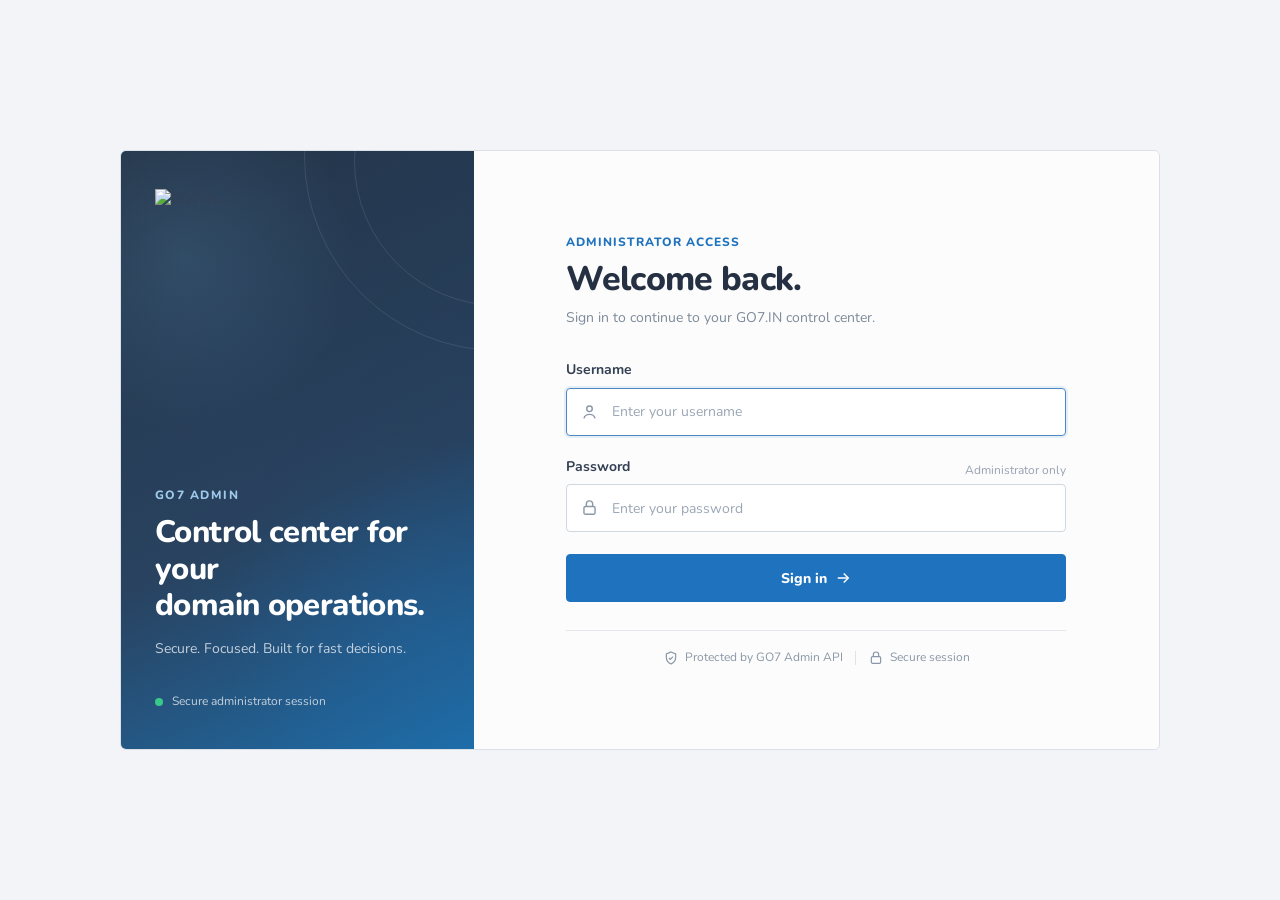
==== commit df227651: "Update index.html" ====
--- a/index.html
+++ b/index.html
@@ -66,7 +66,7 @@
 <div id="otpWrap" style="display:none">
 <div class="go7-field">
 <div class="go7-label-row">
-<label for="loginOtp">Authenticator code</label>
+<label for="loginOtp">Two-Factor Authentication</label>
 <span>6 digits</span>
 </div>
 <div class="go7-input-wrap">
--- a/css/admin.css
+++ b/css/admin.css
@@ -531,21 +531,40 @@
   color:var(--muted);
   font-size:14px;
 }
-.primary{
-  min-height:40px;
+/* BUTTON SYSTEM — Bootstrap-style, without Bootstrap dependency */
+.btn{
   display:inline-flex;
   align-items:center;
   justify-content:center;
   gap:7px;
-  padding:8px 14px;
-  border:1px solid var(--primary);
-  border-radius:4px;
-  background:var(--primary);
-  color:#fff;
-  font-size:14px;
-  font-weight:800;
-}
-.primary:hover{background:var(--primary-dark)}
+  padding:6px 12px;
+  border:1px solid transparent;
+  border-radius:4px;
+  font-size:14px;
+  font-weight:700;
+  line-height:1.25;
+  text-decoration:none;
+  cursor:pointer;
+  transition:background .15s ease,border-color .15s ease,color .15s ease;
+}
+.btn-default{border-color:var(--line-strong);background:#fff;color:#475467}
+.btn-default:hover{border-color:#b9c5d0;background:#f7f9fb;color:#344054}
+.btn-primary{border-color:var(--primary);background:var(--primary);color:#fff}
+.btn-primary:hover{border-color:var(--primary-dark);background:var(--primary-dark)}
+.btn-success{border-color:var(--success);background:var(--success);color:#fff}
+.btn-success:hover{border-color:#157a55;background:#157a55}
+.btn-info{border-color:var(--info);background:var(--info);color:#fff}
+.btn-info:hover{border-color:#405fc7;background:#405fc7}
+.btn-warning{border-color:#e4b64b;background:#fff4cf;color:#8a5a00}
+.btn-warning:hover{border-color:#d9a632;background:#ffe9a3}
+.btn-danger{border-color:var(--danger);background:var(--danger);color:#fff}
+.btn-danger:hover{border-color:#b83b3b;background:#b83b3b}
+.btn-link{min-height:auto;padding:4px;border-color:transparent;background:transparent;color:var(--primary)}
+.btn-link:hover{border-color:transparent;background:transparent;color:var(--primary-dark);text-decoration:underline}
+.btn svg{width:18px;height:18px;flex:none}
+
+.primary{min-height:40px;display:inline-flex;align-items:center;justify-content:center;gap:7px;padding:8px 14px;border:1px solid var(--primary);border-radius:4px;background:var(--primary);color:#fff;font-size:14px;font-weight:800;line-height:1.25;text-decoration:none;cursor:pointer;transition:background .15s ease,border-color .15s ease,color .15s ease}
+.primary:hover{background:var(--primary-dark);border-color:var(--primary-dark)}
 .card{
   border:1px solid var(--line);
   border-radius:4px;
@@ -797,25 +816,10 @@
 .status.replied{color:#197b56;background:#e9f7f1}
 .status.closed{color:#64748b;background:#f0f3f6}
 .actions{display:flex;justify-content:flex-end;gap:6px}
-.small-btn{
-  min-height:38px;
-  padding:9px 16px;
-  border-radius:6px;
-  line-height:1.25;
-  display:inline-flex;
-  align-items:center;
-  justify-content:center;
-  gap:7px;
-  white-space:nowrap;
-}
-.small-btn:hover{border-color:#b9c5d0;color:var(--primary)}
-.danger-btn{
-  border:1px solid #e6b7b7;
-  background:var(--danger-soft);
-  color:var(--danger);
-  font-weight:800;
-}
-.danger-btn:hover{background:#ffe7e7}
+.small-btn{min-height:40px;display:inline-flex;align-items:center;justify-content:center;gap:7px;padding:8px 14px;border:1px solid var(--line-strong);border-radius:4px;background:#fff;color:#475467;font-size:14px;font-weight:700;line-height:1.25;white-space:nowrap}
+.small-btn:hover{border-color:#b9c5d0;color:var(--primary);background:#f7f9fb}
+.danger-btn{min-height:40px;display:inline-flex;align-items:center;justify-content:center;gap:7px;padding:8px 14px;border:1px solid var(--danger);border-radius:4px;background:var(--danger);color:#fff;font-size:14px;font-weight:800;line-height:1.25;text-decoration:none;cursor:pointer;transition:background .15s ease,border-color .15s ease,color .15s ease}
+.danger-btn:hover{background:#b83b3b;border-color:#b83b3b}
 .pagination{
   display:flex;
   align-items:center;
@@ -969,7 +973,7 @@
   max-width:66%;
   color:#344054;
   font-size:14px;
-  font-weight:800;
+  font-weight:700;
   text-align:right;
   overflow-wrap:anywhere;
 }
@@ -1019,7 +1023,7 @@
   display:flex;
   justify-content:flex-end;
   align-items:center;
-  gap:10px;
+  gap:30px;
   flex-wrap:wrap;
   margin-top:12px;
   padding:13px 0 0;
@@ -1147,24 +1151,8 @@
 .sidebar-bottom #logoutBtn:hover span{
   color:#fff!important;
 }
-.warning-btn{
-  min-height:40px;
-  display:inline-flex;
-  align-items:center;
-  justify-content:center;
-  gap:7px;
-  padding:8px 14px;
-  border:1px solid #e4b64b;
-  border-radius:4px;
-  background:#fff4cf;
-  color:#8a5a00;
-  font-size:14px;
-  font-weight:800;
-}
-.warning-btn:hover{
-  background:#ffe9a3;
-  border-color:#d9a632;
-}
+.warning-btn{min-height:40px;display:inline-flex;align-items:center;justify-content:center;gap:7px;padding:8px 14px;border:1px solid #e4b64b;border-radius:4px;background:#fff4cf;color:#8a5a00;font-size:14px;font-weight:800;line-height:1.25;text-decoration:none;cursor:pointer;transition:background .15s ease,border-color .15s ease,color .15s ease}
+.warning-btn:hover{background:#ffe9a3;border-color:#d9a632}
 #go7ModalBackdrop[data-variant="logout"] .go7-modal{
   border-top:3px solid #e4b64b;
 }
@@ -1680,7 +1668,7 @@
 @media(max-width:680px){
   .inquiry-view-footer{
     justify-content:stretch;
-    gap:8px;
+    gap:22px;
   }
   .inquiry-view-footer .small-btn,
   .inquiry-view-footer .primary-btn{
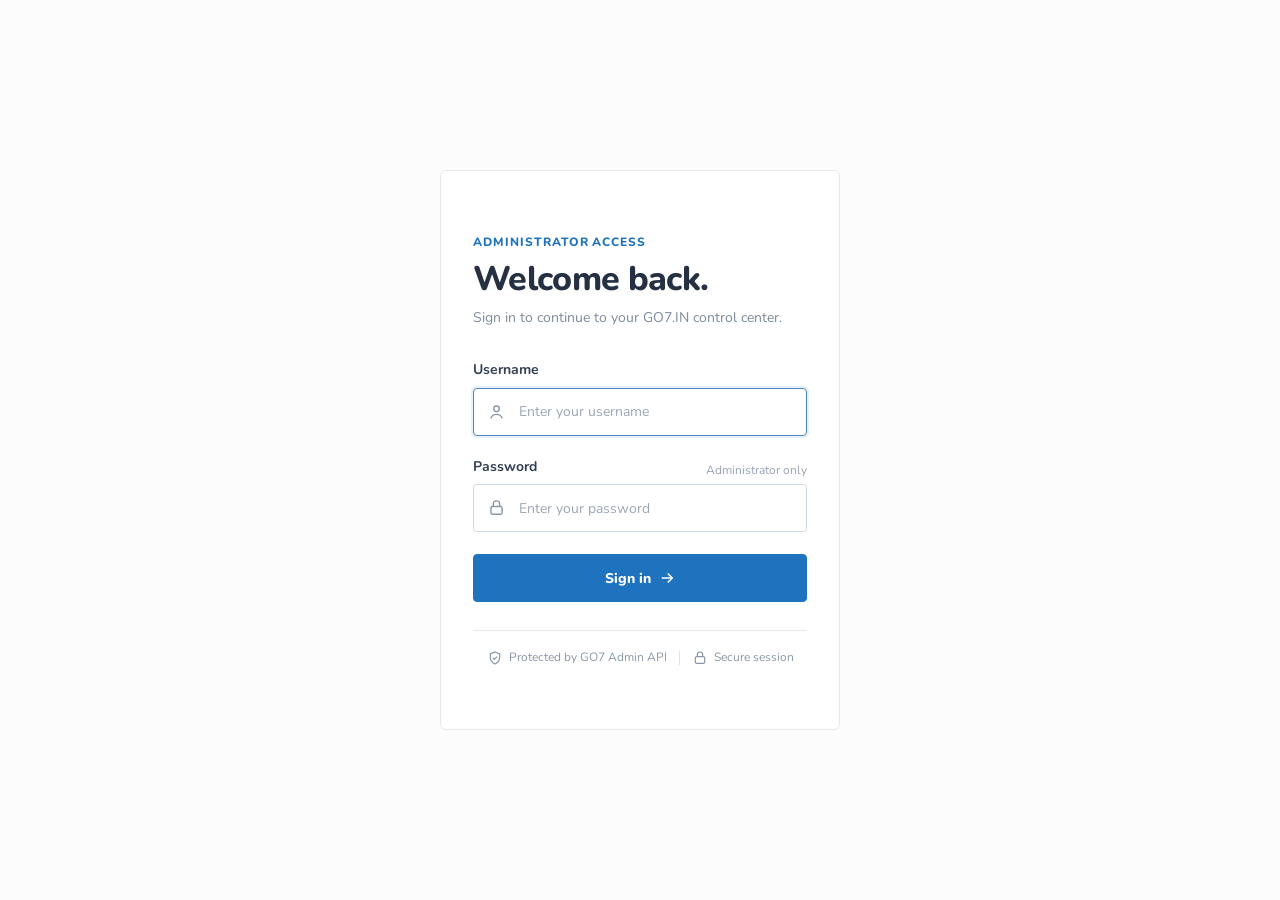
==== commit 7477f86e: "Update index.html" ====
--- a/index.html
+++ b/index.html
@@ -311,6 +311,61 @@
 <div class="detail-row"><span class="detail-label">${detailIcon("Environment")}Environment</span><strong>Production</strong></div>
 <div class="detail-row"><span class="detail-label">${detailIcon("API")}API</span><strong>Connected</strong></div>
 <div class="detail-row"><span class="detail-label">${detailIcon("Database")}Database</span><strong>Cloudflare D1</strong></div>
+<div class="card setting-card ip-blocking-card">
+
+  <div class="ip-blocking-head">
+    <div>
+      <h3>IP Blocking</h3>
+      <p>Block suspicious IP addresses from submitting new inquiries.</p>
+    </div>
+
+    <div class="blocked-ip-count">
+      <strong id="blockedIpCount">0</strong>
+      <span>Blocked</span>
+    </div>
+  </div>
+
+  <div class="ip-block-form">
+
+    <div class="form-group">
+      <label for="blockedIpInput">IP Address</label>
+      <input
+        class="form-control"
+        id="blockedIpInput"
+        type="text"
+        placeholder="e.g. 192.168.1.10 or IPv6"
+        autocomplete="off"
+      >
+    </div>
+
+    <div class="form-group">
+      <label for="blockedIpReason">Reason <span>(optional)</span></label>
+      <input
+        class="form-control"
+        id="blockedIpReason"
+        type="text"
+        placeholder="e.g. Spam / Abuse"
+        maxlength="200"
+      >
+    </div>
+
+    <button
+      type="button"
+      class="primary ip-block-submit"
+      onclick="blockIpFromSettings()"
+    >
+      Block IP
+    </button>
+
+  </div>
+
+  <div class="blocked-ip-list" id="blockedIpList">
+    <div class="blocked-ip-empty">
+      No blocked IP addresses.
+    </div>
+  </div>
+
+</div>
 </div>
 </div>
 </section>
--- a/css/admin.css
+++ b/css/admin.css
@@ -71,16 +71,17 @@
   display:none;
   place-items:center;
   padding:28px;
-  background:#f2f4f7;
+  background:#fcfcfc;
   overflow:auto;
 }
 .go7-login-shell{
-  width:min(1040px,100%);
-  min-height:600px;
+  width:min(400px,100%);
+  min-height:560px;
   display:grid;
-  grid-template-columns:34% 66%;
+  grid-template-columns:40% 60%;
   overflow:hidden;
-  border:1px solid #d9e0e7;
+  border: 1px solid #e5e7eb;
+  border-radius: 8px;
   border-radius:6px;
   background:#fff;
 }
@@ -92,7 +93,7 @@
   min-width:0;
   overflow:hidden;
   padding:38px 34px;
-  background:linear-gradient(155deg,#1d2e43 0%,#253f5d 58%,#1e6da9 100%);
+  background: linear-gradient(90deg, #e0f2fe 0%, #ffffff 50%, #e0f2fe 100%) !important;
 }
 .go7-login-grid{
   position:absolute;
@@ -129,14 +130,14 @@
 .go7-login-visual-copy span{
   display:block;
   margin-bottom:10px;
-  color:#9fc9ea;
+  color:#3850d5;
   font-size:12px;
   font-weight:800;
   letter-spacing:.12em;
 }
 .go7-login-visual-copy strong{
   display:block;
-  color:#fff;
+  color:#0d0d0d;
   font-size:31px;
   line-height:1.18;
   letter-spacing:-.02em;
@@ -144,7 +145,7 @@
 }
 .go7-login-visual-copy p{
   margin:14px 0 0;
-  color:#c4d0dc;
+  color:#818e9b;
   font-size:14px;
 }
 .go7-login-secure{
@@ -154,7 +155,7 @@
   align-items:center;
   gap:9px;
   margin-top:32px;
-  color:#c4d0dc;
+  color:#39c98a;
   font-size:12px;
 }
 .go7-secure-dot{
@@ -168,8 +169,8 @@
   display:flex;
   flex-direction:column;
   justify-content:center;
-  padding:64px 76px;
-  background:#fcfcfc;
+  padding:40px 32px;
+  background:#ffffff;
 }
 .go7-login-mobile-brand{display:none}
 .go7-login-heading,
@@ -300,8 +301,8 @@
 .go7-login-footer i{width:1px;height:14px;background:#dfe4e9}
 
 .go7-login-brandmark .desktop-login-logo{
-  width:170px;
-  height:58px;
+  width:120px;
+  height:38px;
   padding:0;
   border-radius:0;
   background:transparent;
@@ -1676,3 +1677,11 @@
     min-width:0;
   }
 }
+
+.go7-login-visual {
+  display: none;
+}
+
+.go7-login-shell {
+  grid-template-columns: 1fr;
+}
